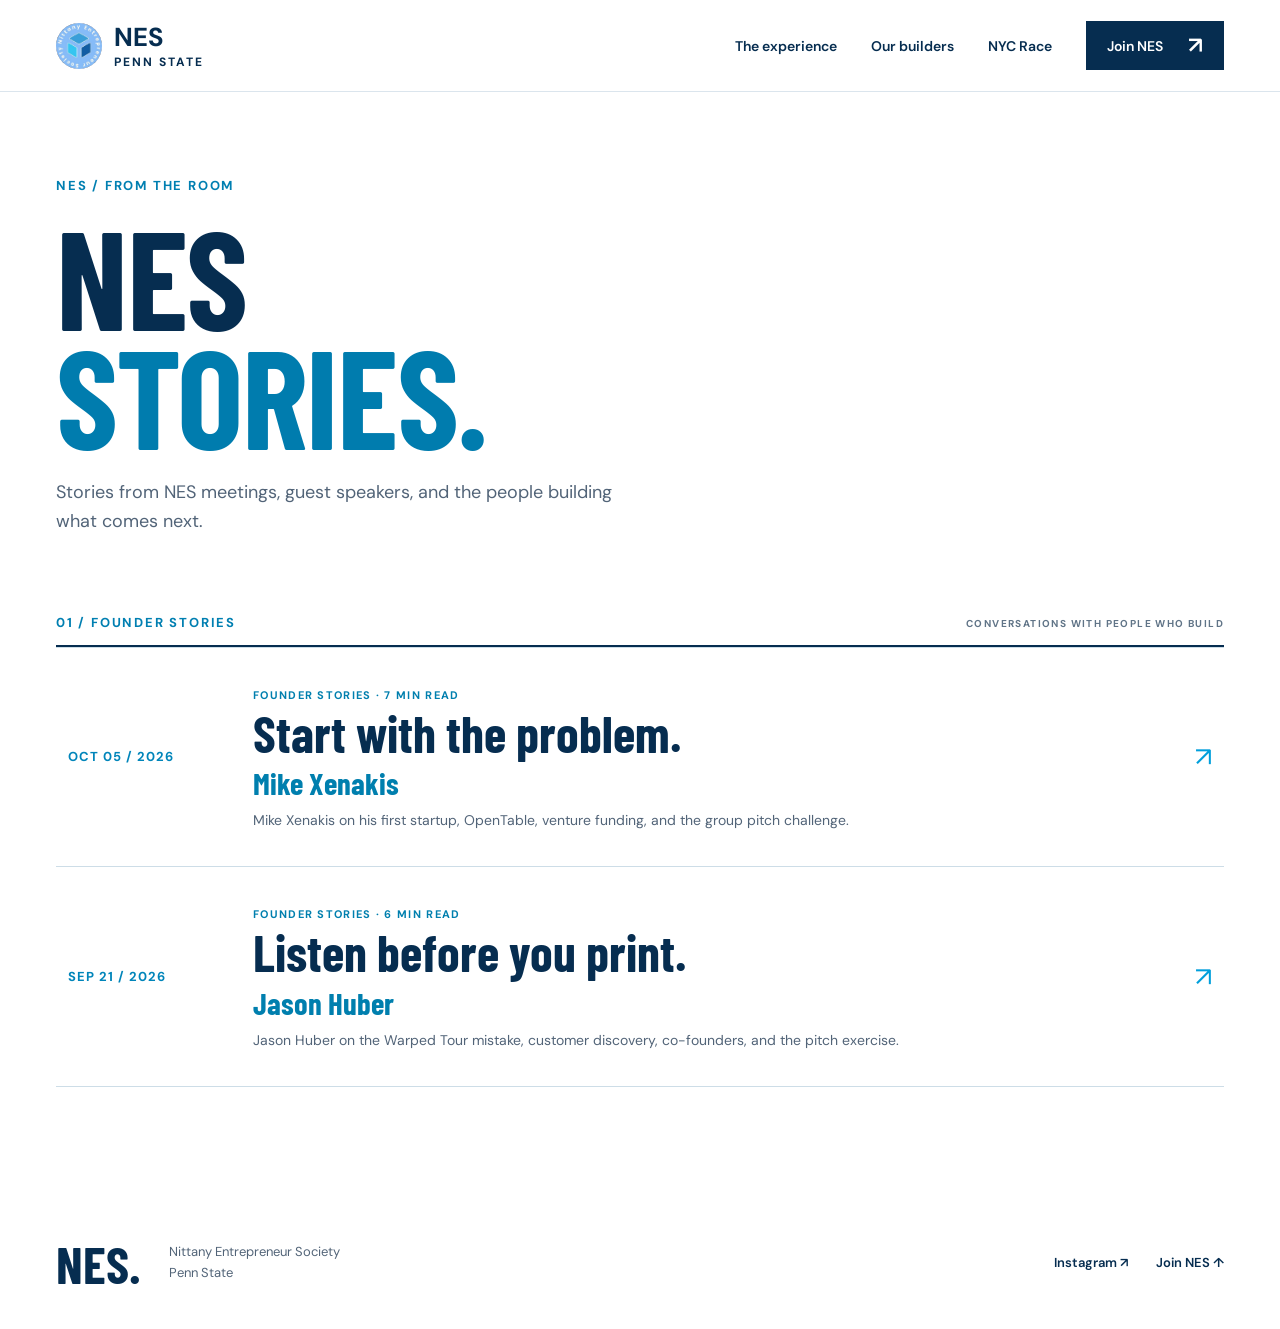
==== notes/index.html @ ced46a70 "Add NES landing site and Vercel routing" ====
<!doctype html>
<html lang="en"><head><meta charset="utf-8"><meta name="viewport" content="width=device-width,initial-scale=1"><meta name="theme-color" content="#062d50"><title>NES Stories — NES at Penn State</title><meta name="description" content="NES meeting recaps: guest-speaker stories, founder lessons, and ideas from the room."><link rel="icon" href="../assets/logo.png"><link rel="preconnect" href="https://fonts.googleapis.com"><link rel="preconnect" href="https://fonts.gstatic.com" crossorigin><link href="https://fonts.googleapis.com/css2?family=Barlow+Condensed:wght@600;700;800&family=DM+Sans:wght@400;500;600;700&display=swap" rel="stylesheet"><link rel="stylesheet" href="../style.css?v=8"><link rel="stylesheet" href="../notes.css?v=6"></head>
<body><a class="skip" href="#main">Skip to content</a><header class="nav"><a class="brand" href="../" aria-label="NES home"><img src="../assets/logo.png" alt="" width="447" height="447"><span>NES<span class="brand-sub">PENN STATE</span></span></a><nav aria-label="Main navigation"><a href="../#experience">The experience</a><a href="../#builders">Our builders</a><a href="../#nyc">NYC Race</a><a class="join small" href="https://groupme.com/join_group/85302502/joHVKt0b" target="_blank" rel="noopener noreferrer">Join NES <span aria-hidden="true">↗</span></a></nav></header>
<main id="main" class="notes-index wrap"><div class="notes-label">NES / FROM THE ROOM</div><h1>NES<br><span class="blue">STORIES.</span></h1><p>Stories from NES meetings, guest speakers, and the people building what comes next.</p><div class="notes-series"><span class="notes-label">01 / FOUNDER STORIES</span><span>CONVERSATIONS WITH PEOPLE WHO BUILD</span></div><a class="notes-card" href="mike-xenakis-2026-10-05/"><time datetime="2026-10-05">OCT 05 / 2026</time><div><span class="notes-card-kicker">FOUNDER STORIES · 7 MIN READ</span><h2>Start with the problem. <span class="story-speaker">Mike Xenakis</span></h2><p>Mike Xenakis on his first startup, OpenTable, venture funding, and the group pitch challenge.</p></div><span aria-hidden="true">↗</span></a><a class="notes-card" href="jason-huber-2026-09-21/"><time datetime="2026-09-21">SEP 21 / 2026</time><div><span class="notes-card-kicker">FOUNDER STORIES · 6 MIN READ</span><h2>Listen before you print. <span class="story-speaker">Jason Huber</span></h2><p>Jason Huber on the Warped Tour mistake, customer discovery, co-founders, and the pitch exercise.</p></div><span aria-hidden="true">↗</span></a></main>
<footer class="wrap"><a class="footer-brand" href="../">NES.</a><p>Nittany Entrepreneur Society<br>Penn State</p><a href="https://www.instagram.com/nes_pennstate/" target="_blank" rel="noopener noreferrer">Instagram ↗</a><a href="../#join">Join NES ↑</a></footer></body></html>
---- style.css ----
:root{--navy:#062d50;--blue:#00aeef;--ice:#eaf7ff;--muted:#526478;--line:#dbe5ed;font-family:'DM Sans',sans-serif;color:var(--navy);background:#fff;font-synthesis:none;scroll-behavior:smooth}
*{box-sizing:border-box}
body{margin:0}
a{color:inherit;text-decoration:none}
button{font:inherit}
img{display:block;max-width:100%;height:auto}
figure,p{margin:0}
button,a{-webkit-tap-highlight-color:transparent}
a:focus-visible,button:focus-visible{outline:3px solid #ff7a36;outline-offset:5px}
section{scroll-margin-top:100px}
.wrap{width:min(1320px,calc(100% - 112px));margin-inline:auto}
.nav{height:92px;display:flex;align-items:center;justify-content:space-between;padding:0 56px;border-bottom:1px solid var(--line);background:white;position:relative;z-index:5}
.brand{display:flex;align-items:center;gap:12px;font-size:26px;font-weight:700;line-height:1}
.brand img{border-radius:50%;width:46px;height:46px;object-fit:cover}
.brand-sub{display:block;font-size:10px;letter-spacing:2px;margin-top:6px}
.nav nav{display:flex;align-items:center;gap:34px;font-size:14px;font-weight:600}
.mobile-menu{display:none}
.join{display:inline-flex;align-items:center;justify-content:space-between;gap:25px;padding:20px 25px;min-height:52px;background:var(--navy);color:#fff;font-size:15px;font-weight:600;border:1px solid var(--navy);transition:background .2s,transform .2s}
.join span{font-size:23px;line-height:1;transition:transform .2s}
.join:hover{background:#0a477d;transform:translateY(-2px)}
.join:hover span{transform:translate(3px,-3px)}
.join.small{padding:12px 20px;min-height:44px;font-size:14px}
.hero{display:grid;grid-template-columns:1.07fr 1fr;align-items:center;gap:45px;padding-top:75px;padding-bottom:100px;min-height:720px}
.eyebrow{font-size:12px;font-weight:700;letter-spacing:1.8px;line-height:1.6;display:flex;align-items:center;gap:12px}
.line{width:25px;height:2px;background:var(--blue)}
h1,h2,h3{margin:0}
h1,h2,.footer-brand,.opportunities>p{font-family:'Barlow Condensed','Arial Narrow',Impact,sans-serif;font-weight:700}
h1{font-size:clamp(62px,6.5vw,100px);line-height:.92;letter-spacing:-1.4px;margin:26px 0 27px}
.start{color:var(--blue);position:relative;display:inline-block}
.start:after{content:'';position:absolute;left:0;bottom:-9px;width:100%;height:4px;background:var(--blue);transform:rotate(-3deg);transform-origin:left;animation:underline .65s .45s both}
.hero-intro{font-size:18px;line-height:1.6;color:#42576b}
.hero-actions{display:flex;flex-wrap:wrap;align-items:center;gap:20px;margin:25px 0 17px}
.text-link{font-size:13px;font-weight:600;border-bottom:1px solid #a7b8c7;padding:8px 0}
.micro{font-size:12px;color:var(--muted)}
.hero-visual{position:relative;padding:0 20px 66px 0;margin-top:15px}
.hero-photo{transform:rotate(3deg);background:var(--navy);box-shadow:0 20px 45px #082d5014}
.hero-photo>img{width:100%;height:410px;object-fit:cover;object-position:50% 50%}
.hero-photo figcaption{color:white;font-size:9px;letter-spacing:1px;padding:14px 13px;display:flex;justify-content:space-between;gap:12px}
.hero-inset{position:absolute;right:-8px;bottom:-12px;width:42%;background:white;padding:8px;transform:rotate(-7deg);box-shadow:0 10px 35px #062d5030}
.hero-inset img{width:100%;aspect-ratio:1.06;object-fit:cover;object-position:50% 58%}
.hero-inset figcaption{font-size:10px;letter-spacing:1px;font-weight:700;padding:10px 4px 3px}
.photo-note{font-size:17px;line-height:1.3;transform:rotate(-5deg);margin:24px 0 0 6px;width:53%}
.vertical-label{position:absolute;right:-31px;top:45px;writing-mode:vertical-rl;font-size:10px;letter-spacing:2px}
.hero-copy{animation:arrive .65s both}
.hero-visual{animation:arrive .8s .12s both}
.experience{padding-block:95px 75px}
.section-head{display:flex;align-items:flex-end;justify-content:space-between;gap:30px;margin-bottom:35px}
.section-head h2{font-size:clamp(45px,4.7vw,69px);line-height:.98;margin-top:17px}
.blue{color:#008ec5}
.section-head>p{font-size:16px;line-height:1.7;color:var(--muted);padding-bottom:4px}
.story-grid{display:grid;grid-template-columns:1fr 1fr;gap:24px}
.story{position:relative;overflow:hidden;background:var(--navy);min-width:0}
.story:after{content:'';position:absolute;inset:30% 0 0;background:linear-gradient(transparent,#031a30e8);pointer-events:none}
.story>img{width:100%;height:290px;object-fit:cover;transition:transform .65s}
.story.large>img{height:604px;object-position:50% 72%}
.story:hover>img{transform:scale(1.035)}
.story figcaption{position:absolute;bottom:26px;left:28px;right:20px;color:white;z-index:1}
.story figcaption>span{font-size:11px;letter-spacing:1.6px}
.story h3{font-size:28px;letter-spacing:-.8px;line-height:1.2;margin:9px 0}
.story figcaption p{font-size:13px;color:#dceafa}
.story-stack{display:grid;gap:24px}
.opportunities{display:grid;grid-template-columns:1fr 1fr 1fr 1.2fr;gap:25px;border-top:1px solid var(--line);margin-top:38px;padding-top:32px;align-items:start}
.opportunities>p{font-size:30px;line-height:1}
.opportunities strong{display:block;font-size:19px;margin-bottom:7px}
.opportunities span{font-size:13px;line-height:1.6;color:var(--muted);display:block;max-width:210px}
.nyc{background:var(--navy);color:#fff;padding-block:85px}
.nyc-grid{display:grid;grid-template-columns:1fr 1fr;gap:85px;align-items:start}
.nyc-copy>.eyebrow{color:#8bddff}
.nyc h2{font-size:clamp(65px,6.6vw,100px);line-height:.91;margin:22px 0 26px}
.nyc h2 span{color:#30c7ff}
.nyc-copy>p{font-size:16px;line-height:1.7;color:#c2d7e7}
.trip-photo{margin-top:30px;position:relative}
.trip-photo img{aspect-ratio:1.7;object-fit:cover;width:100%}
.trip-photo figcaption{position:absolute;bottom:0;left:0;background:var(--blue);color:var(--navy);padding:11px 14px;font-size:11px;letter-spacing:1px;font-weight:700}
.nyc-copy>.trip-note{margin-top:16px;font-size:13px;color:#9cbacf}
.race{background:#fff;color:var(--navy);padding:32px;border-top:5px solid var(--blue);margin-top:6px}
.race-top{display:flex;justify-content:space-between;gap:15px;align-items:center}
.race-top .eyebrow{font-size:10px;color:var(--muted);letter-spacing:1.5px}
.race h3{font-family:'Barlow Condensed',sans-serif;font-size:46px;line-height:1.1;margin:6px 0 0}
.race h3>span{color:#009bd6;margin-left:10px}
.season{border:1px solid var(--line);font-size:11px;padding:7px 9px;white-space:nowrap}
.race-rules{font-size:13px;line-height:1.8;color:var(--muted);margin:17px 0 25px}
.standings{list-style:none;padding:0;margin:0}
.standing{display:grid;grid-template-columns:36px 1fr auto;gap:12px;align-items:center;min-height:61px;border-bottom:1px solid var(--line);font-size:15px}
.standing-number{font-family:'Barlow Condensed',sans-serif;font-weight:600;font-size:23px;color:#6f8598}
.standing.is-top{background:#eff9ff;margin-inline:-10px;padding-inline:10px}
.standing.is-top .standing-number{color:#007eaf}
.standing-name{font-weight:600;overflow-wrap:anywhere}
.standing-points{font-size:13px;font-weight:500;white-space:nowrap}
.standing.is-top .standing-points{color:#007da9}
.race-status{font-size:13px;color:var(--muted);line-height:1.6}
.race-status:not(:empty){padding:15px 0}
.race-foot{margin-top:20px;border-top:1px solid var(--line);padding-top:17px;font-size:11px;line-height:1.7;color:var(--muted)}
.race-foot p{margin-top:7px}
.expand{border:0;border-bottom:1px solid var(--line);background:transparent;color:var(--navy);width:100%;display:flex;justify-content:space-between;align-items:center;padding:17px 0;font-size:13px;font-weight:700;cursor:pointer}
.expand:hover{color:#007ead}
.expand[hidden]{display:none}
.skeleton span{display:block;height:45px;background:linear-gradient(90deg,#eff4f7,#e2ecf2,#eff4f7);background-size:200% 100%;animation:shimmer 1.5s linear infinite;margin:9px 0}
.team{padding-block:90px}
.team-photo img{width:100%;height:auto}
.team-photo figcaption{font-size:11px;letter-spacing:1.8px;padding-top:14px;color:var(--muted)}
.closing{background:var(--ice);text-align:center;padding:70px 0 80px;position:relative;overflow:hidden}
.closing .eyebrow{justify-content:center}
.closing h2{font-size:clamp(75px,10vw,150px);line-height:.87;letter-spacing:-1px;margin:22px 0 33px}
.closing h2 span{color:#009fdc}
.closing .join{min-width:255px}
.closing-note{font-size:12px;margin-top:16px;color:var(--muted)}
footer{display:flex;align-items:center;gap:28px;padding-block:35px;font-size:13px}
footer p{line-height:1.6;color:var(--muted);margin-right:auto}
.footer-brand{font-size:52px}
footer>a:not(.footer-brand){font-weight:600}
.skip{position:absolute;top:-100px;left:15px;background:white;padding:15px;z-index:100}
.skip:focus{top:10px}
.reveal{opacity:1}
.motion-ready .reveal{opacity:0;transform:translateY(20px);transition:opacity .65s,transform .65s}
.motion-ready .reveal.visible{opacity:1;transform:none}
@keyframes arrive{from{opacity:0;transform:translateY(18px)}
to{opacity:1;transform:translateY(0)}
}
@keyframes underline{from{transform:rotate(-3deg) scaleX(0)}
to{transform:rotate(-3deg) scaleX(1)}
}
@keyframes shimmer{to{background-position:-200% 0}
}

@media(min-width:1500px){.hero{padding-block:90px 120px}
.hero-photo>img{height:470px}
}

@media(max-width:1000px){.wrap{width:calc(100% - 64px)}
.nav{padding-inline:32px}
.hero{gap:25px;min-height:650px;padding-block:55px 80px}
h1{font-size:clamp(57px,7vw,76px)}
.hero-photo>img{height:350px}
.hero-intro{font-size:16px}
.hero-actions{gap:12px}
.hero-visual{padding-right:10px}
.vertical-label{right:-18px}
.nyc-grid{gap:40px}
.race{padding:24px}
.section-head>p{font-size:14px}
.photo-note{font-size:15px}
}

@media(max-width:700px){.wrap{width:calc(100% - 40px)}
.nav{height:76px;padding-inline:20px}
.nav nav{gap:18px}
.nav nav>a:not(.join){display:none}
.mobile-menu{position:sticky;top:0;z-index:4;display:block;border-bottom:1px solid var(--line);background:#fff}
.mobile-menu>summary{display:flex;align-items:center;justify-content:space-between;padding:13px 20px;font-size:13px;font-weight:700;cursor:pointer;list-style:none}
.mobile-menu>summary::-webkit-details-marker{display:none}
.mobile-menu-icon{font-size:23px;line-height:1;color:#008ec5;transition:transform .2s}
.mobile-menu[open] .mobile-menu-icon{transform:rotate(45deg)}
.mobile-menu nav{display:grid;grid-template-columns:repeat(2,minmax(0,1fr));gap:0 22px;padding:0 20px 12px}
.mobile-menu nav a{padding:12px 0;border-top:1px solid var(--line);font-size:12px;font-weight:700}
.brand{font-size:23px}
.brand img{width:40px;height:40px}
.hero{grid-template-columns:1fr;padding-top:38px;padding-bottom:60px;gap:35px}
.hero .eyebrow{font-size:10px;letter-spacing:1.3px}
h1{font-size:clamp(60px,13.8vw,94px);line-height:.93;margin-block:20px 24px}
.hero-intro{font-size:16px}
.hero-actions{margin-top:22px;gap:17px}
.hero-actions .join{padding:16px 20px;font-size:14px}
.hero-actions .text-link{font-size:12px}
.hero-visual{width:calc(100% - 16px);margin:8px auto 5px;padding-bottom:50px}
.hero-photo>img{height:auto;aspect-ratio:1.23;object-fit:cover}
.hero-photo figcaption{font-size:8px;padding:12px 10px}
.hero-inset{width:40%;right:0;bottom:-5px}
.hero-inset figcaption{font-size:8px}
.photo-note{font-size:15px}
.vertical-label{font-size:8px;right:-13px}
.experience{padding-block:58px}
.section-head{display:block;margin-bottom:25px}
.section-head h2{font-size:49px}
.section-head>p{margin-top:18px;font-size:15px}
.eyebrow{font-size:11px}
.story-grid{gap:16px;grid-template-columns:1fr}
.story.large>img{height:410px;object-position:50% 73%}
.story-stack{grid-template-columns:1fr 1fr;gap:12px}
.story-stack .story>img{height:280px}
.story-stack .story figcaption{left:15px;bottom:18px;right:12px}
.story-stack .story h3{font-size:20px;letter-spacing:-.4px}
.story-stack .story figcaption>span{font-size:9px;letter-spacing:.8px}
.story-stack .story figcaption p{font-size:11px}
.opportunities{grid-template-columns:1fr 1fr;gap:25px;margin-top:28px;padding-top:28px}
.opportunities>p{font-size:29px}
.opportunities strong{font-size:18px}
.nyc{padding-block:55px}
.nyc-grid{grid-template-columns:1fr;gap:35px}
.nyc h2{font-size:76px}
.trip-photo img{aspect-ratio:1.6}
.race{padding:25px 22px}
.race h3{font-size:45px}
.race-rules{font-size:14px}
.standing{min-height:62px}
.standing-points{font-size:14px}
.race-foot{font-size:12px}
.team{padding-block:55px}
.closing{padding-block:55px}
.closing h2{font-size:83px}
.closing .join{font-size:13px;max-width:100%}
footer{flex-wrap:wrap;gap:18px;font-size:12px}
footer p{width:calc(100% - 90px);margin-right:0}
footer>a:not(.footer-brand){min-height:35px}
.micro{font-size:12px}
}

.events{padding-top:85px}
.event-list article{display:grid;grid-template-columns:60px 1fr auto;gap:25px;align-items:center;border-top:1px solid var(--line);padding:24px 0}
.event-list article:last-child{border-bottom:1px solid var(--line)}
.event-date{display:flex;flex-direction:column;text-align:center}
.event-date>span{font-size:12px;font-weight:600;letter-spacing:1px}
.event-date strong{font-family:'Barlow Condensed',sans-serif;font-size:40px;line-height:1.1;color:#008bbf}
.event-list h3{font-size:18px;line-height:1.4}
.event-list p{font-size:13px;line-height:1.6;color:var(--muted);margin-top:5px}
.event-type{font-size:11px;letter-spacing:1px;background:var(--ice);padding:9px 12px}
.brand-sub,.eyebrow,.hero-photo figcaption,.hero-inset figcaption,.vertical-label,.race-top .eyebrow,.season,.story figcaption>span,.trip-photo figcaption,.team-photo figcaption,.event-type{font-size:12px}
.hero-photo figcaption{letter-spacing:.5px;flex-wrap:wrap}
.hero-inset figcaption{letter-spacing:.2px}
.hero-inset{width:44%}
.race-foot{font-size:12px}
.story figcaption p{font-size:14px}
.race-rules,.expand{font-size:14px}
.text-link{font-size:14px}

@media(max-width:700px){.events{padding-top:55px}
.events .section-head>.text-link{display:inline-block;margin-top:15px}
.event-list article{grid-template-columns:45px 1fr;gap:18px;padding:22px 0}
.event-type{display:none}
.event-list h3{font-size:16px}
.event-list p{font-size:13px}
.story-stack{grid-template-columns:1fr}
.story-stack .story>img{height:300px}
.story-stack .story h3{font-size:27px}
.story-stack .story figcaption>span,.story-stack .story figcaption p{font-size:12px}
.hero-photo figcaption{font-size:10px}
.hero-inset figcaption{font-size:10px}
.hero .eyebrow{font-size:12px;letter-spacing:.6px}
.vertical-label{display:none}
.hero-inset{width:43%}
.nav .brand-sub{font-size:10px}
.hero-actions .text-link{font-size:14px}
.section-head h2{font-size:clamp(40px,10vw,55px)}
.closing h2{font-size:clamp(67px,17.5vw,110px)}
}

.builders{padding-bottom:85px}
.founder-pair{display:grid;grid-template-columns:1fr 1fr;gap:1px;background:var(--line);border:1px solid var(--line)}
.founder-feature{background:#f2faff;padding:34px;min-width:0}
.founder-feature:nth-child(2){background:#fff}
.result-label{color:#007eae;font-size:12px;letter-spacing:1px;font-weight:700}
.founder-feature h3{display:flex;align-items:center;justify-content:space-between;gap:10px;font-size:clamp(28px,3.2vw,43px);letter-spacing:-1.5px;margin-top:18px;line-height:1.15}
.founder-feature h3>span{font-size:30px;color:#008cc2}
.founder-byline{font-size:13px!important;line-height:1.6!important;color:var(--muted);margin:10px 0 18px!important}
.founder-feature>p:not(.founder-byline){font-size:16px;line-height:1.7;max-width:440px}
.founder-detail{margin-top:23px;border-top:1px solid #ccdeea}
.founder-detail summary{font-size:14px;font-weight:700;display:flex;justify-content:space-between;align-items:center;min-height:50px;cursor:pointer;list-style:none}
.founder-detail summary>span{font-size:23px;font-weight:400}
.founder-detail[open] summary>span{transform:rotate(45deg)}
.founder-detail>p{font-size:14px;line-height:1.8;color:var(--muted);margin-bottom:10px}
.founder-detail .text-link{display:inline-block;font-size:13px}
.disclosure{border-bottom:1px solid var(--line)}
.disclosure>summary{display:flex;gap:20px;align-items:center;justify-content:space-between;cursor:pointer;list-style:none;min-height:65px;font-size:15px;font-weight:600}
.disclosure summary::-webkit-details-marker,.founder-detail summary::-webkit-details-marker{display:none}
.disclosure summary:focus-visible,.founder-detail summary:focus-visible{outline:3px solid #ff7a36;outline-offset:4px}
.disclosure-aside{font-size:11px;font-weight:500;letter-spacing:.8px;color:var(--muted);margin-left:auto}
.plus{font-size:25px;font-weight:400;line-height:1;transition:transform .2s}
.disclosure[open]>summary>.plus{transform:rotate(45deg)}
.startup-trio{display:grid;grid-template-columns:repeat(3,1fr);gap:32px;padding-block:15px 20px}
.startup-trio h3{font-size:22px}
.startup-trio p:not(.founder-byline){font-size:14px;line-height:1.7;color:var(--muted)}
.startup-trio .founder-byline{margin-bottom:10px!important}
.source-link{display:inline-block;font-size:12px;text-decoration:underline;text-underline-offset:4px;margin:0 0 24px}
.pitch-feature{display:grid;grid-template-columns:1fr 1fr;gap:50px;margin-top:60px;align-items:start}
.pitch-feature>figure{position:relative}
.pitch-feature>figure img{width:100%;aspect-ratio:1;object-fit:cover;object-position:40% 52%}
.pitch-feature figcaption{font-size:12px;font-weight:600;letter-spacing:1px;padding-top:13px}
.pitch-copy>h3{font-family:'Barlow Condensed',sans-serif;font-size:48px;line-height:.99;margin:15px 0 17px}
.pitch-copy>p{font-size:15px;line-height:1.7;color:var(--muted)}
.pitch-winners{list-style:none;margin:20px 0 0;padding:0}
.pitch-winners li{display:grid;grid-template-columns:25px 1fr auto;gap:14px;border-top:1px solid var(--line);padding:16px 0;align-items:center}
.pitch-winners li>span{color:#008aba;font-size:19px;font-family:'Barlow Condensed',sans-serif}
.pitch-winners strong{font-size:15px}
.pitch-winners small{display:block;font-size:12px;color:var(--muted);margin-top:4px}
.pitch-winners b{font-size:17px;white-space:nowrap}
.pitch-gallery{border-top:1px solid var(--line)}
.pitch-gallery>summary{font-size:13px;min-height:55px}
.pitch-gallery>div{display:grid;grid-template-columns:1fr 1fr;gap:15px;padding-bottom:24px}
.pitch-gallery img{aspect-ratio:1;object-fit:cover}
.pitch-gallery figcaption{font-size:10px;line-height:1.5;letter-spacing:.4px}
.funding{margin-top:48px;background:var(--ice);border:0;padding:0 28px}
.funding>summary{padding-block:22px}
.funding>summary>span:first-child{font-family:'Barlow Condensed',sans-serif;font-size:33px;line-height:1.1}
.funding summary small{display:block;font-family:'DM Sans',sans-serif;font-size:11px;font-weight:700;letter-spacing:1px;margin-bottom:7px}
.funding-body{padding-bottom:22px}
.funding-body>p{font-size:14px;color:var(--muted);line-height:1.7}
.resource-list{margin-block:20px}
.resource-list>a{display:grid;grid-template-columns:80px 1fr 20px;gap:22px;align-items:start;border-top:1px solid #ccdeea;padding:20px 0}
.resource-list strong{font-size:17px}
.resource-list p{font-size:14px;line-height:1.65;color:var(--muted);margin-top:5px}
.resource-stage{font-size:11px;letter-spacing:.8px;font-weight:700;color:#007da9;padding-top:4px}
.resource-list>a>span:last-child{font-size:23px}
.resource-list a:hover strong{text-decoration:underline;text-underline-offset:3px}
.funding-body>.resource-note{font-size:12px}
.vayner-story{margin-top:24px;padding-top:23px;border-top:1px solid #ffffff33}
.vayner-story>.eyebrow{font-size:11px;color:#8bddff}
.vayner-story>h3{font-family:'Barlow Condensed',sans-serif;font-size:42px;line-height:1;margin:12px 0 15px}
.vayner-story>p{font-size:14px;line-height:1.75;color:#c2d7e7;max-width:450px}
.visit-details{border-color:#ffffff33;margin-top:8px}
.visit-details>summary{font-size:13px}
.visit-details>figure{margin-bottom:18px}
.visit-details img{width:100%;height:auto}
.visit-details figcaption{font-size:11px;color:#c2d7e7;padding-top:10px;letter-spacing:1px}
.visit-small{width:52%;margin-left:auto}
.funding[open] .funding-body,.disclosure[open]>.startup-trio,.founder-detail[open]>p{animation:arrive .25s ease both}

@media(max-width:1000px){.pitch-feature{gap:30px}
.founder-feature{padding:26px}
.nav nav{gap:23px}
.disclosure-aside{font-size:10px}
.pitch-copy>h3{font-size:43px}
}

@media(max-width:700px){.builders{padding-bottom:55px}
.founder-pair{grid-template-columns:1fr}
.founder-feature{padding:26px 23px}
.founder-feature h3{font-size:35px}
.founder-feature>p:not(.founder-byline){font-size:15px}
.disclosure>summary{font-size:14px;gap:15px}
.disclosure-aside{display:none}
.startup-trio{grid-template-columns:1fr;gap:25px}
.pitch-feature{grid-template-columns:1fr;gap:25px;margin-top:40px}
.pitch-feature>figure img{aspect-ratio:1.2}
.pitch-copy>h3{font-size:48px}
.pitch-winners strong{font-size:14px}
.pitch-winners li{gap:10px;grid-template-columns:23px 1fr auto}
.pitch-winners b{font-size:16px}
.pitch-gallery figcaption{font-size:11px}
.funding{margin-top:32px;padding-inline:20px}
.funding>summary>span:first-child{font-size:30px}
.resource-list>a{grid-template-columns:1fr 20px;gap:6px 15px}
.resource-stage{grid-column:1/-1}
.resource-list a>div{grid-column:1}
.vayner-story>h3{font-size:41px}
.visit-small{width:65%}
}

.semester>summary{font-size:14px}
.semester-note{font-size:12px;line-height:1.6;color:var(--muted);padding:20px 0}
.semester .event-list article{grid-template-columns:60px 1fr}
.semester .event-list h3{font-size:17px}
@media(max-width:700px){.semester .event-list article{grid-template-columns:45px 1fr}
.semester .event-list h3{font-size:16px}
}

/* Readability and responsive finishing pass. */
:root{--blue-text:#007cae}
.blue{color:var(--blue-text)}
.hero,.nyc-grid{grid-template-columns:minmax(0,1.07fr) minmax(0,1fr)}
.hero-copy,.hero-visual,.nyc-copy,.race{min-width:0}
.hero-photo>img{height:auto;aspect-ratio:4/3;object-position:center}
.hero-photo figcaption{font-size:12px;line-height:1.5;gap:5px 14px}
.hero-inset figcaption{font-size:11px;line-height:1.4}
.hero .micro,.closing-note{font-size:14px;line-height:1.6}
.text-link{min-height:44px;display:inline-flex;align-items:center;gap:6px}
.founder-feature h3{align-items:flex-start}
.founder-byline{font-size:14px!important}
.disclosure-aside,.funding summary small,.resource-stage{font-size:12px}
.pitch-feature>figure img{aspect-ratio:3/2;object-position:center}
.pitch-gallery img{aspect-ratio:3/2;object-position:center}
.pitch-gallery figcaption,.visit-details figcaption{font-size:12px;line-height:1.5}
.race{box-shadow:0 18px 60px #00162926}
.race-top{flex-wrap:wrap}
.race-rules{font-size:14px}
.race-status:not(:empty){border:1px solid var(--line);background:#f5faff;padding:22px;margin-top:18px}
#leaderboard:has(.standings:empty){display:none}
.event-list p,.semester-note{font-size:14px}
.nav nav>a:not(.join){position:relative;padding-block:12px}
.nav nav>a:not(.join):after{content:'';position:absolute;left:0;right:0;bottom:5px;height:2px;background:var(--blue);transform:scaleX(0);transform-origin:left;transition:transform .2s}
.nav nav>a:not(.join):hover:after,.nav nav>a:not(.join):focus-visible:after{transform:scaleX(1)}
@media(min-width:701px) and (max-width:960px){
.hero{grid-template-columns:1fr;padding-top:55px;gap:40px}
.hero-copy{max-width:650px}
h1{font-size:clamp(72px,10vw,94px)}
.hero-visual{width:80%;max-width:600px;justify-self:center}
.hero-photo>img{height:auto}
.nyc-grid{gap:28px}
.race{padding:24px 20px}
}
@media(max-width:700px){
.hero,.nyc-grid{grid-template-columns:minmax(0,1fr)}
h1{font-size:clamp(40px,13.2vw,90px);letter-spacing:-.8px}
.hero-photo>img{height:auto;aspect-ratio:4/3}
.hero-photo figcaption{font-size:11px;letter-spacing:.3px}
.hero-inset figcaption{font-size:11px}
.hero-visual{padding-bottom:65px}
.photo-note{font-size:14px;line-height:1.5;width:49%}
.hero .eyebrow{font-size:11px;letter-spacing:.3px}
.hero-actions{gap:8px 20px}
.story-stack .story figcaption>span{font-size:12px}
.story-stack .story figcaption p{font-size:14px}
.pitch-feature>figure img{aspect-ratio:3/2}
.nyc h2{font-size:clamp(58px,15vw,90px)}
.funding>summary>span:first-child{font-size:28px}
.closing h2{font-size:clamp(54px,16.3vw,110px)}
}
/* Prominent primary GroupMe calls to action. */
.hero-actions{flex-direction:column;align-items:flex-start;gap:12px;margin-top:30px}
.hero-actions .join,.closing .join{width:min(100%,440px);min-width:0;min-height:88px;padding:24px 30px;font-size:1.5rem;font-weight:700;line-height:1.25;gap:24px;box-shadow:0 8px 0 #00aeef}
.hero-actions .join span,.closing .join span{font-size:36px;flex-shrink:0}
.hero-actions .text-link{margin-top:8px}
.closing .join{width:min(100%,520px);min-height:100px;padding:28px 36px;font-size:1.75rem}
.closing-note{margin-top:26px}
@media(max-width:700px){
.hero-actions .join,.closing .join{width:100%;min-height:76px;padding:22px 18px;font-size:clamp(1.125rem,5vw,1.375rem);gap:14px;box-shadow:0 6px 0 #00aeef}
.hero-actions .join span,.closing .join span{font-size:30px}
.closing .join{max-width:440px;min-height:84px}
}
.groupme-context{max-width:420px;margin-top:10px;font-size:1rem;line-height:1.6;color:var(--muted);text-wrap:pretty}
.hero-actions .text-link{margin-top:0}
.groupme-intro{max-width:490px;margin:0 auto 28px;font-size:1.0625rem;line-height:1.65;color:#42576b;text-wrap:pretty}
.groupme-intro strong{display:block;font-size:1.25rem;line-height:1.4;font-weight:700;color:var(--navy);margin-bottom:8px}
@media(max-width:700px){.groupme-context{margin-top:8px}.groupme-intro{font-size:1rem;max-width:390px;margin-bottom:25px}.groupme-intro strong{font-size:1.125rem}}
/* Network exchange — original logos, editorial codes and continuous motion. */
.network-tape{position:relative;background:#041d34;color:#fff;padding-top:21px;border-top:3px solid #00aeef;border-bottom:1px solid #1c536f;overflow:hidden;box-shadow:inset 0 1px 16px #00aeef17}
.network-tape-head{display:flex;justify-content:space-between;align-items:center;gap:22px;padding-bottom:18px}
.network-tape-head>div{display:flex;align-items:center;gap:24px}
.network-tape h2{font-family:'DM Sans',sans-serif;font-size:12px;letter-spacing:1.8px;display:flex;align-items:center;gap:10px;line-height:1.5}
.network-dot{width:6px;height:6px;flex:none;border-radius:50%;background:#39caff;box-shadow:0 0 12px #39caff99}
.network-tape-head p{font-size:14px;color:#a9c3d6}
.network-index{font:10px/1.5 ui-monospace,SFMono-Regular,Consolas,monospace;letter-spacing:.8px;color:#86b0ca}
.network-pause{font:12px 'DM Sans',sans-serif;min-height:44px;border:1px solid #365a71;border-radius:3px;padding:8px 14px;color:#d5ecf9;background:#08273e;cursor:pointer;white-space:nowrap;transition:background .2s,border-color .2s}
.network-pause[hidden]{display:none}
.network-pause:hover{border-color:#38c7ff;background:#10364e}
.network-window{position:relative;overflow:hidden;border-top:1px solid #ffffff1a;background-image:radial-gradient(#75cafa15 .7px,transparent .7px);background-size:4px 4px;box-shadow:inset 0 5px 14px #001426}
.network-track{width:100%}
.network-group{list-style:none;margin:0;padding:0;display:grid;grid-template-columns:repeat(auto-fit,minmax(min(100%,340px),1fr));width:100%}
.network-quote{display:flex;align-items:center;gap:22px;padding:27px 30px;min-width:0;border-right:1px solid #ffffff1c;position:relative}
.network-quote:after{content:'';position:absolute;left:0;top:30%;height:40%;width:1px;background:#3bdbff33}
.ticker-logo{width:106px;height:68px;flex:none;padding:9px;background:#fff;border-radius:3px;display:flex;align-items:center;justify-content:center;box-shadow:0 0 22px #3cbef00a}
.ticker-logo img{display:block;max-width:100%;max-height:100%;width:auto;height:auto;object-fit:contain}
.ticker-logo.dark{background:#08283f;box-shadow:none}
.ticker-logo.clear{background:transparent;box-shadow:none}
.ticker-logo svg{display:block;max-width:100%;max-height:100%;width:auto;height:auto;overflow:hidden}
.quote-data{min-width:0}
.quote-symbol{font:600 29px/1 ui-monospace,SFMono-Regular,Consolas,monospace;letter-spacing:1.8px;color:#e5f7ff;text-shadow:0 0 14px #67d6ff40;display:flex;align-items:center;gap:14px}
.quote-symbol>span{font-size:20px;color:#38caff;opacity:.9}
.network-quote strong{display:block;font-size:13px;font-weight:500;color:#b7cee0;margin-top:7px;line-height:1.4}
.quote-type{display:block;font:10px/1.5 ui-monospace,SFMono-Regular,Consolas,monospace;letter-spacing:.6px;color:#55d2ff;margin-top:9px;white-space:nowrap}
.quote-type>span{font-size:9px;margin-right:3px}
.network-copy{display:none}
.network-tape.is-animated .network-track{display:flex;width:max-content;animation:network-scroll 72s linear infinite;will-change:transform}
.network-tape.is-animated .network-group{display:flex;width:auto;flex-shrink:0}
.network-tape.is-animated .network-quote{flex:0 0 385px;width:385px}
.network-tape.is-animated .network-copy{display:flex}
.network-tape.is-animated .network-window{mask-image:linear-gradient(to right,transparent,#000 24px,#000 calc(100% - 24px),transparent)}
.network-tape.is-paused .network-track{animation-play-state:paused}
@media(hover:hover){.network-window:hover .network-track{animation-play-state:paused}}
@keyframes network-scroll{from{transform:translateX(0)}to{transform:translateX(-50%)}}
@media(max-width:1000px){.network-index{display:none}}
@media(max-width:700px){
.network-tape{padding-top:16px}
.network-tape-head{gap:15px;padding-bottom:14px}
.network-tape-head>div:first-child{display:block}
.network-tape h2{font-size:11px;letter-spacing:1px}
.network-tape-head p{margin-top:5px;font-size:12px}
.network-tape-head>div.network-controls{gap:0}
.network-pause{font-size:12px;padding-inline:11px}
.network-quote{gap:16px;padding:25px 23px}
.network-tape.is-animated .network-quote{flex-basis:335px;width:335px}
.ticker-logo{width:85px;height:61px;padding:7px}
.quote-symbol{font-size:27px}
.network-quote strong{font-size:13px}
.quote-type{font-size:10px;letter-spacing:.2px}
}
@media(prefers-reduced-motion:reduce){
:root{scroll-behavior:auto}
*,*:before,*:after{animation:none!important;transition:none!important}
.motion-ready .reveal{opacity:1;transform:none}
.network-tape.is-animated .network-track{display:block;width:100%;transform:none;will-change:auto}
.network-tape.is-animated .network-group{display:grid;width:100%}
.network-tape.is-animated .network-quote{width:auto;white-space:normal}
.network-tape.is-animated .network-copy,.network-pause{display:none}
.network-tape.is-animated .network-window{mask-image:none}
}

/* One editorial doorway into the NES meeting recaps. */
.field-note{display:grid;grid-template-columns:1.15fr 1fr;gap:40px;align-items:end;background:#eaf7ff;border-top:4px solid #00aeef;padding:40px 48px 44px;margin-bottom:90px;position:relative;overflow:hidden}
.field-note:after{content:"05";position:absolute;right:-18px;top:-92px;font:800 300px/.9 'Barlow Condensed',Impact,sans-serif;color:#c7eaf9;pointer-events:none}
.field-note>*{position:relative;z-index:1}
.field-note .eyebrow{color:#0087ba}
.field-note h2{font-size:clamp(43px,5vw,72px);line-height:.9;margin:18px 0 15px}
.field-note p{font-size:15px;line-height:1.65;color:#3c5669;max-width:420px}
.field-note-right{display:flex;flex-direction:column;align-items:flex-start;gap:19px}
.field-note-right>span{font-size:11px;font-weight:700;letter-spacing:1.4px;color:#007fb0;text-transform:uppercase}
.field-note-right strong{font-size:21px;line-height:1.35;max-width:440px}
.field-note-link{display:inline-flex;align-items:center;gap:34px;padding:13px 0;border-bottom:2px solid #008fc7;font-size:14px;font-weight:700}
.field-note-link span{font-size:22px;transition:transform .2s}
.field-note-link:hover span{transform:translate(4px,-4px)}
@media(max-width:700px){.field-note{grid-template-columns:1fr;gap:25px;padding:29px 25px 34px;margin-bottom:55px}.field-note:after{font-size:210px;top:-50px;right:-10px}.field-note h2{font-size:clamp(48px,14vw,70px)}.field-note-right strong{font-size:18px}}

.field-note h2 .story-speaker{display:block;font-size:.48em;line-height:1.05;letter-spacing:.02em;margin-top:.35em;color:inherit}
---- notes.css ----
.notes-hero{padding:84px 0 76px;background:#062d50;color:#fff;overflow:hidden;position:relative}
.notes-hero:before{content:"";position:absolute;width:420px;height:420px;border:1px solid #70d9ff40;border-radius:50%;right:-90px;top:-155px;box-shadow:0 0 0 80px #70d9ff0b,0 0 0 160px #70d9ff08}
.notes-hero .wrap{position:relative;z-index:1}
.notes-kicker{font-size:12px;letter-spacing:2px;font-weight:700;color:#64d5ff;text-transform:uppercase}
.notes-hero h1{font-size:clamp(68px,9vw,138px);line-height:.86;max-width:1050px;margin:22px 0 27px;letter-spacing:-2px}
.notes-hero h1 span{color:#29c2f5}
.notes-deck{font-size:clamp(18px,2.2vw,25px);line-height:1.5;max-width:760px;color:#d5e9f5}
.notes-meta{display:flex;align-items:center;gap:14px;flex-wrap:wrap;margin-top:38px;color:#b9d1e2;font-size:12px;letter-spacing:1px;text-transform:uppercase;font-weight:700}
.notes-meta span+span:before{content:"/";color:#48caff;margin-right:14px}
.notes-back{display:inline-flex;align-items:center;gap:10px;margin-bottom:48px;border-bottom:1px solid #65cfff;padding-bottom:8px;font-size:13px;font-weight:700;color:#e1f6ff}
.notes-main{padding:70px 0 100px}
.notes-intro{display:grid;grid-template-columns:1fr 1.5fr;gap:60px;padding-bottom:68px;border-bottom:1px solid #dbe5ed}
.notes-label{font:700 13px 'DM Sans',sans-serif;letter-spacing:1.8px;text-transform:uppercase;color:#007fb1}
.notes-intro h2,.notes-section h2,.notes-activity h2{font-size:clamp(42px,5vw,70px);line-height:.95;margin:16px 0 0}
.notes-intro p{font-size:clamp(18px,2vw,24px);line-height:1.6;color:#2d4861;max-width:690px}
.notes-section{padding:70px 0}
.notes-section-head{display:flex;align-items:end;justify-content:space-between;gap:28px;margin-bottom:32px}
.notes-section-head p{max-width:280px;color:#526478;font-size:13px;line-height:1.6}
.lesson-grid{display:grid;grid-template-columns:repeat(3,1fr);gap:18px}
.lesson{border-top:4px solid #00aeef;background:#f1f8fc;padding:27px 28px 32px;min-height:270px}
.lesson-num{font:700 14px 'DM Sans',sans-serif;color:#0088bd;letter-spacing:1px}
.lesson h3{font:700 clamp(29px,2.5vw,38px)/.95 'Barlow Condensed',Impact,sans-serif;margin:26px 0 15px;text-transform:uppercase}
.lesson p{font-size:14px;line-height:1.7;color:#3f5669}
.notes-activity{display:grid;grid-template-columns:1fr 1.25fr;gap:50px;background:#eaf7ff;padding:48px 54px;align-items:start}
.notes-activity p{font-size:16px;line-height:1.7;color:#365269}
.activity-list{list-style:none;margin:26px 0 0;padding:0;border-top:1px solid #b5d8e8}
.activity-list li{display:flex;gap:18px;padding:15px 0;border-bottom:1px solid #b5d8e8;font-size:14px;line-height:1.5}
.activity-list b{color:#008dc4;font-size:12px;min-width:25px}
.notes-end{display:flex;align-items:center;justify-content:space-between;gap:25px;padding-top:56px}
.notes-end p{font-size:13px;line-height:1.6;color:#607487;max-width:400px}
.notes-index{padding:85px 0 110px}
.notes-index h1{font-size:clamp(74px,11vw,140px);line-height:.85;margin:22px 0 24px}
.notes-index>p{max-width:600px;font-size:18px;line-height:1.6;color:#526478}
.notes-series{display:flex;align-items:baseline;justify-content:space-between;gap:20px;border-bottom:2px solid #062d50;padding:35px 0 14px;margin-top:43px}.notes-series>span:last-child{font:700 10px "DM Sans",sans-serif;letter-spacing:1.4px;color:#607487}.notes-card{display:grid;grid-template-columns:160px 1fr auto;gap:25px;align-items:center;border-top:1px solid #cddde7;border-bottom:1px solid #cddde7;padding:35px 12px;margin-top:0;transition:background .2s,padding .2s}
.notes-card:hover{background:#eaf7ff;padding-inline:24px}
.notes-card time{font-size:13px;font-weight:700;letter-spacing:1px;color:#0085ba}
.notes-card h2{font-size:clamp(35px,4vw,58px);line-height:.95;margin:5px 0 10px}
.notes-card p{font-size:14px;color:#526478;line-height:1.5}
.notes-card>span{font-size:27px;color:#009fdc}
.notes-card+.notes-card{margin-top:0;border-top:0}
.notes-card-kicker{font:700 11px 'DM Sans',sans-serif;letter-spacing:1.3px;color:#007fae}
@media(max-width:800px){.notes-intro,.notes-activity{grid-template-columns:1fr;gap:27px}.lesson-grid{grid-template-columns:1fr}.lesson{min-height:0}.notes-section-head{display:block}.notes-section-head p{margin-top:16px}.notes-card{grid-template-columns:1fr auto}.notes-card time{grid-column:1/-1}.notes-main{padding-block:45px 70px}}
@media(max-width:700px){.notes-hero{padding:42px 0 55px}.notes-back{margin-bottom:38px}.notes-hero h1{font-size:clamp(62px,15vw,95px)}.notes-meta{gap:6px 10px}.notes-meta span+span:before{margin-right:10px}.notes-intro{padding-bottom:45px}.notes-section{padding:50px 0}.notes-activity{padding:32px 25px}.notes-end{display:block}.notes-end p{margin-bottom:20px}.notes-index{padding:60px 0 80px}.notes-series{display:block;margin-top:33px}.notes-series>span:last-child{display:block;margin-top:8px}.notes-card{margin-top:0}}

/* Reading-first layout for sendable meeting recaps. */
.article-shell{width:min(760px,calc(100% - 80px));margin:0 auto;padding:42px 0 105px}
.article-toolbar{display:flex;align-items:center;gap:20px;flex-wrap:wrap;border-bottom:1px solid #dbe5ed;padding-bottom:23px;margin-bottom:45px;font:700 11px 'DM Sans',sans-serif;letter-spacing:1.3px;color:#5c7184}
.article-toolbar>span:first-child{margin-right:auto}
.article-toolbar button{appearance:none;border:0;border-bottom:1px solid #008fc7;background:none;padding:7px 0;color:#006f9b;font:700 13px 'DM Sans',sans-serif;letter-spacing:0;cursor:pointer}
.article-toolbar button:hover{color:#062d50}
.share-status{font-size:12px;letter-spacing:0;color:#087c42}
.article-shell>p{font:400 19px/1.83 'Literata',Georgia,serif;color:#273b4d;margin:0 0 25px}
.article-shell>p.article-lead{font-size:23px;line-height:1.72;color:#062d50;margin-bottom:34px}
.article-shell>p.article-close{font-weight:600;color:#062d50;margin-top:33px}
.article-shell>h2{font:700 clamp(39px,4.7vw,58px)/1 'Barlow Condensed',Impact,sans-serif;letter-spacing:-.3px;text-transform:uppercase;margin:69px 0 25px;max-width:710px}
.article-pull{border-left:5px solid #00aeef;background:#eaf7ff;padding:28px 35px;margin:52px 0 56px}
.article-pull span{font:700 11px 'DM Sans',sans-serif;letter-spacing:1.7px;color:#007dae}
.article-pull p{font:600 clamp(23px,2.7vw,34px)/1.28 'Literata',Georgia,serif;color:#062d50;margin:13px 0 0}
.article-divider{display:flex;align-items:center;gap:25px;color:#00aeef;font-size:27px;margin:65px 0 25px}
.article-divider:before,.article-divider:after{content:"";height:1px;background:#b7d8e8;flex:1}
.article-takeaway{background:#062d50;color:#fff;margin:66px 0 45px;padding:36px 42px 41px}
.article-takeaway .notes-label{color:#67d1fa}
.article-takeaway h2{font-size:clamp(38px,4vw,53px);line-height:.94;margin:15px 0 26px}
.article-takeaway ol{list-style:none;counter-reset:q;margin:0;padding:0;border-top:1px solid #ffffff36}
.article-takeaway li{counter-increment:q;display:flex;gap:19px;padding:14px 0;border-bottom:1px solid #ffffff36;font:400 17px/1.5 'DM Sans',sans-serif}
.article-takeaway li:before{content:"0" counter(q);font:700 12px 'DM Sans',sans-serif;color:#5bd2ff;padding-top:5px}
.article-end{border-top:1px solid #dbe5ed;padding-top:35px;display:flex;align-items:center;justify-content:space-between;gap:30px}
.article-end p{font:400 12px/1.6 'DM Sans',sans-serif;color:#647789;max-width:360px}
.article-end .join{white-space:nowrap}
@media(max-width:700px){.article-shell{width:calc(100% - 40px);padding:27px 0 75px}.article-toolbar{margin-bottom:32px}.article-shell>p{font-size:17px;line-height:1.8;margin-bottom:22px}.article-shell>p.article-lead{font-size:20px;line-height:1.65}.article-shell>h2{font-size:clamp(37px,10vw,51px);margin:52px 0 19px}.article-pull{padding:24px 25px;margin:42px 0}.article-takeaway{padding:29px 25px}.article-end{display:block}.article-end p{margin-bottom:24px}.article-end .join{white-space:normal;width:100%}}

/* Compact visual explanations and reader-controlled questions. */
.funding-map{margin:42px 0 47px;padding:30px 32px 34px;background:#f0f8fc;border:1px solid #cce6f3}
.funding-map-head h3{font:700 42px/.98 'Barlow Condensed',Impact,sans-serif;text-transform:uppercase;margin:10px 0 8px;color:#062d50}
.funding-map-head p{font:400 14px/1.55 'DM Sans',sans-serif;color:#526478;max-width:520px;margin:0 0 26px}
.funding-map ol{counter-reset:none;list-style:none;display:grid;grid-template-columns:repeat(4,1fr);gap:4px;margin:0;padding:0}
.funding-map li{background:#fff;border-top:4px solid #20b7e8;padding:17px 13px 16px;min-width:0;position:relative}
.funding-map li:not(:last-child):after{content:'›';position:absolute;right:-11px;top:40px;color:#007fae;font-size:27px;z-index:1}
.funding-map li>span{display:block;font:700 11px 'DM Sans',sans-serif;letter-spacing:1px;color:#007fae}
.funding-map li strong{display:block;font:700 25px/.95 'Barlow Condensed',Impact,sans-serif;text-transform:uppercase;color:#062d50;margin:11px 0 8px}
.funding-map li small{display:block;font:500 12px/1.35 'DM Sans',sans-serif;color:#547087;min-height:34px}
.funding-map li b{display:block;font:700 11px/1.35 'DM Sans',sans-serif;text-transform:uppercase;letter-spacing:.4px;color:#0083b4;margin-top:13px}
.article-qa{margin:64px 0 53px;border-top:3px solid #00aeef;padding-top:29px}
.article-qa h2{font:700 clamp(38px,4vw,54px)/.98 'Barlow Condensed',Impact,sans-serif;text-transform:uppercase;margin:10px 0 12px;color:#062d50}
.article-qa .qa-note{font:400 13px/1.6 'DM Sans',sans-serif;color:#607487;margin:0 0 23px}
.article-qa details{border-top:1px solid #cfdee8}
.article-qa details:last-child{border-bottom:1px solid #cfdee8}
.article-qa summary{list-style:none;display:flex;align-items:center;justify-content:space-between;gap:20px;padding:19px 2px;cursor:pointer;font:700 18px/1.4 'DM Sans',sans-serif;color:#062d50}
.article-qa summary::-webkit-details-marker{display:none}
.article-qa summary span{flex:none;color:#0098c9;font-size:27px;line-height:1;transition:transform .2s}
.article-qa details[open] summary span{transform:rotate(45deg)}
.article-qa details p{font:400 16px/1.75 'Literata',Georgia,serif;color:#354b5d;margin:0 0 23px;max-width:670px}
.article-next{display:block;border-top:1px solid #dbe5ed;border-bottom:1px solid #dbe5ed;padding:23px 0 26px;margin:55px 0 36px}
.article-next>span{display:block;font:700 11px 'DM Sans',sans-serif;letter-spacing:1.3px;color:#007fae;margin-bottom:7px}
.article-next strong{font:700 27px/1.1 'Barlow Condensed',Impact,sans-serif;text-transform:uppercase;color:#062d50}
.article-next:hover strong{color:#007fae}
.customer-signal{background:#f0f8fc;border-left:5px solid #00aeef;padding:27px 30px;margin:42px 0 50px}
.customer-signal h3{font:700 32px/1 'Barlow Condensed',Impact,sans-serif;text-transform:uppercase;margin:10px 0 20px;color:#062d50}
.customer-signal ol{display:grid;grid-template-columns:repeat(3,1fr);gap:8px;list-style:none;padding:0;margin:0}
.customer-signal li{background:#fff;padding:14px;font:700 13px/1.4 'DM Sans',sans-serif;color:#062d50}
.customer-signal li span{display:block;font-size:11px;color:#0084b5;margin-bottom:7px}
@media(max-width:700px){.funding-map{padding:24px 20px}.funding-map ol{grid-template-columns:repeat(2,1fr);gap:8px}.funding-map li:not(:last-child):after{display:none}.funding-map li small{min-height:0}.article-qa summary{font-size:16px}.customer-signal ol{grid-template-columns:1fr}.customer-signal{padding:23px 20px}.article-next strong{font-size:24px}}

.notes-hero h1 .story-speaker{display:block;font-size:.5em;line-height:1.05;letter-spacing:.02em;margin-top:.35em;color:inherit}

.notes-card h2 .story-speaker{display:block;font-size:.6em;line-height:1.1;margin-top:.3em;color:#007fae}
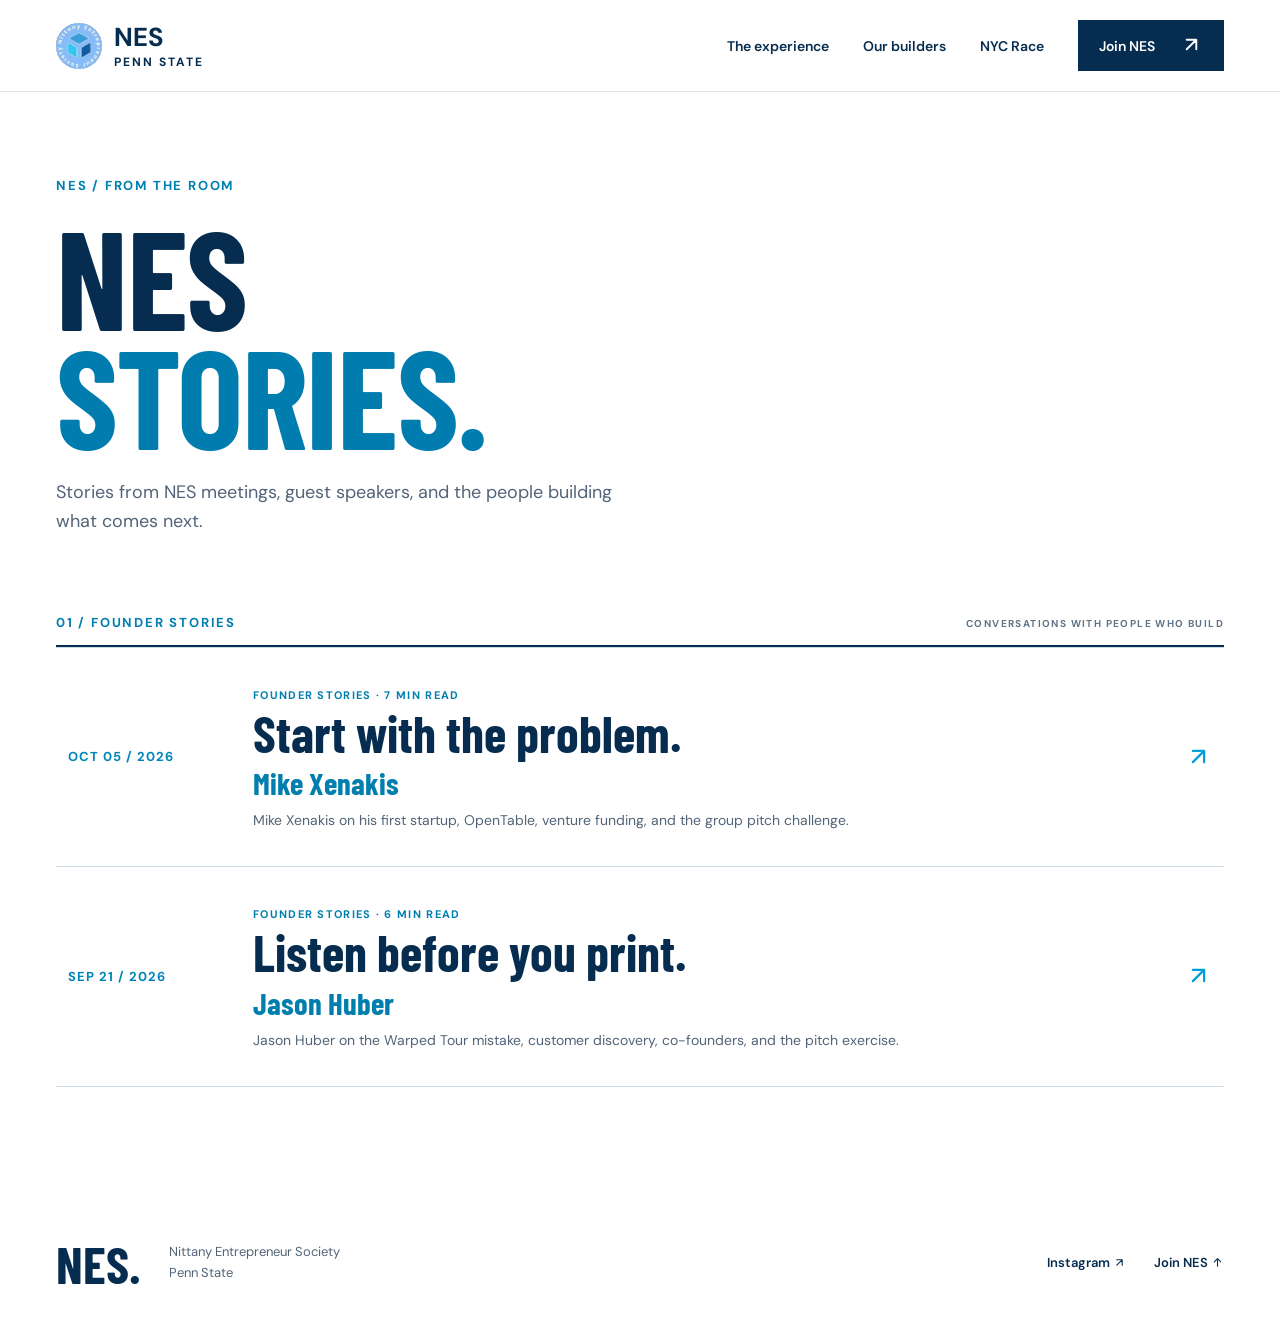
==== commit 7ea89293: "Fix mobile icons and navigation; prepare protected NES join form" ====
--- a/notes/index.html
+++ b/notes/index.html
@@ -1,5 +1,5 @@
 <!doctype html>
-<html lang="en"><head><meta charset="utf-8"><meta name="viewport" content="width=device-width,initial-scale=1"><meta name="theme-color" content="#062d50"><title>NES Stories — NES at Penn State</title><meta name="description" content="NES meeting recaps: guest-speaker stories, founder lessons, and ideas from the room."><link rel="icon" href="../assets/logo.png"><link rel="preconnect" href="https://fonts.googleapis.com"><link rel="preconnect" href="https://fonts.gstatic.com" crossorigin><link href="https://fonts.googleapis.com/css2?family=Barlow+Condensed:wght@600;700;800&family=DM+Sans:wght@400;500;600;700&display=swap" rel="stylesheet"><link rel="stylesheet" href="../style.css?v=8"><link rel="stylesheet" href="../notes.css?v=6"></head>
-<body><a class="skip" href="#main">Skip to content</a><header class="nav"><a class="brand" href="../" aria-label="NES home"><img src="../assets/logo.png" alt="" width="447" height="447"><span>NES<span class="brand-sub">PENN STATE</span></span></a><nav aria-label="Main navigation"><a href="../#experience">The experience</a><a href="../#builders">Our builders</a><a href="../#nyc">NYC Race</a><a class="join small" href="https://groupme.com/join_group/85302502/joHVKt0b" target="_blank" rel="noopener noreferrer">Join NES <span aria-hidden="true">↗</span></a></nav></header>
-<main id="main" class="notes-index wrap"><div class="notes-label">NES / FROM THE ROOM</div><h1>NES<br><span class="blue">STORIES.</span></h1><p>Stories from NES meetings, guest speakers, and the people building what comes next.</p><div class="notes-series"><span class="notes-label">01 / FOUNDER STORIES</span><span>CONVERSATIONS WITH PEOPLE WHO BUILD</span></div><a class="notes-card" href="mike-xenakis-2026-10-05/"><time datetime="2026-10-05">OCT 05 / 2026</time><div><span class="notes-card-kicker">FOUNDER STORIES · 7 MIN READ</span><h2>Start with the problem. <span class="story-speaker">Mike Xenakis</span></h2><p>Mike Xenakis on his first startup, OpenTable, venture funding, and the group pitch challenge.</p></div><span aria-hidden="true">↗</span></a><a class="notes-card" href="jason-huber-2026-09-21/"><time datetime="2026-09-21">SEP 21 / 2026</time><div><span class="notes-card-kicker">FOUNDER STORIES · 6 MIN READ</span><h2>Listen before you print. <span class="story-speaker">Jason Huber</span></h2><p>Jason Huber on the Warped Tour mistake, customer discovery, co-founders, and the pitch exercise.</p></div><span aria-hidden="true">↗</span></a></main>
-<footer class="wrap"><a class="footer-brand" href="../">NES.</a><p>Nittany Entrepreneur Society<br>Penn State</p><a href="https://www.instagram.com/nes_pennstate/" target="_blank" rel="noopener noreferrer">Instagram ↗</a><a href="../#join">Join NES ↑</a></footer></body></html>
+<html lang="en"><head><meta charset="utf-8"><meta name="viewport" content="width=device-width,initial-scale=1"><meta name="theme-color" content="#062d50"><title>NES Stories — NES at Penn State</title><meta name="description" content="NES meeting recaps: guest-speaker stories, founder lessons, and ideas from the room."><link rel="icon" href="../assets/logo.png"><link rel="preconnect" href="https://fonts.googleapis.com"><link rel="preconnect" href="https://fonts.gstatic.com" crossorigin><link href="https://fonts.googleapis.com/css2?family=Barlow+Condensed:wght@600;700;800&family=DM+Sans:wght@400;500;600;700&display=swap" rel="stylesheet"><link rel="stylesheet" href="../style.css?v=14"><link rel="stylesheet" href="../notes.css?v=6"></head>
+<body><a class="skip" href="#main">Skip to content</a><header class="nav"><a class="brand" href="../" aria-label="NES home"><img src="../assets/logo.png" alt="" width="447" height="447"><span>NES<span class="brand-sub">PENN STATE</span></span></a><nav aria-label="Main navigation"><a href="../#experience">The experience</a><a href="../#builders">Our builders</a><a href="../#nyc">NYC Race</a><a class="join small" href="https://groupme.com/join_group/85302502/joHVKt0b" target="_blank" rel="noopener noreferrer">Join NES <span aria-hidden="true"><svg class="ui-icon" viewBox="0 0 24 24" fill="none" stroke="currentColor" stroke-width="2" stroke-linecap="round" stroke-linejoin="round" aria-hidden="true" focusable="false"><path d="M7 17 17 7M7 7h10v10"/></svg></span></a></nav></header>
+<main id="main" class="notes-index wrap"><div class="notes-label">NES / FROM THE ROOM</div><h1>NES<br><span class="blue">STORIES.</span></h1><p>Stories from NES meetings, guest speakers, and the people building what comes next.</p><div class="notes-series"><span class="notes-label">01 / FOUNDER STORIES</span><span>CONVERSATIONS WITH PEOPLE WHO BUILD</span></div><a class="notes-card" href="mike-xenakis-2026-10-05/"><time datetime="2026-10-05">OCT 05 / 2026</time><div><span class="notes-card-kicker">FOUNDER STORIES · 7 MIN READ</span><h2>Start with the problem. <span class="story-speaker">Mike Xenakis</span></h2><p>Mike Xenakis on his first startup, OpenTable, venture funding, and the group pitch challenge.</p></div><span aria-hidden="true"><svg class="ui-icon" viewBox="0 0 24 24" fill="none" stroke="currentColor" stroke-width="2" stroke-linecap="round" stroke-linejoin="round" aria-hidden="true" focusable="false"><path d="M7 17 17 7M7 7h10v10"/></svg></span></a><a class="notes-card" href="jason-huber-2026-09-21/"><time datetime="2026-09-21">SEP 21 / 2026</time><div><span class="notes-card-kicker">FOUNDER STORIES · 6 MIN READ</span><h2>Listen before you print. <span class="story-speaker">Jason Huber</span></h2><p>Jason Huber on the Warped Tour mistake, customer discovery, co-founders, and the pitch exercise.</p></div><span aria-hidden="true"><svg class="ui-icon" viewBox="0 0 24 24" fill="none" stroke="currentColor" stroke-width="2" stroke-linecap="round" stroke-linejoin="round" aria-hidden="true" focusable="false"><path d="M7 17 17 7M7 7h10v10"/></svg></span></a></main>
+<footer class="wrap"><a class="footer-brand" href="../">NES.</a><p>Nittany Entrepreneur Society<br>Penn State</p><a href="https://www.instagram.com/nes_pennstate/" target="_blank" rel="noopener noreferrer">Instagram <svg class="ui-icon" viewBox="0 0 24 24" fill="none" stroke="currentColor" stroke-width="2" stroke-linecap="round" stroke-linejoin="round" aria-hidden="true" focusable="false"><path d="M7 17 17 7M7 7h10v10"/></svg></a><a href="../#join">Join NES <svg class="ui-icon" viewBox="0 0 24 24" fill="none" stroke="currentColor" stroke-width="2" stroke-linecap="round" stroke-linejoin="round" aria-hidden="true" focusable="false"><path d="M12 19V5m-6 6 6-6 6 6"/></svg></a></footer></body></html>
--- a/style.css
+++ b/style.css
@@ -500,3 +500,5 @@
 @media(max-width:700px){.field-note{grid-template-columns:1fr;gap:25px;padding:29px 25px 34px;margin-bottom:55px}.field-note:after{font-size:210px;top:-50px;right:-10px}.field-note h2{font-size:clamp(48px,14vw,70px)}.field-note-right strong{font-size:18px}}
 
 .field-note h2 .story-speaker{display:block;font-size:.48em;line-height:1.05;letter-spacing:.02em;margin-top:.35em;color:inherit}
+
+.ui-icon{display:inline-block;width:1em;height:1em;vertical-align:-.12em;flex-shrink:0;overflow:visible}
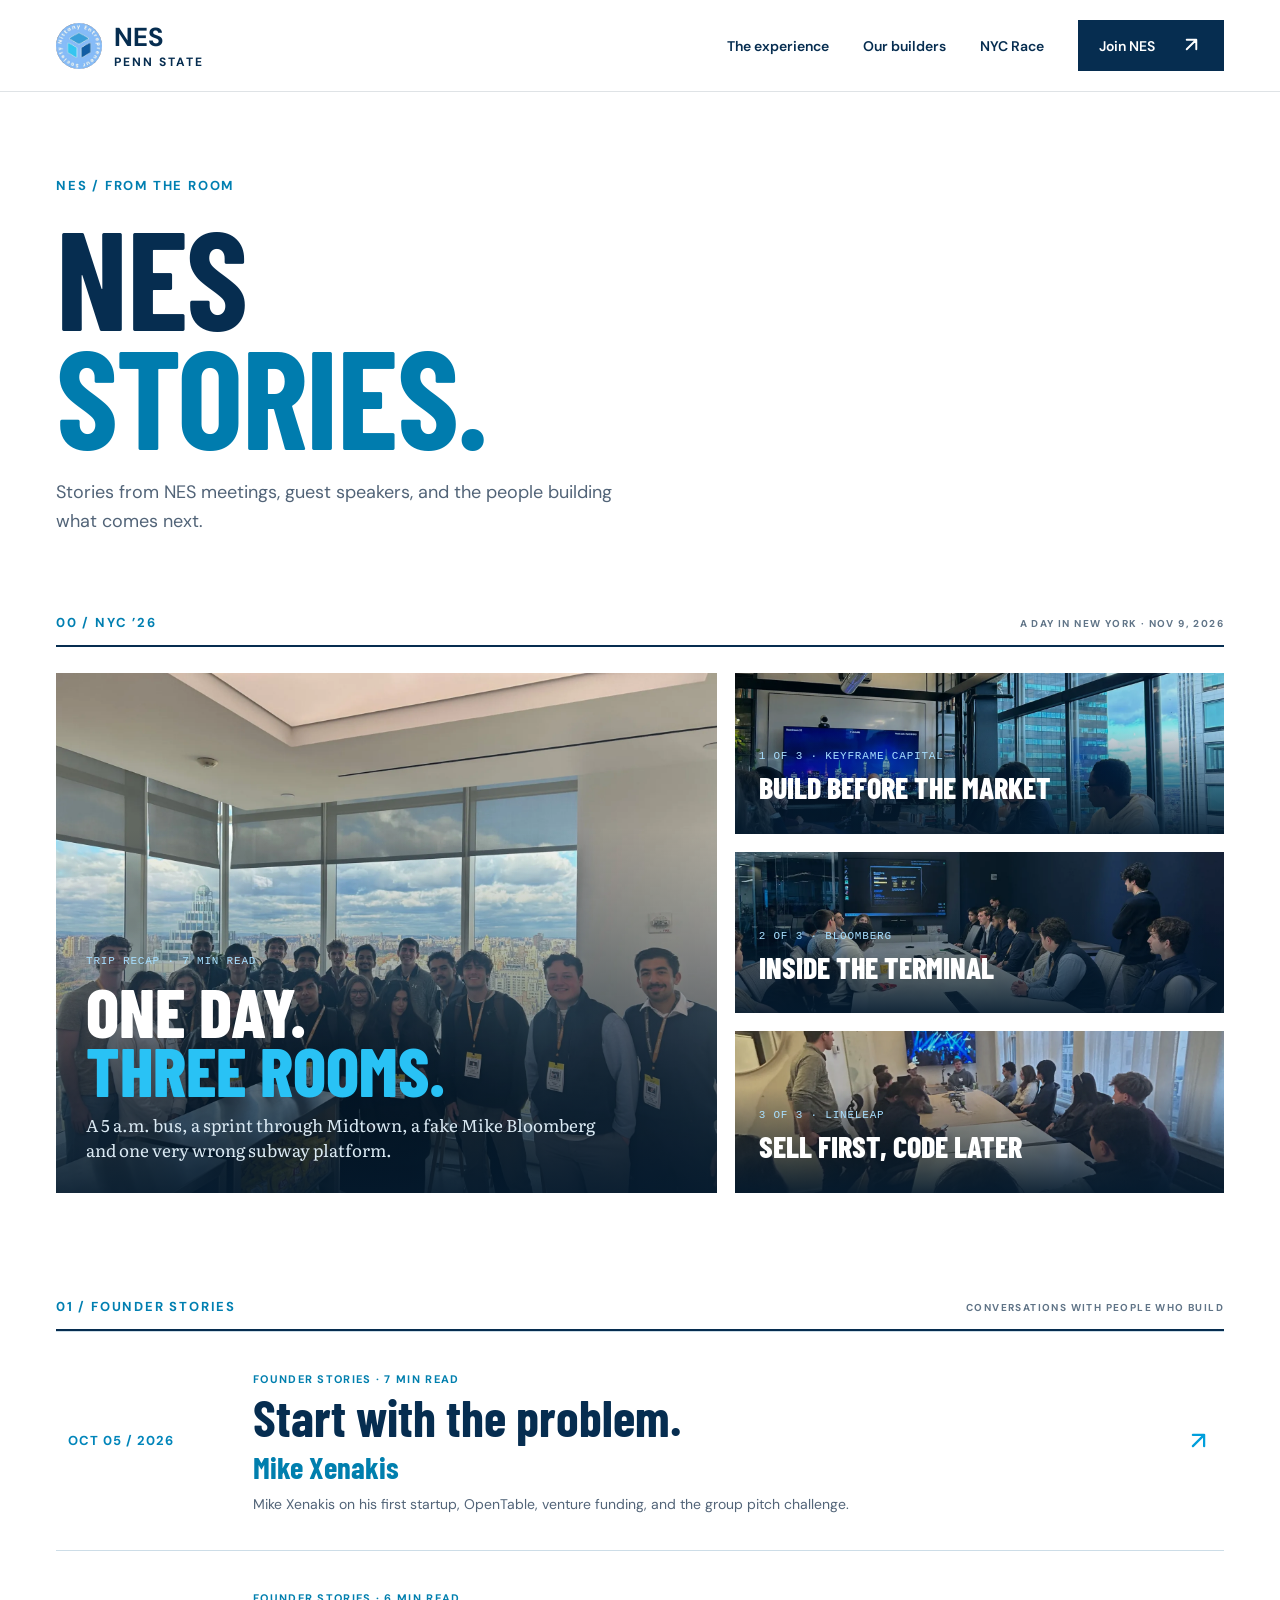
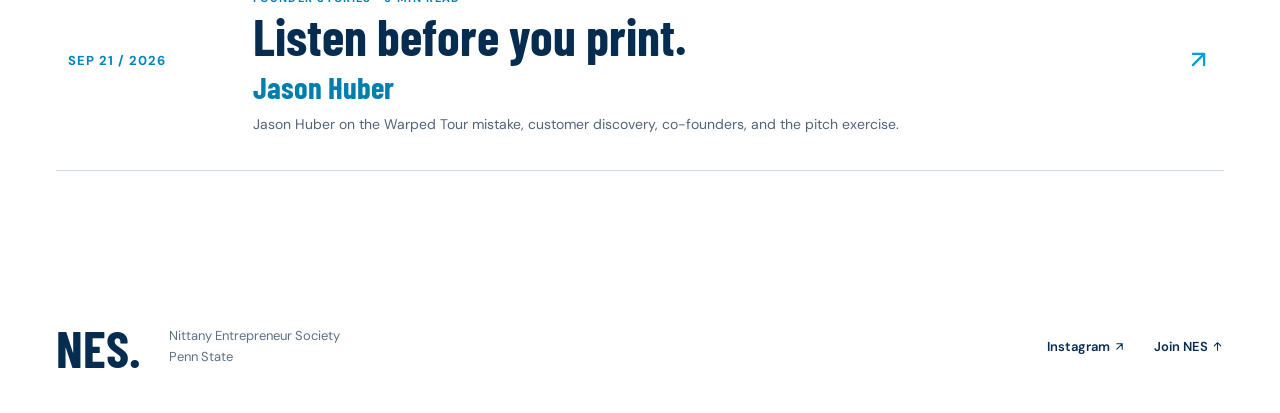
==== commit 012e5f76: "Add NYC '26 deep dives (Keyframe, Bloomberg, LineLeap) and series on Stories index - Three full stor" ====
--- a/notes/index.html
+++ b/notes/index.html
@@ -1,5 +1,5 @@
 <!doctype html>
-<html lang="en"><head><meta charset="utf-8"><meta name="viewport" content="width=device-width,initial-scale=1"><meta name="theme-color" content="#062d50"><title>NES Stories — NES at Penn State</title><meta name="description" content="NES meeting recaps: guest-speaker stories, founder lessons, and ideas from the room."><link rel="icon" href="../assets/logo.png"><link rel="preconnect" href="https://fonts.googleapis.com"><link rel="preconnect" href="https://fonts.gstatic.com" crossorigin><link href="https://fonts.googleapis.com/css2?family=Barlow+Condensed:wght@600;700;800&family=DM+Sans:wght@400;500;600;700&display=swap" rel="stylesheet"><link rel="stylesheet" href="../style.css?v=14"><link rel="stylesheet" href="../notes.css?v=6"></head>
+<html lang="en"><head><meta charset="utf-8"><meta name="viewport" content="width=device-width,initial-scale=1"><meta name="theme-color" content="#062d50"><title>NES Stories — NES at Penn State</title><meta name="description" content="NES meeting recaps: guest-speaker stories, founder lessons, and ideas from the room."><link rel="icon" href="../assets/logo.png"><link rel="preconnect" href="https://fonts.googleapis.com"><link rel="preconnect" href="https://fonts.gstatic.com" crossorigin><link href="https://fonts.googleapis.com/css2?family=Barlow+Condensed:wght@600;700;800&family=DM+Sans:wght@400;500;600;700&family=Literata:opsz,wght@7..72,400;7..72,500&display=swap" rel="stylesheet"><link rel="stylesheet" href="../style.css?v=14"><link rel="stylesheet" href="../notes.css?v=6"><link rel="stylesheet" href="../story.css?v=2"></head>
 <body><a class="skip" href="#main">Skip to content</a><header class="nav"><a class="brand" href="../" aria-label="NES home"><img src="../assets/logo.png" alt="" width="447" height="447"><span>NES<span class="brand-sub">PENN STATE</span></span></a><nav aria-label="Main navigation"><a href="../#experience">The experience</a><a href="../#builders">Our builders</a><a href="../#nyc">NYC Race</a><a class="join small" href="https://groupme.com/join_group/85302502/joHVKt0b" target="_blank" rel="noopener noreferrer">Join NES <span aria-hidden="true"><svg class="ui-icon" viewBox="0 0 24 24" fill="none" stroke="currentColor" stroke-width="2" stroke-linecap="round" stroke-linejoin="round" aria-hidden="true" focusable="false"><path d="M7 17 17 7M7 7h10v10"/></svg></span></a></nav></header>
-<main id="main" class="notes-index wrap"><div class="notes-label">NES / FROM THE ROOM</div><h1>NES<br><span class="blue">STORIES.</span></h1><p>Stories from NES meetings, guest speakers, and the people building what comes next.</p><div class="notes-series"><span class="notes-label">01 / FOUNDER STORIES</span><span>CONVERSATIONS WITH PEOPLE WHO BUILD</span></div><a class="notes-card" href="mike-xenakis-2026-10-05/"><time datetime="2026-10-05">OCT 05 / 2026</time><div><span class="notes-card-kicker">FOUNDER STORIES · 7 MIN READ</span><h2>Start with the problem. <span class="story-speaker">Mike Xenakis</span></h2><p>Mike Xenakis on his first startup, OpenTable, venture funding, and the group pitch challenge.</p></div><span aria-hidden="true"><svg class="ui-icon" viewBox="0 0 24 24" fill="none" stroke="currentColor" stroke-width="2" stroke-linecap="round" stroke-linejoin="round" aria-hidden="true" focusable="false"><path d="M7 17 17 7M7 7h10v10"/></svg></span></a><a class="notes-card" href="jason-huber-2026-09-21/"><time datetime="2026-09-21">SEP 21 / 2026</time><div><span class="notes-card-kicker">FOUNDER STORIES · 6 MIN READ</span><h2>Listen before you print. <span class="story-speaker">Jason Huber</span></h2><p>Jason Huber on the Warped Tour mistake, customer discovery, co-founders, and the pitch exercise.</p></div><span aria-hidden="true"><svg class="ui-icon" viewBox="0 0 24 24" fill="none" stroke="currentColor" stroke-width="2" stroke-linecap="round" stroke-linejoin="round" aria-hidden="true" focusable="false"><path d="M7 17 17 7M7 7h10v10"/></svg></span></a></main>
+<main id="main" class="notes-index wrap"><div class="notes-label">NES / FROM THE ROOM</div><h1>NES<br><span class="blue">STORIES.</span></h1><p>Stories from NES meetings, guest speakers, and the people building what comes next.</p><div class="notes-series"><span class="notes-label">00 / NYC ’26</span><span>A DAY IN NEW YORK · NOV 9, 2026</span></div><div class="index-feature"><a class="index-lead" href="nyc-trip-2026-11-09/"><img src="../assets/nyc26/bloomberg-central-park.webp" alt="NES members overlooking Central Park from Bloomberg's headquarters"><div><small>Trip recap · 7 min read</small><h2>One day.<br><em>Three rooms.</em></h2><p>A 5 a.m. bus, a sprint through Midtown, a fake Mike Bloomberg and one very wrong subway platform.</p></div></a><div class="index-side"><a class="series-card" href="ben-birnbaum-2026-11-09/"><img src="../assets/nyc26/keyframe-talk.webp" alt=""><div><small>1 of 3 · Keyframe Capital</small><h3>Build before the market</h3></div></a><a class="series-card" href="bloomberg-2026-11-09/"><img src="../assets/nyc26/bloomberg-terminal.webp" alt=""><div><small>2 of 3 · Bloomberg</small><h3>Inside the Terminal</h3></div></a><a class="series-card" href="lineleap-2026-11-09/"><img src="../assets/nyc26/lineleap-room.webp" alt=""><div><small>3 of 3 · LineLeap</small><h3>Sell first, code later</h3></div></a></div></div><div class="notes-series"><span class="notes-label">01 / FOUNDER STORIES</span><span>CONVERSATIONS WITH PEOPLE WHO BUILD</span></div><a class="notes-card" href="mike-xenakis-2026-10-05/"><time datetime="2026-10-05">OCT 05 / 2026</time><div><span class="notes-card-kicker">FOUNDER STORIES · 7 MIN READ</span><h2>Start with the problem. <span class="story-speaker">Mike Xenakis</span></h2><p>Mike Xenakis on his first startup, OpenTable, venture funding, and the group pitch challenge.</p></div><span aria-hidden="true"><svg class="ui-icon" viewBox="0 0 24 24" fill="none" stroke="currentColor" stroke-width="2" stroke-linecap="round" stroke-linejoin="round" aria-hidden="true" focusable="false"><path d="M7 17 17 7M7 7h10v10"/></svg></span></a><a class="notes-card" href="jason-huber-2026-09-21/"><time datetime="2026-09-21">SEP 21 / 2026</time><div><span class="notes-card-kicker">FOUNDER STORIES · 6 MIN READ</span><h2>Listen before you print. <span class="story-speaker">Jason Huber</span></h2><p>Jason Huber on the Warped Tour mistake, customer discovery, co-founders, and the pitch exercise.</p></div><span aria-hidden="true"><svg class="ui-icon" viewBox="0 0 24 24" fill="none" stroke="currentColor" stroke-width="2" stroke-linecap="round" stroke-linejoin="round" aria-hidden="true" focusable="false"><path d="M7 17 17 7M7 7h10v10"/></svg></span></a></main>
 <footer class="wrap"><a class="footer-brand" href="../">NES.</a><p>Nittany Entrepreneur Society<br>Penn State</p><a href="https://www.instagram.com/nes_pennstate/" target="_blank" rel="noopener noreferrer">Instagram <svg class="ui-icon" viewBox="0 0 24 24" fill="none" stroke="currentColor" stroke-width="2" stroke-linecap="round" stroke-linejoin="round" aria-hidden="true" focusable="false"><path d="M7 17 17 7M7 7h10v10"/></svg></a><a href="../#join">Join NES <svg class="ui-icon" viewBox="0 0 24 24" fill="none" stroke="currentColor" stroke-width="2" stroke-linecap="round" stroke-linejoin="round" aria-hidden="true" focusable="false"><path d="M12 19V5m-6 6 6-6 6 6"/></svg></a></footer></body></html>
--- a/style.css
+++ b/style.css
@@ -502,3 +502,5 @@
 .field-note h2 .story-speaker{display:block;font-size:.48em;line-height:1.05;letter-spacing:.02em;margin-top:.35em;color:inherit}
 
 .ui-icon{display:inline-block;width:1em;height:1em;vertical-align:-.12em;flex-shrink:0;overflow:visible}
+
+.nyc-survey-link{margin-top:20px;border-top:1px solid #b9d5e5;padding-top:20px}.nyc-survey-link strong{display:block;font-size:18px;color:#073b68}.nyc-survey-link p{font-size:14px;line-height:1.6;margin:8px 0 14px}.nyc-survey-link a{display:inline-flex;align-items:center;gap:12px;min-height:44px;padding:10px 16px;background:#073b68;color:white;text-decoration:none;font-weight:700}.nyc-survey-link a:focus-visible{outline:3px solid #00b5ee;outline-offset:4px}
--- a/story.css
+++ b/story.css
@@ -0,0 +1,190 @@
+/* NES Stories: editorial layer (photo-led stories). Loaded after style.css + notes.css */
+:root{--ink:#062d50;--ink-2:#2b4359;--muted:#5d7083;--blue:#00a3e0;--sky:#29c2f5;--paper:#f6f4ef;--line:#dfe3e6;--serif:'Literata',Georgia,serif;--mono:ui-monospace,SFMono-Regular,Menlo,Consolas,monospace}
+.story-page{background:#fff;color:var(--ink)}
+.story-progress{position:fixed;top:0;left:0;height:3px;width:0;background:var(--sky);z-index:60;transition:width .1s linear}
+
+/* Cover */
+.cover{position:relative;min-height:min(92vh,880px);display:flex;align-items:flex-end;color:#fff;overflow:hidden;background:var(--ink)}
+.cover img{position:absolute;inset:0;width:100%;height:100%;object-fit:cover;object-position:center 40%}
+.cover:after{content:"";position:absolute;inset:0;background:linear-gradient(180deg,rgba(4,26,46,.15) 0%,rgba(4,26,46,.1) 35%,rgba(4,26,46,.82) 78%,rgba(4,26,46,.95) 100%)}
+.cover>.wrap{position:relative;z-index:1;padding-bottom:64px}
+.cover-top{position:absolute;top:0;left:0;right:0;z-index:1;padding-top:34px}
+.cover-top .notes-back{margin-bottom:0}
+.cover-kicker{display:flex;gap:12px;align-items:center;font:700 12px/1 'DM Sans',sans-serif;letter-spacing:2.4px;text-transform:uppercase;color:#bfe9ff}
+.cover-kicker b{background:var(--sky);color:var(--ink);padding:6px 9px;letter-spacing:1.6px}
+.cover h1{font-family:'Barlow Condensed','Arial Narrow',Impact,sans-serif;font-weight:800;font-size:clamp(64px,10.5vw,168px);line-height:.84;letter-spacing:-1.5px;text-transform:uppercase;margin:22px 0 22px;max-width:1100px}
+.cover h1 em{font-style:normal;color:var(--sky)}
+.cover-deck{font-family:var(--serif);font-size:clamp(19px,2.1vw,25px);line-height:1.45;max-width:700px;color:#e4f2fa;margin:0}
+.cover-meta{display:flex;flex-wrap:wrap;gap:8px 22px;margin-top:30px;font:500 12px/1.4 var(--mono);letter-spacing:.6px;text-transform:uppercase;color:#a9c9dc}
+.cover-meta span:before{content:"";display:inline-block;width:6px;height:6px;background:var(--sky);border-radius:50%;margin-right:9px;vertical-align:1px}
+.cover-credit{position:absolute;right:24px;bottom:18px;z-index:1;font:500 10px var(--mono);letter-spacing:1px;color:#ffffff99;text-transform:uppercase}
+
+/* Article column */
+.col{max-width:700px;margin:0 auto;padding:0 24px}
+.story-body{padding:72px 0 40px}
+.story-body p{font-family:var(--serif);font-size:19px;line-height:1.75;color:var(--ink-2);margin:0 0 1.15em}
+.story-body .lede{font-size:clamp(21px,2.3vw,25px);line-height:1.6;color:var(--ink)}
+.story-body .lede:first-letter{float:left;font-family:'Barlow Condensed',Impact,sans-serif;font-weight:800;font-size:5.4em;line-height:.78;margin:.06em .1em 0 -.03em;color:var(--ink)}
+.story-body h2{font-family:var(--serif);font-weight:600;font-size:clamp(30px,3.6vw,42px);line-height:1.12;letter-spacing:-.6px;text-transform:none;color:var(--ink);margin:1.9em 0 .6em}
+.chapter-tag{display:flex;align-items:center;gap:12px;margin:84px 0 0;font:700 12px/1 'DM Sans',sans-serif;letter-spacing:2px;text-transform:uppercase;color:var(--blue)}
+.chapter-tag:after{content:"";flex:1;height:1px;background:var(--line)}
+.chapter-tag time{font:500 12px var(--mono);color:var(--muted);letter-spacing:.5px}
+.chapter-tag+h2{margin-top:.45em}
+.host{font:500 13px/1.5 'DM Sans',sans-serif!important;color:var(--muted)!important;margin:-6px 0 22px!important}
+.host b{color:var(--ink);font-weight:700}
+
+/* Pull quote */
+.pull{margin:56px -60px;padding:0;border:0;position:relative}
+.pull p{font-family:var(--serif)!important;font-style:italic;font-weight:500;font-size:clamp(27px,3.2vw,38px)!important;line-height:1.28!important;color:var(--ink)!important;letter-spacing:-.4px;margin:0!important;padding-left:34px;border-left:3px solid var(--sky)}
+.pull cite{display:block;margin:16px 0 0 37px;font:700 11px 'DM Sans',sans-serif;font-style:normal;letter-spacing:1.8px;text-transform:uppercase;color:var(--muted)}
+
+/* Timeline */
+.day{background:var(--paper);padding:64px 0 70px;margin:20px 0 0}
+.day-head{display:flex;justify-content:space-between;align-items:end;gap:20px;margin-bottom:34px}
+.day-head h2{font:800 clamp(40px,5vw,64px)/.9 'Barlow Condensed',Impact,sans-serif;text-transform:uppercase;margin:12px 0 0;color:var(--ink)}
+.day-head p{max-width:300px;font-size:14px;line-height:1.6;color:var(--muted);margin:0}
+.eyebrow-s{font:700 12px 'DM Sans',sans-serif;letter-spacing:2px;text-transform:uppercase;color:var(--blue)}
+.stops{display:grid;grid-template-columns:repeat(3,1fr);gap:18px;list-style:none;margin:0;padding:0;counter-reset:s}
+.stop{background:#fff;display:flex;flex-direction:column;border:1px solid #e7e3da;transition:transform .25s ease,box-shadow .25s ease}
+.stop:hover{transform:translateY(-3px);box-shadow:0 18px 40px -24px rgba(6,45,80,.35)}
+.stop-img{aspect-ratio:4/3;overflow:hidden;background:#dde}
+.stop-img img{width:100%;height:100%;object-fit:cover;transition:transform .6s ease}
+.stop:hover .stop-img img{transform:scale(1.04)}
+.stop-body{padding:22px 22px 24px;display:flex;flex-direction:column;flex:1}
+.stop time{font:500 12px var(--mono);color:var(--blue);letter-spacing:.5px}
+.stop h3{font:800 34px/.95 'Barlow Condensed',Impact,sans-serif;text-transform:uppercase;margin:10px 0 4px;color:var(--ink)}
+.stop .who{font-size:13px;color:var(--muted);margin:0 0 14px}
+.stop-line{font-family:var(--serif);font-size:16px;line-height:1.5;color:var(--ink-2);margin:0 0 20px;flex:1}
+.stop .go{font:700 12px 'DM Sans',sans-serif;letter-spacing:1.4px;text-transform:uppercase;color:var(--ink);display:flex;justify-content:space-between;border-top:1px solid var(--line);padding-top:14px}
+.stop .go span{color:var(--muted);font-weight:600;letter-spacing:1px}
+.stop a.cover-link{position:absolute;inset:0}
+
+/* Figures */
+.fig{margin:48px 0}
+.fig img{width:100%;height:auto;display:block}
+.fig.wide img{aspect-ratio:16/10;object-fit:cover;object-position:center 60%}
+.fig figcaption,.duo figcaption,.bleed figcaption{font:500 11.5px/1.5 var(--mono);letter-spacing:.4px;color:var(--muted);margin-top:12px;text-transform:uppercase}
+.fig figcaption b,.bleed figcaption b{color:var(--ink);font-weight:600}
+.fig.wide{margin-left:-110px;margin-right:-110px}
+.duo{display:grid;grid-template-columns:1.15fr .85fr;gap:14px;margin:48px -110px;align-items:end}
+.duo figure{margin:0}
+.duo img{width:100%;display:block;object-fit:cover}
+.duo .tall img{aspect-ratio:3/4}
+.duo .short img{aspect-ratio:4/5}
+.bleed{margin:70px 0;position:relative}
+.bleed img{width:100%;height:min(78vh,760px);object-fit:cover;object-position:center 55%;display:block}
+.bleed figcaption{max-width:1180px;margin:12px auto 0;padding:0 24px}
+
+/* Numbers */
+.numbers{display:grid;grid-template-columns:repeat(4,1fr);border-top:2px solid var(--ink);border-bottom:1px solid var(--line);margin:64px -110px}
+.numbers div{padding:26px 22px 24px;border-right:1px solid var(--line)}
+.numbers div:last-child{border-right:0}
+.numbers strong{display:block;font:800 clamp(44px,5vw,64px)/.9 'Barlow Condensed',Impact,sans-serif;color:var(--ink)}
+.numbers span{display:block;margin-top:10px;font-size:13px;line-height:1.45;color:var(--muted)}
+.numbers em{font-style:normal;font:500 10.5px var(--mono);color:var(--blue);letter-spacing:.6px;text-transform:uppercase;display:block;margin-top:10px}
+
+/* Steal this */
+.steal{background:var(--ink);color:#fff;padding:70px 0 78px}
+.steal h2{font:800 clamp(44px,5.5vw,72px)/.9 'Barlow Condensed',Impact,sans-serif;text-transform:uppercase;margin:12px 0 38px}
+.steal h2 em{font-style:normal;color:var(--sky)}
+.steal .eyebrow-s{color:#7fd8ff}
+.steal ol{list-style:none;margin:0;padding:0;display:grid;grid-template-columns:repeat(3,1fr);gap:0;border-top:1px solid #ffffff26}
+.steal li{padding:28px 28px 8px 0;margin-right:28px;border-right:1px solid #ffffff1f}
+.steal li:last-child{border-right:0}
+.steal li small{font:500 12px var(--mono);color:#7fd8ff;letter-spacing:.5px;text-transform:uppercase}
+.steal li h3{font-family:var(--serif);font-weight:600;font-size:23px;line-height:1.25;margin:12px 0 10px}
+.steal li p{font-size:15px;line-height:1.6;color:#c4d7e6;margin:0}
+
+/* Series strip */
+.series{padding:70px 0 30px}
+.series-grid{display:grid;grid-template-columns:repeat(3,1fr);gap:18px;margin-top:26px}
+.series-card{position:relative;aspect-ratio:4/5;overflow:hidden;color:#fff;display:flex;align-items:flex-end;background:var(--ink)}
+.series-card img{position:absolute;inset:0;width:100%;height:100%;object-fit:cover;opacity:.85;transition:transform .6s ease,opacity .3s}
+.series-card:hover img{transform:scale(1.04);opacity:.7}
+.series-card:after{content:"";position:absolute;inset:0;background:linear-gradient(180deg,transparent 35%,rgba(4,26,46,.92))}
+.series-card div{position:relative;z-index:1;padding:24px}
+.series-card small{font:500 11px var(--mono);letter-spacing:.8px;text-transform:uppercase;color:#a8dfff}
+.series-card h3{font:800 38px/.92 'Barlow Condensed',Impact,sans-serif;text-transform:uppercase;margin:10px 0 8px}
+.series-card p{font-family:var(--serif);font-size:15px;line-height:1.45;color:#dbeaf4;margin:0 0 14px}
+.series-card .soon{display:inline-block;font:700 11px 'DM Sans',sans-serif;letter-spacing:1.4px;text-transform:uppercase;border:1px solid #ffffff55;padding:7px 10px}
+
+/* Gallery */
+.gallery{display:grid;grid-template-columns:repeat(4,1fr);grid-auto-rows:220px;gap:10px;margin:28px 0 0}
+.gallery figure{margin:0;overflow:hidden;background:#e9eef2}
+.gallery img{width:100%;height:100%;object-fit:cover;transition:transform .5s ease}
+.gallery figure:hover img{transform:scale(1.05)}
+.gallery .g-tall{grid-row:span 2}
+.gallery .g-wide{grid-column:span 2}
+
+.story-end{border-top:1px solid var(--line);margin-top:70px;padding:34px 0 90px;display:flex;justify-content:space-between;gap:30px;align-items:center}
+.story-end p{font-size:13px;line-height:1.6;color:var(--muted);max-width:460px;margin:0}
+
+@media (max-width:1000px){.fig.wide,.duo,.numbers{margin-left:0;margin-right:0}.pull{margin:44px 0}}
+@media (max-width:820px){
+  .stops,.series-grid,.steal ol{grid-template-columns:1fr}
+  .steal li{border-right:0;border-bottom:1px solid #ffffff1f;margin-right:0;padding:24px 0}
+  .numbers{grid-template-columns:1fr 1fr}.numbers div:nth-child(2){border-right:0}.numbers div:nth-child(-n+2){border-bottom:1px solid var(--line)}
+  .day-head{flex-direction:column;align-items:start}
+  .gallery{grid-template-columns:1fr 1fr;grid-auto-rows:170px}
+  .series-card{aspect-ratio:16/11}
+}
+@media (max-width:560px){
+  .cover h1{font-size:clamp(64px,19vw,96px)}
+  .cover{min-height:86vh}.cover .wrap{padding-bottom:44px}
+  .story-body p{font-size:18px}
+  .duo{grid-template-columns:1fr}
+  .pull p{padding-left:22px}.pull cite{margin-left:25px}
+  .bleed img{height:62vh}
+  .story-end{flex-direction:column;align-items:start}
+}
+@media (prefers-reduced-motion:reduce){.stop,.stop-img img,.series-card img,.gallery img{transition:none}}
+
+/* Playbook (numbered steps on paper) */
+.playbook{background:var(--paper);margin:56px -60px;padding:36px 40px 30px;border-top:3px solid var(--ink)}
+.playbook>small{font:700 11px 'DM Sans',sans-serif;letter-spacing:2px;text-transform:uppercase;color:var(--blue)}
+.playbook h3{font:800 clamp(34px,4vw,46px)/.92 'Barlow Condensed',Impact,sans-serif;text-transform:uppercase;margin:10px 0 6px;color:var(--ink)}
+.playbook>p{font:400 14px/1.6 'DM Sans',sans-serif!important;color:var(--muted)!important;margin:0 0 18px!important}
+.playbook ol{list-style:none;margin:0;padding:0;counter-reset:pb}
+.playbook li{counter-increment:pb;display:grid;grid-template-columns:44px 1fr;gap:4px 14px;padding:16px 0;border-top:1px solid #e2ddd2}
+.playbook li:before{content:counter(pb,decimal-leading-zero);font:800 26px/1 'Barlow Condensed',Impact,sans-serif;color:var(--sky);grid-row:span 2}
+.playbook li b{font:700 16px/1.35 'DM Sans',sans-serif;color:var(--ink)}
+.playbook li span{font-family:var(--serif);font-size:16px;line-height:1.55;color:var(--ink-2)}
+/* Q&A */
+.qa{margin:70px 0 0;border-top:2px solid var(--ink);padding-top:22px}
+.qa>small{font:700 11px 'DM Sans',sans-serif;letter-spacing:2px;text-transform:uppercase;color:var(--blue)}
+.qa h2{margin-top:.25em!important}
+.qa>p{font:400 13px/1.6 'DM Sans',sans-serif!important;color:var(--muted)!important}
+.qa details{border-top:1px solid var(--line)}
+.qa details:last-of-type{border-bottom:1px solid var(--line)}
+.qa summary{list-style:none;cursor:pointer;display:flex;justify-content:space-between;gap:20px;padding:20px 0;font:600 18px/1.35 'DM Sans',sans-serif;color:var(--ink)}
+.qa summary::-webkit-details-marker{display:none}
+.qa summary:after{content:"+";font:400 26px/1 'DM Sans',sans-serif;color:var(--blue);transition:transform .2s}
+.qa details[open] summary:after{transform:rotate(45deg)}
+.qa details p{font-size:17px!important;margin:0 0 20px!important;max-width:620px}
+/* Reflection */
+.reflect{margin:64px 0 0;padding:34px 0 0;border-top:1px solid var(--line)}
+.reflect h2{font:800 clamp(40px,5vw,58px)/.9 'Barlow Condensed',Impact,sans-serif!important;text-transform:uppercase!important;letter-spacing:0!important;margin:10px 0 22px!important}
+.reflect ol{margin:0;padding-left:0;list-style:none;counter-reset:r}
+.reflect li{counter-increment:r;font-family:var(--serif);font-size:20px;line-height:1.5;color:var(--ink);padding:14px 0 14px 46px;position:relative;border-top:1px solid var(--line)}
+.reflect li:before{content:counter(r);position:absolute;left:0;top:12px;font:800 28px/1 'Barlow Condensed',Impact,sans-serif;color:var(--sky)}
+.series-card.current{outline:3px solid var(--sky);outline-offset:-3px}
+a.series-card{text-decoration:none}
+@media (max-width:1000px){.playbook{margin-left:0;margin-right:0}}
+@media (max-width:560px){.playbook{padding:28px 22px 22px}}
+
+/* Stories index: featured series */
+.index-feature{display:grid;grid-template-columns:1.35fr 1fr;gap:18px;margin:26px 0 70px}
+.index-lead{position:relative;min-height:520px;display:flex;align-items:flex-end;color:#fff;overflow:hidden;background:var(--ink)}
+.index-lead img{position:absolute;inset:0;width:100%;height:100%;object-fit:cover;transition:transform .6s ease}
+.index-lead:hover img{transform:scale(1.03)}
+.index-lead:after{content:"";position:absolute;inset:0;background:linear-gradient(180deg,transparent 30%,rgba(4,26,46,.92))}
+.index-lead div{position:relative;z-index:1;padding:30px}
+.index-lead small{font:500 11px var(--mono);letter-spacing:.8px;text-transform:uppercase;color:#a8dfff}
+.index-lead h2{font:800 clamp(48px,5.4vw,78px)/.86 'Barlow Condensed',Impact,sans-serif;text-transform:uppercase;margin:12px 0 12px;color:#fff}
+.index-lead h2 em{font-style:normal;color:var(--sky)}
+.index-lead p{font-family:var(--serif);font-size:17px;line-height:1.5;color:#dbeaf4;max-width:520px;margin:0}
+.index-side{display:grid;grid-template-rows:repeat(3,1fr);gap:18px}
+.index-side .series-card{aspect-ratio:auto;min-height:160px}
+.index-side .series-card h3{font-size:30px}
+.index-side .series-card p{display:none}
+@media (max-width:820px){.index-feature{grid-template-columns:1fr}.index-lead{min-height:420px}}
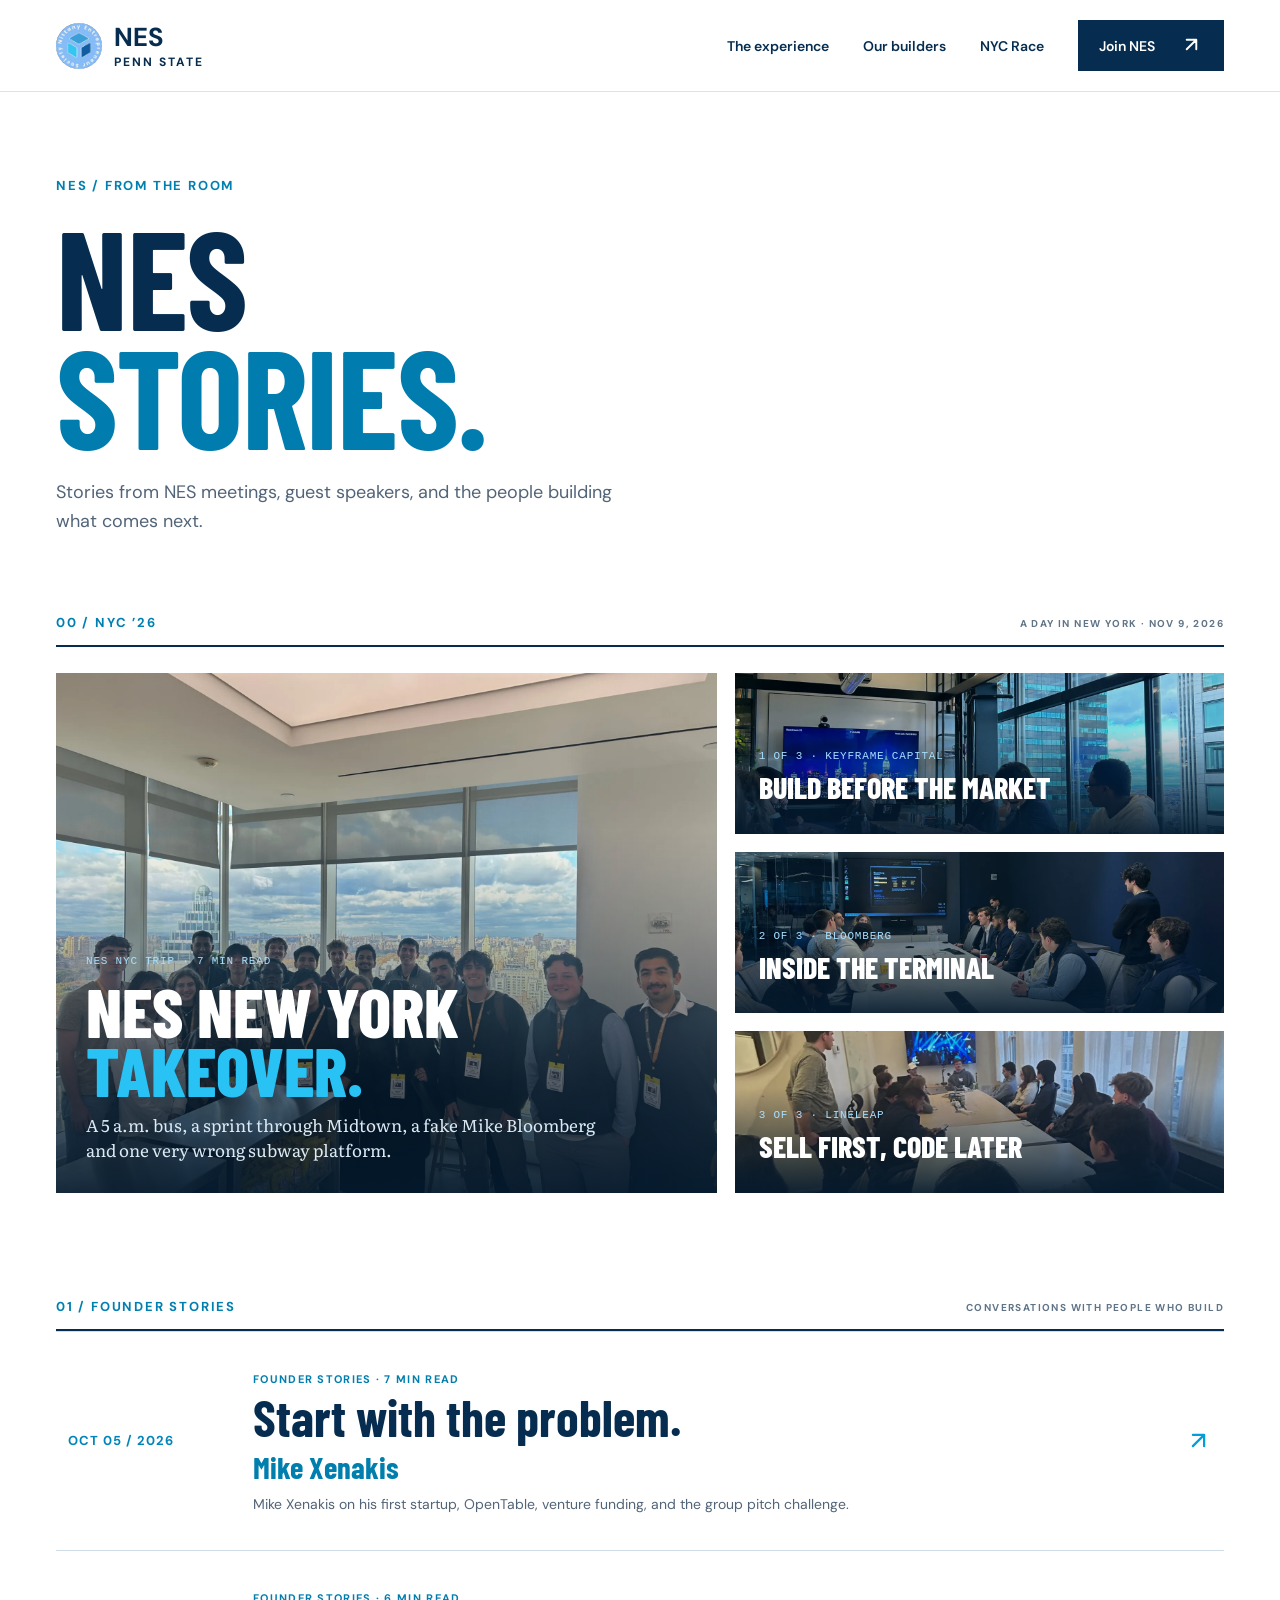
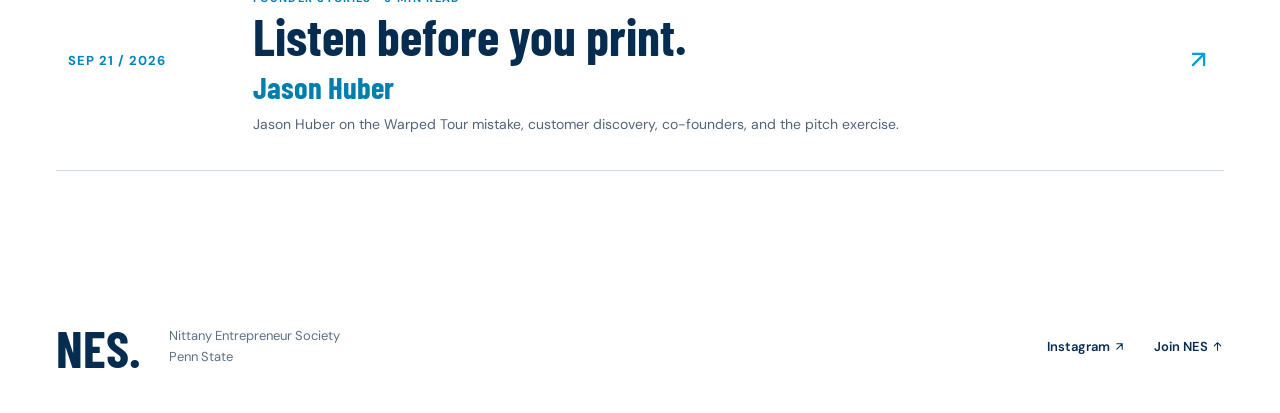
==== commit f2491ec0: "Homepage refresh for the NYC trip - Hero uses the new Bloomberg/Central Park group photo - Featured " ====
--- a/notes/index.html
+++ b/notes/index.html
@@ -1,5 +1,5 @@
 <!doctype html>
 <html lang="en"><head><meta charset="utf-8"><meta name="viewport" content="width=device-width,initial-scale=1"><meta name="theme-color" content="#062d50"><title>NES Stories — NES at Penn State</title><meta name="description" content="NES meeting recaps: guest-speaker stories, founder lessons, and ideas from the room."><link rel="icon" href="../assets/logo.png"><link rel="preconnect" href="https://fonts.googleapis.com"><link rel="preconnect" href="https://fonts.gstatic.com" crossorigin><link href="https://fonts.googleapis.com/css2?family=Barlow+Condensed:wght@600;700;800&family=DM+Sans:wght@400;500;600;700&family=Literata:opsz,wght@7..72,400;7..72,500&display=swap" rel="stylesheet"><link rel="stylesheet" href="../style.css?v=14"><link rel="stylesheet" href="../notes.css?v=6"><link rel="stylesheet" href="../story.css?v=2"></head>
 <body><a class="skip" href="#main">Skip to content</a><header class="nav"><a class="brand" href="../" aria-label="NES home"><img src="../assets/logo.png" alt="" width="447" height="447"><span>NES<span class="brand-sub">PENN STATE</span></span></a><nav aria-label="Main navigation"><a href="../#experience">The experience</a><a href="../#builders">Our builders</a><a href="../#nyc">NYC Race</a><a class="join small" href="https://groupme.com/join_group/85302502/joHVKt0b" target="_blank" rel="noopener noreferrer">Join NES <span aria-hidden="true"><svg class="ui-icon" viewBox="0 0 24 24" fill="none" stroke="currentColor" stroke-width="2" stroke-linecap="round" stroke-linejoin="round" aria-hidden="true" focusable="false"><path d="M7 17 17 7M7 7h10v10"/></svg></span></a></nav></header>
-<main id="main" class="notes-index wrap"><div class="notes-label">NES / FROM THE ROOM</div><h1>NES<br><span class="blue">STORIES.</span></h1><p>Stories from NES meetings, guest speakers, and the people building what comes next.</p><div class="notes-series"><span class="notes-label">00 / NYC ’26</span><span>A DAY IN NEW YORK · NOV 9, 2026</span></div><div class="index-feature"><a class="index-lead" href="nyc-trip-2026-11-09/"><img src="../assets/nyc26/bloomberg-central-park.webp" alt="NES members overlooking Central Park from Bloomberg's headquarters"><div><small>Trip recap · 7 min read</small><h2>One day.<br><em>Three rooms.</em></h2><p>A 5 a.m. bus, a sprint through Midtown, a fake Mike Bloomberg and one very wrong subway platform.</p></div></a><div class="index-side"><a class="series-card" href="ben-birnbaum-2026-11-09/"><img src="../assets/nyc26/keyframe-talk.webp" alt=""><div><small>1 of 3 · Keyframe Capital</small><h3>Build before the market</h3></div></a><a class="series-card" href="bloomberg-2026-11-09/"><img src="../assets/nyc26/bloomberg-terminal.webp" alt=""><div><small>2 of 3 · Bloomberg</small><h3>Inside the Terminal</h3></div></a><a class="series-card" href="lineleap-2026-11-09/"><img src="../assets/nyc26/lineleap-room.webp" alt=""><div><small>3 of 3 · LineLeap</small><h3>Sell first, code later</h3></div></a></div></div><div class="notes-series"><span class="notes-label">01 / FOUNDER STORIES</span><span>CONVERSATIONS WITH PEOPLE WHO BUILD</span></div><a class="notes-card" href="mike-xenakis-2026-10-05/"><time datetime="2026-10-05">OCT 05 / 2026</time><div><span class="notes-card-kicker">FOUNDER STORIES · 7 MIN READ</span><h2>Start with the problem. <span class="story-speaker">Mike Xenakis</span></h2><p>Mike Xenakis on his first startup, OpenTable, venture funding, and the group pitch challenge.</p></div><span aria-hidden="true"><svg class="ui-icon" viewBox="0 0 24 24" fill="none" stroke="currentColor" stroke-width="2" stroke-linecap="round" stroke-linejoin="round" aria-hidden="true" focusable="false"><path d="M7 17 17 7M7 7h10v10"/></svg></span></a><a class="notes-card" href="jason-huber-2026-09-21/"><time datetime="2026-09-21">SEP 21 / 2026</time><div><span class="notes-card-kicker">FOUNDER STORIES · 6 MIN READ</span><h2>Listen before you print. <span class="story-speaker">Jason Huber</span></h2><p>Jason Huber on the Warped Tour mistake, customer discovery, co-founders, and the pitch exercise.</p></div><span aria-hidden="true"><svg class="ui-icon" viewBox="0 0 24 24" fill="none" stroke="currentColor" stroke-width="2" stroke-linecap="round" stroke-linejoin="round" aria-hidden="true" focusable="false"><path d="M7 17 17 7M7 7h10v10"/></svg></span></a></main>
+<main id="main" class="notes-index wrap"><div class="notes-label">NES / FROM THE ROOM</div><h1>NES<br><span class="blue">STORIES.</span></h1><p>Stories from NES meetings, guest speakers, and the people building what comes next.</p><div class="notes-series"><span class="notes-label">00 / NYC ’26</span><span>A DAY IN NEW YORK · NOV 9, 2026</span></div><div class="index-feature"><a class="index-lead" href="nyc-trip-2026-11-09/"><img src="../assets/nyc26/bloomberg-central-park.webp" alt="NES members overlooking Central Park from Bloomberg's headquarters"><div><small>NES NYC trip · 7 min read</small><h2>NES New York<br><em>Takeover.</em></h2><p>A 5 a.m. bus, a sprint through Midtown, a fake Mike Bloomberg and one very wrong subway platform.</p></div></a><div class="index-side"><a class="series-card" href="ben-birnbaum-2026-11-09/"><img src="../assets/nyc26/keyframe-talk.webp" alt=""><div><small>1 of 3 · Keyframe Capital</small><h3>Build before the market</h3></div></a><a class="series-card" href="bloomberg-2026-11-09/"><img src="../assets/nyc26/bloomberg-terminal.webp" alt=""><div><small>2 of 3 · Bloomberg</small><h3>Inside the Terminal</h3></div></a><a class="series-card" href="lineleap-2026-11-09/"><img src="../assets/nyc26/lineleap-room.webp" alt=""><div><small>3 of 3 · LineLeap</small><h3>Sell first, code later</h3></div></a></div></div><div class="notes-series"><span class="notes-label">01 / FOUNDER STORIES</span><span>CONVERSATIONS WITH PEOPLE WHO BUILD</span></div><a class="notes-card" href="mike-xenakis-2026-10-05/"><time datetime="2026-10-05">OCT 05 / 2026</time><div><span class="notes-card-kicker">FOUNDER STORIES · 7 MIN READ</span><h2>Start with the problem. <span class="story-speaker">Mike Xenakis</span></h2><p>Mike Xenakis on his first startup, OpenTable, venture funding, and the group pitch challenge.</p></div><span aria-hidden="true"><svg class="ui-icon" viewBox="0 0 24 24" fill="none" stroke="currentColor" stroke-width="2" stroke-linecap="round" stroke-linejoin="round" aria-hidden="true" focusable="false"><path d="M7 17 17 7M7 7h10v10"/></svg></span></a><a class="notes-card" href="jason-huber-2026-09-21/"><time datetime="2026-09-21">SEP 21 / 2026</time><div><span class="notes-card-kicker">FOUNDER STORIES · 6 MIN READ</span><h2>Listen before you print. <span class="story-speaker">Jason Huber</span></h2><p>Jason Huber on the Warped Tour mistake, customer discovery, co-founders, and the pitch exercise.</p></div><span aria-hidden="true"><svg class="ui-icon" viewBox="0 0 24 24" fill="none" stroke="currentColor" stroke-width="2" stroke-linecap="round" stroke-linejoin="round" aria-hidden="true" focusable="false"><path d="M7 17 17 7M7 7h10v10"/></svg></span></a></main>
 <footer class="wrap"><a class="footer-brand" href="../">NES.</a><p>Nittany Entrepreneur Society<br>Penn State</p><a href="https://www.instagram.com/nes_pennstate/" target="_blank" rel="noopener noreferrer">Instagram <svg class="ui-icon" viewBox="0 0 24 24" fill="none" stroke="currentColor" stroke-width="2" stroke-linecap="round" stroke-linejoin="round" aria-hidden="true" focusable="false"><path d="M7 17 17 7M7 7h10v10"/></svg></a><a href="../#join">Join NES <svg class="ui-icon" viewBox="0 0 24 24" fill="none" stroke="currentColor" stroke-width="2" stroke-linecap="round" stroke-linejoin="round" aria-hidden="true" focusable="false"><path d="M12 19V5m-6 6 6-6 6 6"/></svg></a></footer></body></html>
--- a/style.css
+++ b/style.css
@@ -504,3 +504,19 @@
 .ui-icon{display:inline-block;width:1em;height:1em;vertical-align:-.12em;flex-shrink:0;overflow:visible}
 
 .nyc-survey-link{margin-top:20px;border-top:1px solid #b9d5e5;padding-top:20px}.nyc-survey-link strong{display:block;font-size:18px;color:#073b68}.nyc-survey-link p{font-size:14px;line-height:1.6;margin:8px 0 14px}.nyc-survey-link a{display:inline-flex;align-items:center;gap:12px;min-height:44px;padding:10px 16px;background:#073b68;color:white;text-decoration:none;font-weight:700}.nyc-survey-link a:focus-visible{outline:3px solid #00b5ee;outline-offset:4px}
+.field-note:after{content:"NYC"}
+.field-note-stops{list-style:none;margin:2px 0 0;padding:0;display:grid;gap:0;width:100%;max-width:440px;border-top:1px solid #b9dcee}
+.field-note-stops a{display:flex;gap:14px;align-items:baseline;padding:11px 0;border-bottom:1px solid #b9dcee;font-size:14px;color:#2d4861}
+.field-note-stops b{font:800 18px/1 'Barlow Condensed',Impact,sans-serif;text-transform:uppercase;color:#062d50;min-width:96px;letter-spacing:.3px}
+.field-note-stops a:hover b{color:#0087ba}
+.trip-recap{margin-top:46px;padding-top:30px;border-top:1px solid #ffffff2b}
+.trip-recap h3{font-size:clamp(34px,3.6vw,48px);line-height:.95;margin:14px 0 24px;color:#fff}
+.trip-stops{list-style:none;margin:0 0 22px;padding:0;border-top:1px solid #ffffff26}
+.trip-stops a{display:grid;grid-template-columns:56px 1fr 18px;gap:14px;align-items:center;padding:15px 0;border-bottom:1px solid #ffffff26;color:#cfe3f1;font-size:14px}
+.trip-stops time{font:600 13px ui-monospace,SFMono-Regular,Menlo,monospace;color:#64d5ff}
+.trip-stops b{display:block;font:800 22px/1.05 'Barlow Condensed',Impact,sans-serif;text-transform:uppercase;color:#fff;margin-bottom:3px}
+.trip-stops a:hover b{color:#64d5ff}
+.trip-recap .field-note-link{color:#fff;border-color:#29c2f5}
+.ticker-logo .wordmark{font:800 16px/1 'Barlow Condensed',Impact,sans-serif;text-transform:uppercase;color:#062d50;letter-spacing:.2px;padding:0 6px;text-align:center;overflow-wrap:normal;word-break:keep-all}
+.event-list h3 a{border-bottom:1px solid #29c2f5}
+.hero-photo figcaption a{display:inline-flex;align-items:center;gap:6px}
--- a/story.css
+++ b/story.css
@@ -6,11 +6,13 @@
 /* Cover */
 .cover{position:relative;min-height:min(92vh,880px);display:flex;align-items:flex-end;color:#fff;overflow:hidden;background:var(--ink)}
 .cover img{position:absolute;inset:0;width:100%;height:100%;object-fit:cover;object-position:center 40%}
-.cover:after{content:"";position:absolute;inset:0;background:linear-gradient(180deg,rgba(4,26,46,.15) 0%,rgba(4,26,46,.1) 35%,rgba(4,26,46,.82) 78%,rgba(4,26,46,.95) 100%)}
+.cover:after{content:"";position:absolute;inset:0;background:linear-gradient(180deg,rgba(4,26,46,.2) 0%,rgba(4,26,46,.35) 38%,rgba(4,26,46,.85) 76%,rgba(4,26,46,.95) 100%)}
 .cover>.wrap{position:relative;z-index:1;padding-bottom:64px}
 .cover-top{position:absolute;top:0;left:0;right:0;z-index:1;padding-top:34px}
 .cover-top .notes-back{margin-bottom:0}
 .cover-kicker{display:flex;gap:12px;align-items:center;font:700 12px/1 'DM Sans',sans-serif;letter-spacing:2.4px;text-transform:uppercase;color:#bfe9ff}
+.cover-kicker,.cover h1,.cover-deck,.cover-meta{text-shadow:0 1px 18px rgba(2,18,34,.55),0 1px 3px rgba(2,18,34,.5)}
+.cover-kicker b{text-shadow:none}
 .cover-kicker b{background:var(--sky);color:var(--ink);padding:6px 9px;letter-spacing:1.6px}
 .cover h1{font-family:'Barlow Condensed','Arial Narrow',Impact,sans-serif;font-weight:800;font-size:clamp(64px,10.5vw,168px);line-height:.84;letter-spacing:-1.5px;text-transform:uppercase;margin:22px 0 22px;max-width:1100px}
 .cover h1 em{font-style:normal;color:var(--sky)}
@@ -130,7 +132,8 @@
 }
 @media (max-width:560px){
   .cover h1{font-size:clamp(64px,19vw,96px)}
-  .cover{min-height:86vh}.cover .wrap{padding-bottom:44px}
+  .cover{min-height:86vh;padding-top:92px}.cover>.wrap{padding-bottom:44px}
+  .cover-top{padding-top:24px}
   .story-body p{font-size:18px}
   .duo{grid-template-columns:1fr}
   .pull p{padding-left:22px}.pull cite{margin-left:25px}
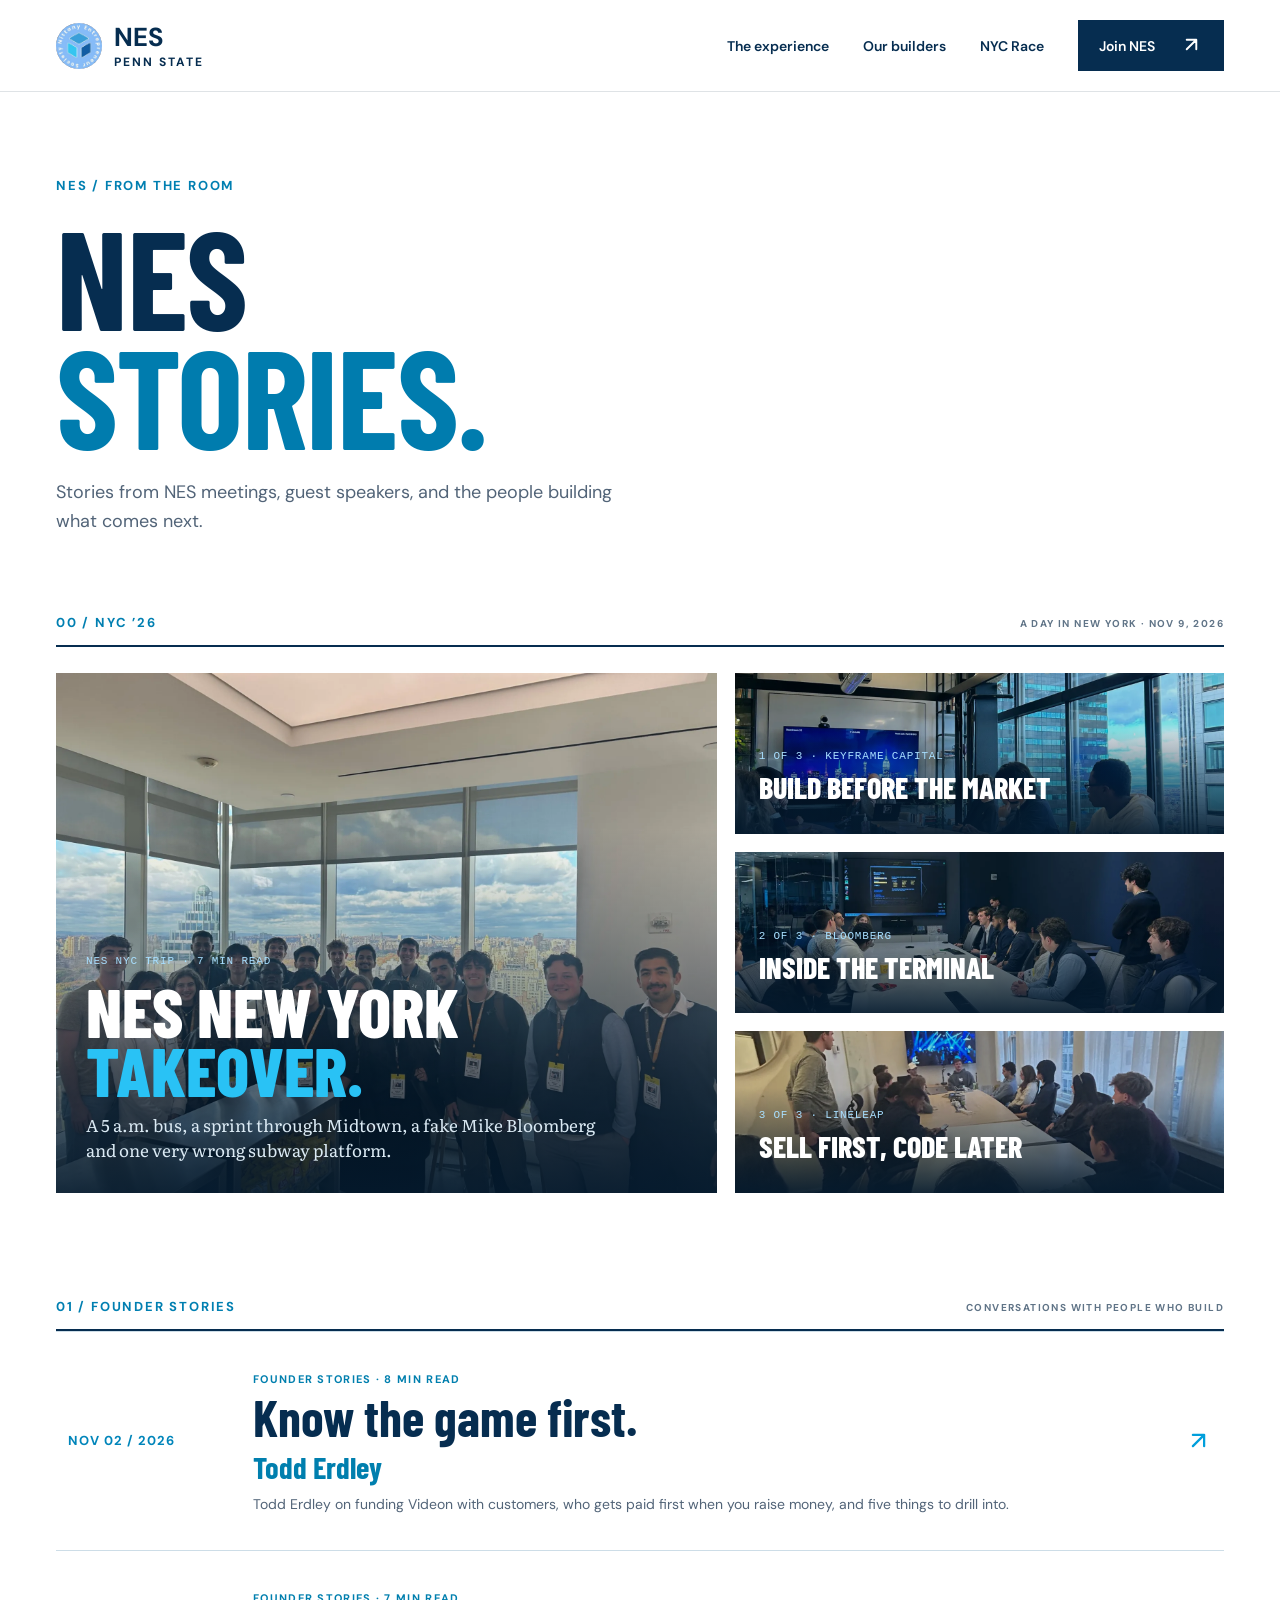
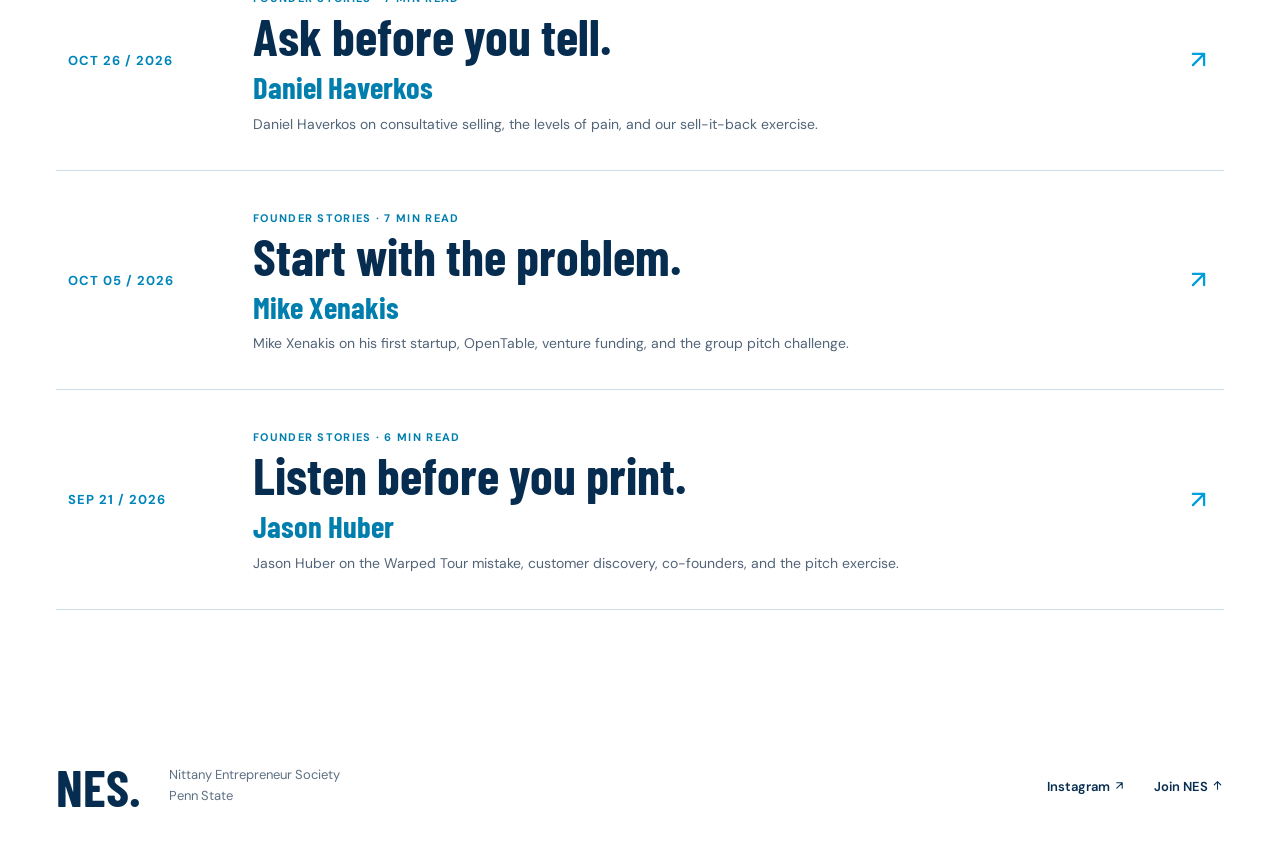
==== commit 1ebf26d6: "Add Daniel Haverkos and Todd Erdley guest speaker stories Two new NES Stories recaps with photos fro" ====
--- a/notes/index.html
+++ b/notes/index.html
@@ -1,5 +1,5 @@
 <!doctype html>
 <html lang="en"><head><meta charset="utf-8"><meta name="viewport" content="width=device-width,initial-scale=1"><meta name="theme-color" content="#062d50"><title>NES Stories — NES at Penn State</title><meta name="description" content="NES meeting recaps: guest-speaker stories, founder lessons, and ideas from the room."><link rel="icon" href="../assets/logo.png"><link rel="preconnect" href="https://fonts.googleapis.com"><link rel="preconnect" href="https://fonts.gstatic.com" crossorigin><link href="https://fonts.googleapis.com/css2?family=Barlow+Condensed:wght@600;700;800&family=DM+Sans:wght@400;500;600;700&family=Literata:opsz,wght@7..72,400;7..72,500&display=swap" rel="stylesheet"><link rel="stylesheet" href="../style.css?v=14"><link rel="stylesheet" href="../notes.css?v=6"><link rel="stylesheet" href="../story.css?v=2"></head>
 <body><a class="skip" href="#main">Skip to content</a><header class="nav"><a class="brand" href="../" aria-label="NES home"><img src="../assets/logo.png" alt="" width="447" height="447"><span>NES<span class="brand-sub">PENN STATE</span></span></a><nav aria-label="Main navigation"><a href="../#experience">The experience</a><a href="../#builders">Our builders</a><a href="../#nyc">NYC Race</a><a class="join small" href="https://groupme.com/join_group/85302502/joHVKt0b" target="_blank" rel="noopener noreferrer">Join NES <span aria-hidden="true"><svg class="ui-icon" viewBox="0 0 24 24" fill="none" stroke="currentColor" stroke-width="2" stroke-linecap="round" stroke-linejoin="round" aria-hidden="true" focusable="false"><path d="M7 17 17 7M7 7h10v10"/></svg></span></a></nav></header>
-<main id="main" class="notes-index wrap"><div class="notes-label">NES / FROM THE ROOM</div><h1>NES<br><span class="blue">STORIES.</span></h1><p>Stories from NES meetings, guest speakers, and the people building what comes next.</p><div class="notes-series"><span class="notes-label">00 / NYC ’26</span><span>A DAY IN NEW YORK · NOV 9, 2026</span></div><div class="index-feature"><a class="index-lead" href="nyc-trip-2026-11-09/"><img src="../assets/nyc26/bloomberg-central-park.webp" alt="NES members overlooking Central Park from Bloomberg's headquarters"><div><small>NES NYC trip · 7 min read</small><h2>NES New York<br><em>Takeover.</em></h2><p>A 5 a.m. bus, a sprint through Midtown, a fake Mike Bloomberg and one very wrong subway platform.</p></div></a><div class="index-side"><a class="series-card" href="ben-birnbaum-2026-11-09/"><img src="../assets/nyc26/keyframe-talk.webp" alt=""><div><small>1 of 3 · Keyframe Capital</small><h3>Build before the market</h3></div></a><a class="series-card" href="bloomberg-2026-11-09/"><img src="../assets/nyc26/bloomberg-terminal.webp" alt=""><div><small>2 of 3 · Bloomberg</small><h3>Inside the Terminal</h3></div></a><a class="series-card" href="lineleap-2026-11-09/"><img src="../assets/nyc26/lineleap-room.webp" alt=""><div><small>3 of 3 · LineLeap</small><h3>Sell first, code later</h3></div></a></div></div><div class="notes-series"><span class="notes-label">01 / FOUNDER STORIES</span><span>CONVERSATIONS WITH PEOPLE WHO BUILD</span></div><a class="notes-card" href="mike-xenakis-2026-10-05/"><time datetime="2026-10-05">OCT 05 / 2026</time><div><span class="notes-card-kicker">FOUNDER STORIES · 7 MIN READ</span><h2>Start with the problem. <span class="story-speaker">Mike Xenakis</span></h2><p>Mike Xenakis on his first startup, OpenTable, venture funding, and the group pitch challenge.</p></div><span aria-hidden="true"><svg class="ui-icon" viewBox="0 0 24 24" fill="none" stroke="currentColor" stroke-width="2" stroke-linecap="round" stroke-linejoin="round" aria-hidden="true" focusable="false"><path d="M7 17 17 7M7 7h10v10"/></svg></span></a><a class="notes-card" href="jason-huber-2026-09-21/"><time datetime="2026-09-21">SEP 21 / 2026</time><div><span class="notes-card-kicker">FOUNDER STORIES · 6 MIN READ</span><h2>Listen before you print. <span class="story-speaker">Jason Huber</span></h2><p>Jason Huber on the Warped Tour mistake, customer discovery, co-founders, and the pitch exercise.</p></div><span aria-hidden="true"><svg class="ui-icon" viewBox="0 0 24 24" fill="none" stroke="currentColor" stroke-width="2" stroke-linecap="round" stroke-linejoin="round" aria-hidden="true" focusable="false"><path d="M7 17 17 7M7 7h10v10"/></svg></span></a></main>
+<main id="main" class="notes-index wrap"><div class="notes-label">NES / FROM THE ROOM</div><h1>NES<br><span class="blue">STORIES.</span></h1><p>Stories from NES meetings, guest speakers, and the people building what comes next.</p><div class="notes-series"><span class="notes-label">00 / NYC ’26</span><span>A DAY IN NEW YORK · NOV 9, 2026</span></div><div class="index-feature"><a class="index-lead" href="nyc-trip-2026-11-09/"><img src="../assets/nyc26/bloomberg-central-park.webp" alt="NES members overlooking Central Park from Bloomberg's headquarters"><div><small>NES NYC trip · 7 min read</small><h2>NES New York<br><em>Takeover.</em></h2><p>A 5 a.m. bus, a sprint through Midtown, a fake Mike Bloomberg and one very wrong subway platform.</p></div></a><div class="index-side"><a class="series-card" href="ben-birnbaum-2026-11-09/"><img src="../assets/nyc26/keyframe-talk.webp" alt=""><div><small>1 of 3 · Keyframe Capital</small><h3>Build before the market</h3></div></a><a class="series-card" href="bloomberg-2026-11-09/"><img src="../assets/nyc26/bloomberg-terminal.webp" alt=""><div><small>2 of 3 · Bloomberg</small><h3>Inside the Terminal</h3></div></a><a class="series-card" href="lineleap-2026-11-09/"><img src="../assets/nyc26/lineleap-room.webp" alt=""><div><small>3 of 3 · LineLeap</small><h3>Sell first, code later</h3></div></a></div></div><div class="notes-series"><span class="notes-label">01 / FOUNDER STORIES</span><span>CONVERSATIONS WITH PEOPLE WHO BUILD</span></div><a class="notes-card" href="todd-erdley-2026-11-02/"><time datetime="2026-11-02">NOV 02 / 2026</time><div><span class="notes-card-kicker">FOUNDER STORIES · 8 MIN READ</span><h2>Know the game first. <span class="story-speaker">Todd Erdley</span></h2><p>Todd Erdley on funding Videon with customers, who gets paid first when you raise money, and five things to drill into.</p></div><span aria-hidden="true"><svg class="ui-icon" viewBox="0 0 24 24" fill="none" stroke="currentColor" stroke-width="2" stroke-linecap="round" stroke-linejoin="round" aria-hidden="true" focusable="false"><path d="M7 17 17 7M7 7h10v10"/></svg></span></a><a class="notes-card" href="daniel-haverkos-2026-10-26/"><time datetime="2026-10-26">OCT 26 / 2026</time><div><span class="notes-card-kicker">FOUNDER STORIES · 7 MIN READ</span><h2>Ask before you tell. <span class="story-speaker">Daniel Haverkos</span></h2><p>Daniel Haverkos on consultative selling, the levels of pain, and our sell-it-back exercise.</p></div><span aria-hidden="true"><svg class="ui-icon" viewBox="0 0 24 24" fill="none" stroke="currentColor" stroke-width="2" stroke-linecap="round" stroke-linejoin="round" aria-hidden="true" focusable="false"><path d="M7 17 17 7M7 7h10v10"/></svg></span></a><a class="notes-card" href="mike-xenakis-2026-10-05/"><time datetime="2026-10-05">OCT 05 / 2026</time><div><span class="notes-card-kicker">FOUNDER STORIES · 7 MIN READ</span><h2>Start with the problem. <span class="story-speaker">Mike Xenakis</span></h2><p>Mike Xenakis on his first startup, OpenTable, venture funding, and the group pitch challenge.</p></div><span aria-hidden="true"><svg class="ui-icon" viewBox="0 0 24 24" fill="none" stroke="currentColor" stroke-width="2" stroke-linecap="round" stroke-linejoin="round" aria-hidden="true" focusable="false"><path d="M7 17 17 7M7 7h10v10"/></svg></span></a><a class="notes-card" href="jason-huber-2026-09-21/"><time datetime="2026-09-21">SEP 21 / 2026</time><div><span class="notes-card-kicker">FOUNDER STORIES · 6 MIN READ</span><h2>Listen before you print. <span class="story-speaker">Jason Huber</span></h2><p>Jason Huber on the Warped Tour mistake, customer discovery, co-founders, and the pitch exercise.</p></div><span aria-hidden="true"><svg class="ui-icon" viewBox="0 0 24 24" fill="none" stroke="currentColor" stroke-width="2" stroke-linecap="round" stroke-linejoin="round" aria-hidden="true" focusable="false"><path d="M7 17 17 7M7 7h10v10"/></svg></span></a></main>
 <footer class="wrap"><a class="footer-brand" href="../">NES.</a><p>Nittany Entrepreneur Society<br>Penn State</p><a href="https://www.instagram.com/nes_pennstate/" target="_blank" rel="noopener noreferrer">Instagram <svg class="ui-icon" viewBox="0 0 24 24" fill="none" stroke="currentColor" stroke-width="2" stroke-linecap="round" stroke-linejoin="round" aria-hidden="true" focusable="false"><path d="M7 17 17 7M7 7h10v10"/></svg></a><a href="../#join">Join NES <svg class="ui-icon" viewBox="0 0 24 24" fill="none" stroke="currentColor" stroke-width="2" stroke-linecap="round" stroke-linejoin="round" aria-hidden="true" focusable="false"><path d="M12 19V5m-6 6 6-6 6 6"/></svg></a></footer></body></html>
--- a/story.css
+++ b/story.css
@@ -191,3 +191,13 @@
 .index-side .series-card h3{font-size:30px}
 .index-side .series-card p{display:none}
 @media (max-width:820px){.index-feature{grid-template-columns:1fr}.index-lead{min-height:420px}}
+
+/* 60-second recap */
+.recap{background:var(--ink);color:#fff;padding:clamp(56px,8vw,104px) 0}
+.recap-grid{display:grid;grid-template-columns:minmax(0,380px) minmax(0,1fr);gap:clamp(32px,6vw,88px);align-items:center;max-width:1040px}
+.recap-video video{display:block;width:100%;aspect-ratio:9/16;object-fit:cover;background:#000;border-radius:16px;box-shadow:0 30px 70px rgba(0,0,0,.35)}
+.recap .eyebrow-s{color:var(--sky)}
+.recap h2{font:800 clamp(44px,6vw,76px)/.9 'Barlow Condensed',Impact,sans-serif;text-transform:uppercase;margin:12px 0 22px;color:#fff;letter-spacing:-.5px}
+.recap p{font-family:var(--serif);font-size:19px;line-height:1.7;color:#d5e4ef;margin:0 0 1em;max-width:460px}
+.recap .recap-cred{font:600 13px 'DM Sans',sans-serif;letter-spacing:.4px;color:#8fb3cc}
+@media (max-width:760px){.recap-grid{grid-template-columns:1fr}.recap-video{max-width:320px;margin:0 auto;order:2}.recap-copy{order:1}}
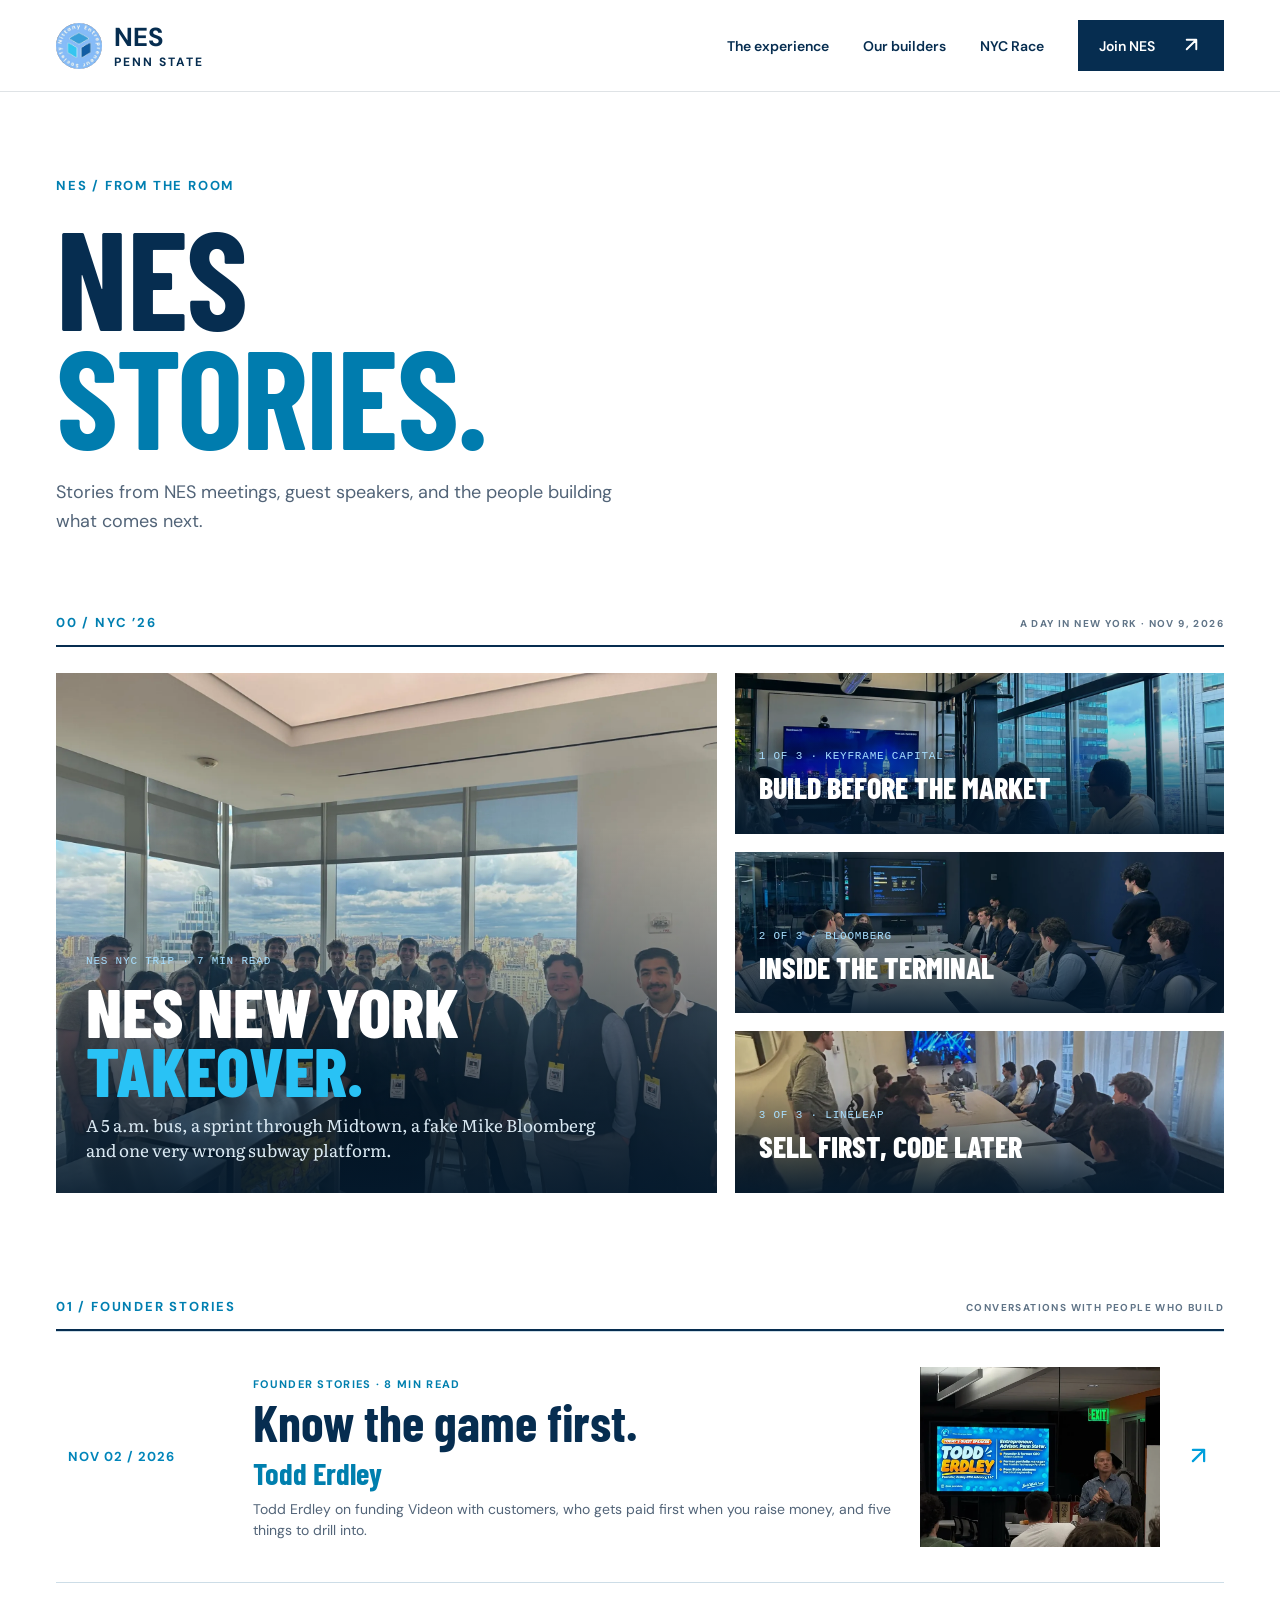
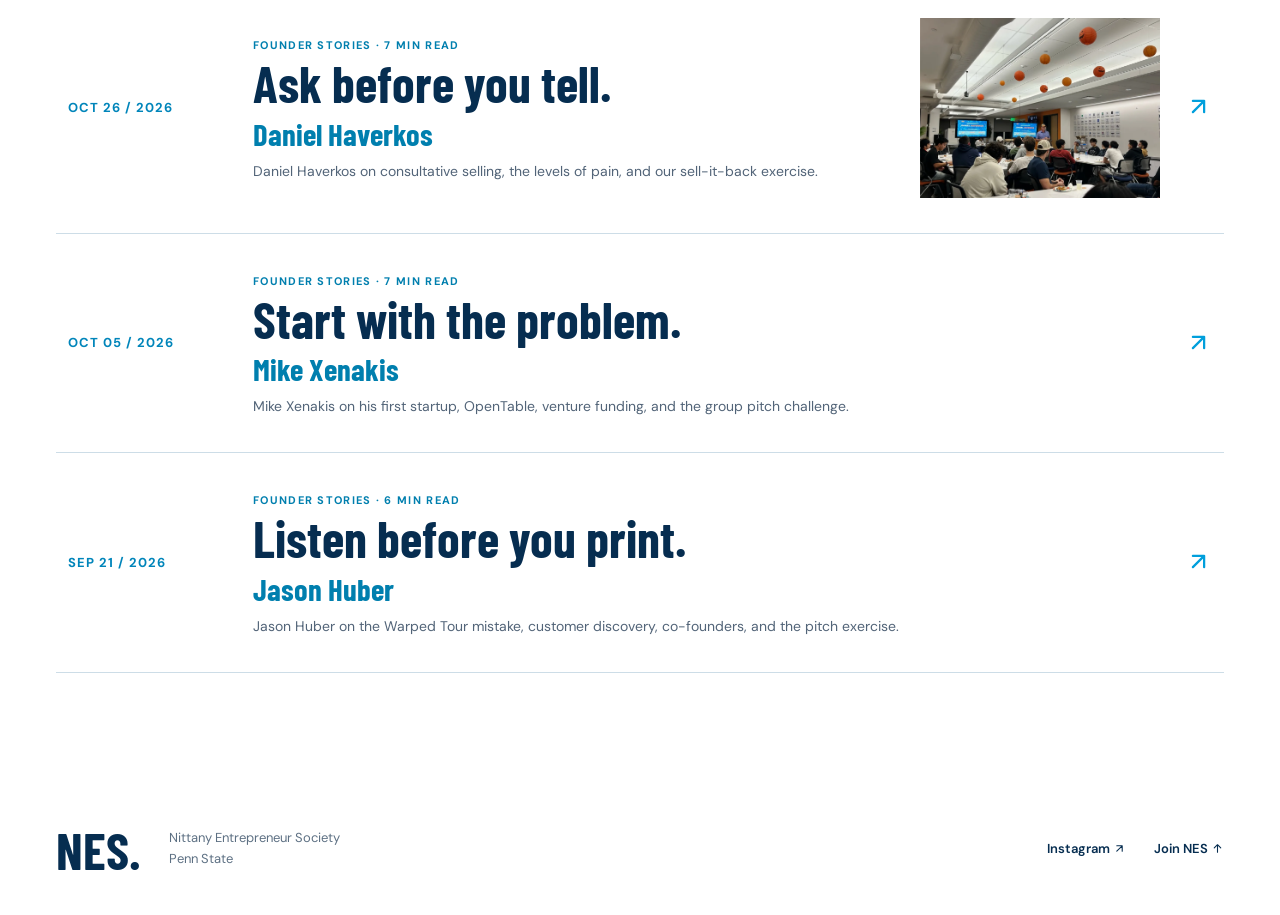
==== commit d6c055b3: "Add meeting photos to the Todd and Daniel story cards Co-Authored-By: Claude Opus 5.5 <noreply@anthr" ====
--- a/notes/index.html
+++ b/notes/index.html
@@ -1,5 +1,5 @@
 <!doctype html>
-<html lang="en"><head><meta charset="utf-8"><meta name="viewport" content="width=device-width,initial-scale=1"><meta name="theme-color" content="#062d50"><title>NES Stories — NES at Penn State</title><meta name="description" content="NES meeting recaps: guest-speaker stories, founder lessons, and ideas from the room."><link rel="icon" href="../assets/logo.png"><link rel="preconnect" href="https://fonts.googleapis.com"><link rel="preconnect" href="https://fonts.gstatic.com" crossorigin><link href="https://fonts.googleapis.com/css2?family=Barlow+Condensed:wght@600;700;800&family=DM+Sans:wght@400;500;600;700&family=Literata:opsz,wght@7..72,400;7..72,500&display=swap" rel="stylesheet"><link rel="stylesheet" href="../style.css?v=14"><link rel="stylesheet" href="../notes.css?v=6"><link rel="stylesheet" href="../story.css?v=2"></head>
+<html lang="en"><head><meta charset="utf-8"><meta name="viewport" content="width=device-width,initial-scale=1"><meta name="theme-color" content="#062d50"><title>NES Stories — NES at Penn State</title><meta name="description" content="NES meeting recaps: guest-speaker stories, founder lessons, and ideas from the room."><link rel="icon" href="../assets/logo.png"><link rel="preconnect" href="https://fonts.googleapis.com"><link rel="preconnect" href="https://fonts.gstatic.com" crossorigin><link href="https://fonts.googleapis.com/css2?family=Barlow+Condensed:wght@600;700;800&family=DM+Sans:wght@400;500;600;700&family=Literata:opsz,wght@7..72,400;7..72,500&display=swap" rel="stylesheet"><link rel="stylesheet" href="../style.css?v=14"><link rel="stylesheet" href="../notes.css?v=7"><link rel="stylesheet" href="../story.css?v=2"></head>
 <body><a class="skip" href="#main">Skip to content</a><header class="nav"><a class="brand" href="../" aria-label="NES home"><img src="../assets/logo.png" alt="" width="447" height="447"><span>NES<span class="brand-sub">PENN STATE</span></span></a><nav aria-label="Main navigation"><a href="../#experience">The experience</a><a href="../#builders">Our builders</a><a href="../#nyc">NYC Race</a><a class="join small" href="https://groupme.com/join_group/85302502/joHVKt0b" target="_blank" rel="noopener noreferrer">Join NES <span aria-hidden="true"><svg class="ui-icon" viewBox="0 0 24 24" fill="none" stroke="currentColor" stroke-width="2" stroke-linecap="round" stroke-linejoin="round" aria-hidden="true" focusable="false"><path d="M7 17 17 7M7 7h10v10"/></svg></span></a></nav></header>
-<main id="main" class="notes-index wrap"><div class="notes-label">NES / FROM THE ROOM</div><h1>NES<br><span class="blue">STORIES.</span></h1><p>Stories from NES meetings, guest speakers, and the people building what comes next.</p><div class="notes-series"><span class="notes-label">00 / NYC ’26</span><span>A DAY IN NEW YORK · NOV 9, 2026</span></div><div class="index-feature"><a class="index-lead" href="nyc-trip-2026-11-09/"><img src="../assets/nyc26/bloomberg-central-park.webp" alt="NES members overlooking Central Park from Bloomberg's headquarters"><div><small>NES NYC trip · 7 min read</small><h2>NES New York<br><em>Takeover.</em></h2><p>A 5 a.m. bus, a sprint through Midtown, a fake Mike Bloomberg and one very wrong subway platform.</p></div></a><div class="index-side"><a class="series-card" href="ben-birnbaum-2026-11-09/"><img src="../assets/nyc26/keyframe-talk.webp" alt=""><div><small>1 of 3 · Keyframe Capital</small><h3>Build before the market</h3></div></a><a class="series-card" href="bloomberg-2026-11-09/"><img src="../assets/nyc26/bloomberg-terminal.webp" alt=""><div><small>2 of 3 · Bloomberg</small><h3>Inside the Terminal</h3></div></a><a class="series-card" href="lineleap-2026-11-09/"><img src="../assets/nyc26/lineleap-room.webp" alt=""><div><small>3 of 3 · LineLeap</small><h3>Sell first, code later</h3></div></a></div></div><div class="notes-series"><span class="notes-label">01 / FOUNDER STORIES</span><span>CONVERSATIONS WITH PEOPLE WHO BUILD</span></div><a class="notes-card" href="todd-erdley-2026-11-02/"><time datetime="2026-11-02">NOV 02 / 2026</time><div><span class="notes-card-kicker">FOUNDER STORIES · 8 MIN READ</span><h2>Know the game first. <span class="story-speaker">Todd Erdley</span></h2><p>Todd Erdley on funding Videon with customers, who gets paid first when you raise money, and five things to drill into.</p></div><span aria-hidden="true"><svg class="ui-icon" viewBox="0 0 24 24" fill="none" stroke="currentColor" stroke-width="2" stroke-linecap="round" stroke-linejoin="round" aria-hidden="true" focusable="false"><path d="M7 17 17 7M7 7h10v10"/></svg></span></a><a class="notes-card" href="daniel-haverkos-2026-10-26/"><time datetime="2026-10-26">OCT 26 / 2026</time><div><span class="notes-card-kicker">FOUNDER STORIES · 7 MIN READ</span><h2>Ask before you tell. <span class="story-speaker">Daniel Haverkos</span></h2><p>Daniel Haverkos on consultative selling, the levels of pain, and our sell-it-back exercise.</p></div><span aria-hidden="true"><svg class="ui-icon" viewBox="0 0 24 24" fill="none" stroke="currentColor" stroke-width="2" stroke-linecap="round" stroke-linejoin="round" aria-hidden="true" focusable="false"><path d="M7 17 17 7M7 7h10v10"/></svg></span></a><a class="notes-card" href="mike-xenakis-2026-10-05/"><time datetime="2026-10-05">OCT 05 / 2026</time><div><span class="notes-card-kicker">FOUNDER STORIES · 7 MIN READ</span><h2>Start with the problem. <span class="story-speaker">Mike Xenakis</span></h2><p>Mike Xenakis on his first startup, OpenTable, venture funding, and the group pitch challenge.</p></div><span aria-hidden="true"><svg class="ui-icon" viewBox="0 0 24 24" fill="none" stroke="currentColor" stroke-width="2" stroke-linecap="round" stroke-linejoin="round" aria-hidden="true" focusable="false"><path d="M7 17 17 7M7 7h10v10"/></svg></span></a><a class="notes-card" href="jason-huber-2026-09-21/"><time datetime="2026-09-21">SEP 21 / 2026</time><div><span class="notes-card-kicker">FOUNDER STORIES · 6 MIN READ</span><h2>Listen before you print. <span class="story-speaker">Jason Huber</span></h2><p>Jason Huber on the Warped Tour mistake, customer discovery, co-founders, and the pitch exercise.</p></div><span aria-hidden="true"><svg class="ui-icon" viewBox="0 0 24 24" fill="none" stroke="currentColor" stroke-width="2" stroke-linecap="round" stroke-linejoin="round" aria-hidden="true" focusable="false"><path d="M7 17 17 7M7 7h10v10"/></svg></span></a></main>
+<main id="main" class="notes-index wrap"><div class="notes-label">NES / FROM THE ROOM</div><h1>NES<br><span class="blue">STORIES.</span></h1><p>Stories from NES meetings, guest speakers, and the people building what comes next.</p><div class="notes-series"><span class="notes-label">00 / NYC ’26</span><span>A DAY IN NEW YORK · NOV 9, 2026</span></div><div class="index-feature"><a class="index-lead" href="nyc-trip-2026-11-09/"><img src="../assets/nyc26/bloomberg-central-park.webp" alt="NES members overlooking Central Park from Bloomberg's headquarters"><div><small>NES NYC trip · 7 min read</small><h2>NES New York<br><em>Takeover.</em></h2><p>A 5 a.m. bus, a sprint through Midtown, a fake Mike Bloomberg and one very wrong subway platform.</p></div></a><div class="index-side"><a class="series-card" href="ben-birnbaum-2026-11-09/"><img src="../assets/nyc26/keyframe-talk.webp" alt=""><div><small>1 of 3 · Keyframe Capital</small><h3>Build before the market</h3></div></a><a class="series-card" href="bloomberg-2026-11-09/"><img src="../assets/nyc26/bloomberg-terminal.webp" alt=""><div><small>2 of 3 · Bloomberg</small><h3>Inside the Terminal</h3></div></a><a class="series-card" href="lineleap-2026-11-09/"><img src="../assets/nyc26/lineleap-room.webp" alt=""><div><small>3 of 3 · LineLeap</small><h3>Sell first, code later</h3></div></a></div></div><div class="notes-series"><span class="notes-label">01 / FOUNDER STORIES</span><span>CONVERSATIONS WITH PEOPLE WHO BUILD</span></div><a class="notes-card has-photo" href="todd-erdley-2026-11-02/"><time datetime="2026-11-02">NOV 02 / 2026</time><div><span class="notes-card-kicker">FOUNDER STORIES · 8 MIN READ</span><h2>Know the game first. <span class="story-speaker">Todd Erdley</span></h2><p>Todd Erdley on funding Videon with customers, who gets paid first when you raise money, and five things to drill into.</p></div><img class="notes-card-photo" src="../assets/talks/todd-erdley-talk.webp" alt="" loading="lazy" style="object-position:center 40%"><span aria-hidden="true"><svg class="ui-icon" viewBox="0 0 24 24" fill="none" stroke="currentColor" stroke-width="2" stroke-linecap="round" stroke-linejoin="round" aria-hidden="true" focusable="false"><path d="M7 17 17 7M7 7h10v10"/></svg></span></a><a class="notes-card has-photo" href="daniel-haverkos-2026-10-26/"><time datetime="2026-10-26">OCT 26 / 2026</time><div><span class="notes-card-kicker">FOUNDER STORIES · 7 MIN READ</span><h2>Ask before you tell. <span class="story-speaker">Daniel Haverkos</span></h2><p>Daniel Haverkos on consultative selling, the levels of pain, and our sell-it-back exercise.</p></div><img class="notes-card-photo" src="../assets/talks/daniel-haverkos-room.webp" alt="" loading="lazy" style="object-position:center 55%"><span aria-hidden="true"><svg class="ui-icon" viewBox="0 0 24 24" fill="none" stroke="currentColor" stroke-width="2" stroke-linecap="round" stroke-linejoin="round" aria-hidden="true" focusable="false"><path d="M7 17 17 7M7 7h10v10"/></svg></span></a><a class="notes-card" href="mike-xenakis-2026-10-05/"><time datetime="2026-10-05">OCT 05 / 2026</time><div><span class="notes-card-kicker">FOUNDER STORIES · 7 MIN READ</span><h2>Start with the problem. <span class="story-speaker">Mike Xenakis</span></h2><p>Mike Xenakis on his first startup, OpenTable, venture funding, and the group pitch challenge.</p></div><span aria-hidden="true"><svg class="ui-icon" viewBox="0 0 24 24" fill="none" stroke="currentColor" stroke-width="2" stroke-linecap="round" stroke-linejoin="round" aria-hidden="true" focusable="false"><path d="M7 17 17 7M7 7h10v10"/></svg></span></a><a class="notes-card" href="jason-huber-2026-09-21/"><time datetime="2026-09-21">SEP 21 / 2026</time><div><span class="notes-card-kicker">FOUNDER STORIES · 6 MIN READ</span><h2>Listen before you print. <span class="story-speaker">Jason Huber</span></h2><p>Jason Huber on the Warped Tour mistake, customer discovery, co-founders, and the pitch exercise.</p></div><span aria-hidden="true"><svg class="ui-icon" viewBox="0 0 24 24" fill="none" stroke="currentColor" stroke-width="2" stroke-linecap="round" stroke-linejoin="round" aria-hidden="true" focusable="false"><path d="M7 17 17 7M7 7h10v10"/></svg></span></a></main>
 <footer class="wrap"><a class="footer-brand" href="../">NES.</a><p>Nittany Entrepreneur Society<br>Penn State</p><a href="https://www.instagram.com/nes_pennstate/" target="_blank" rel="noopener noreferrer">Instagram <svg class="ui-icon" viewBox="0 0 24 24" fill="none" stroke="currentColor" stroke-width="2" stroke-linecap="round" stroke-linejoin="round" aria-hidden="true" focusable="false"><path d="M7 17 17 7M7 7h10v10"/></svg></a><a href="../#join">Join NES <svg class="ui-icon" viewBox="0 0 24 24" fill="none" stroke="currentColor" stroke-width="2" stroke-linecap="round" stroke-linejoin="round" aria-hidden="true" focusable="false"><path d="M12 19V5m-6 6 6-6 6 6"/></svg></a></footer></body></html>
--- a/notes.css
+++ b/notes.css
@@ -104,3 +104,6 @@
 .notes-hero h1 .story-speaker{display:block;font-size:.5em;line-height:1.05;letter-spacing:.02em;margin-top:.35em;color:inherit}
 
 .notes-card h2 .story-speaker{display:block;font-size:.6em;line-height:1.1;margin-top:.3em;color:#007fae}
+
+.notes-card.has-photo{grid-template-columns:160px 1fr 240px auto}.notes-card-photo{width:100%;aspect-ratio:4/3;object-fit:cover;display:block}
+@media(max-width:800px){.notes-card.has-photo{grid-template-columns:1fr auto}.notes-card-photo{grid-column:1/-1;grid-row:2;aspect-ratio:16/9}}
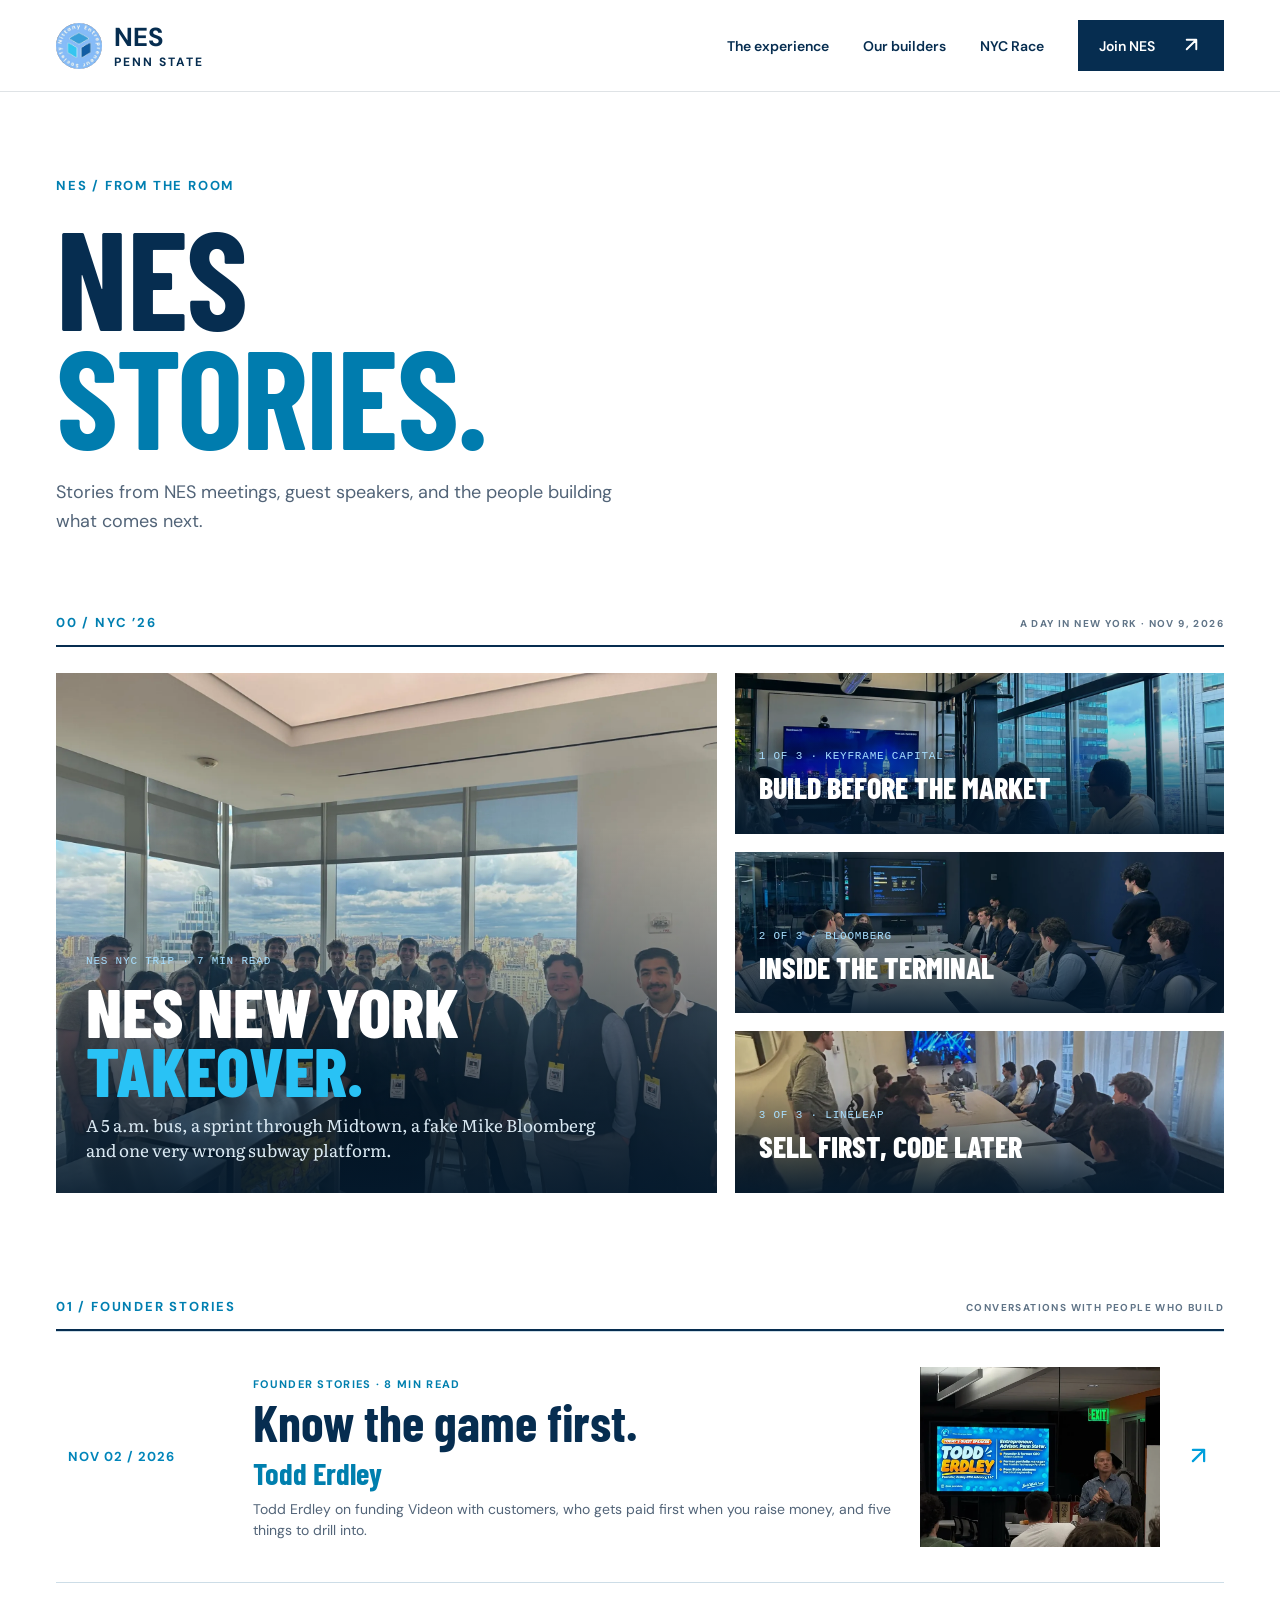
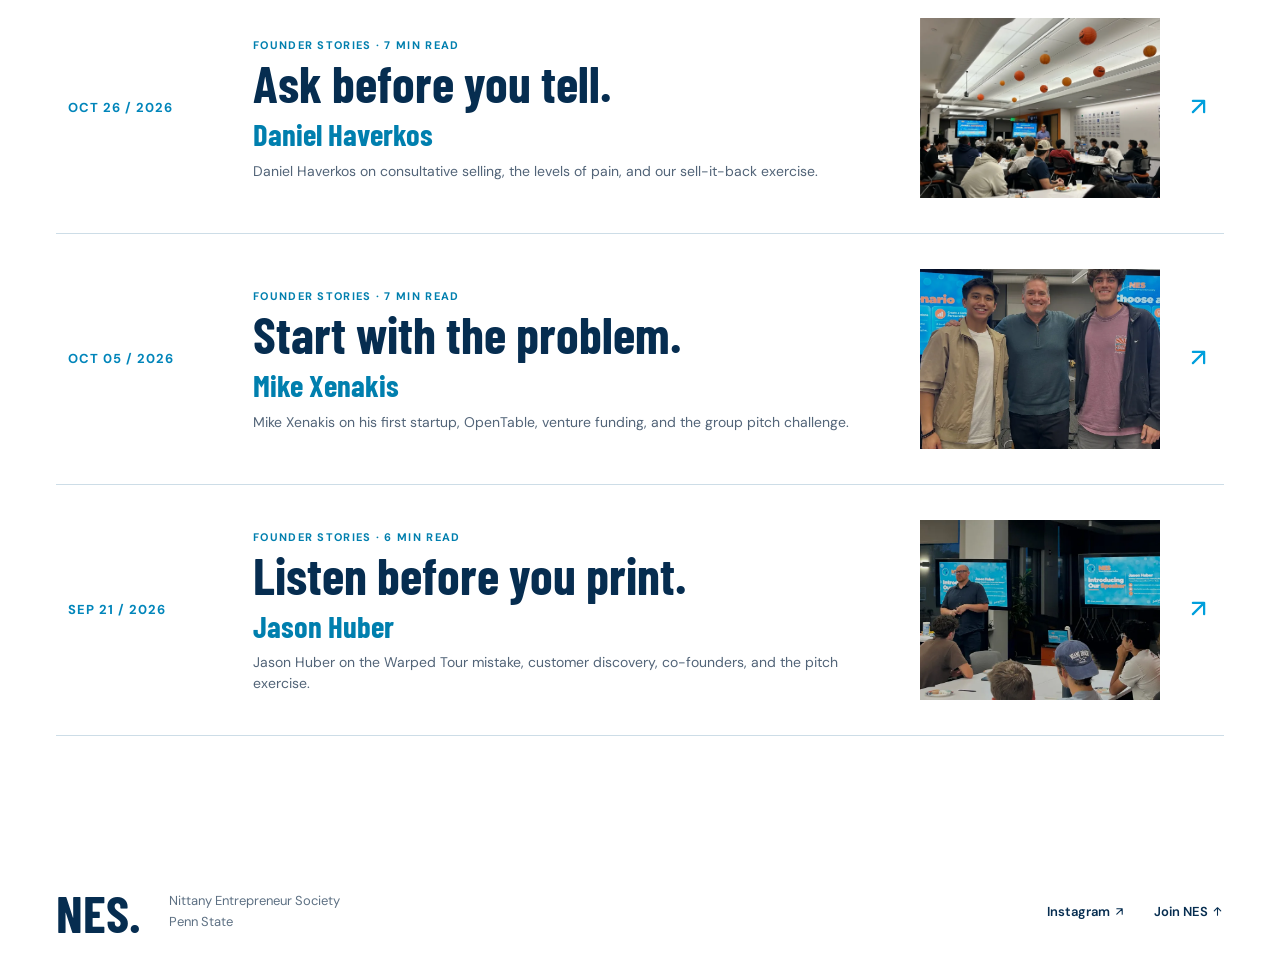
==== commit 5639467f: "Add meeting photos to the Mike Xenakis and Jason Huber stories and cards Co-Authored-By: Claude Opus" ====
--- a/notes/index.html
+++ b/notes/index.html
@@ -1,5 +1,5 @@
 <!doctype html>
 <html lang="en"><head><meta charset="utf-8"><meta name="viewport" content="width=device-width,initial-scale=1"><meta name="theme-color" content="#062d50"><title>NES Stories — NES at Penn State</title><meta name="description" content="NES meeting recaps: guest-speaker stories, founder lessons, and ideas from the room."><link rel="icon" href="../assets/logo.png"><link rel="preconnect" href="https://fonts.googleapis.com"><link rel="preconnect" href="https://fonts.gstatic.com" crossorigin><link href="https://fonts.googleapis.com/css2?family=Barlow+Condensed:wght@600;700;800&family=DM+Sans:wght@400;500;600;700&family=Literata:opsz,wght@7..72,400;7..72,500&display=swap" rel="stylesheet"><link rel="stylesheet" href="../style.css?v=14"><link rel="stylesheet" href="../notes.css?v=7"><link rel="stylesheet" href="../story.css?v=2"></head>
 <body><a class="skip" href="#main">Skip to content</a><header class="nav"><a class="brand" href="../" aria-label="NES home"><img src="../assets/logo.png" alt="" width="447" height="447"><span>NES<span class="brand-sub">PENN STATE</span></span></a><nav aria-label="Main navigation"><a href="../#experience">The experience</a><a href="../#builders">Our builders</a><a href="../#nyc">NYC Race</a><a class="join small" href="https://groupme.com/join_group/85302502/joHVKt0b" target="_blank" rel="noopener noreferrer">Join NES <span aria-hidden="true"><svg class="ui-icon" viewBox="0 0 24 24" fill="none" stroke="currentColor" stroke-width="2" stroke-linecap="round" stroke-linejoin="round" aria-hidden="true" focusable="false"><path d="M7 17 17 7M7 7h10v10"/></svg></span></a></nav></header>
-<main id="main" class="notes-index wrap"><div class="notes-label">NES / FROM THE ROOM</div><h1>NES<br><span class="blue">STORIES.</span></h1><p>Stories from NES meetings, guest speakers, and the people building what comes next.</p><div class="notes-series"><span class="notes-label">00 / NYC ’26</span><span>A DAY IN NEW YORK · NOV 9, 2026</span></div><div class="index-feature"><a class="index-lead" href="nyc-trip-2026-11-09/"><img src="../assets/nyc26/bloomberg-central-park.webp" alt="NES members overlooking Central Park from Bloomberg's headquarters"><div><small>NES NYC trip · 7 min read</small><h2>NES New York<br><em>Takeover.</em></h2><p>A 5 a.m. bus, a sprint through Midtown, a fake Mike Bloomberg and one very wrong subway platform.</p></div></a><div class="index-side"><a class="series-card" href="ben-birnbaum-2026-11-09/"><img src="../assets/nyc26/keyframe-talk.webp" alt=""><div><small>1 of 3 · Keyframe Capital</small><h3>Build before the market</h3></div></a><a class="series-card" href="bloomberg-2026-11-09/"><img src="../assets/nyc26/bloomberg-terminal.webp" alt=""><div><small>2 of 3 · Bloomberg</small><h3>Inside the Terminal</h3></div></a><a class="series-card" href="lineleap-2026-11-09/"><img src="../assets/nyc26/lineleap-room.webp" alt=""><div><small>3 of 3 · LineLeap</small><h3>Sell first, code later</h3></div></a></div></div><div class="notes-series"><span class="notes-label">01 / FOUNDER STORIES</span><span>CONVERSATIONS WITH PEOPLE WHO BUILD</span></div><a class="notes-card has-photo" href="todd-erdley-2026-11-02/"><time datetime="2026-11-02">NOV 02 / 2026</time><div><span class="notes-card-kicker">FOUNDER STORIES · 8 MIN READ</span><h2>Know the game first. <span class="story-speaker">Todd Erdley</span></h2><p>Todd Erdley on funding Videon with customers, who gets paid first when you raise money, and five things to drill into.</p></div><img class="notes-card-photo" src="../assets/talks/todd-erdley-talk.webp" alt="" loading="lazy" style="object-position:center 40%"><span aria-hidden="true"><svg class="ui-icon" viewBox="0 0 24 24" fill="none" stroke="currentColor" stroke-width="2" stroke-linecap="round" stroke-linejoin="round" aria-hidden="true" focusable="false"><path d="M7 17 17 7M7 7h10v10"/></svg></span></a><a class="notes-card has-photo" href="daniel-haverkos-2026-10-26/"><time datetime="2026-10-26">OCT 26 / 2026</time><div><span class="notes-card-kicker">FOUNDER STORIES · 7 MIN READ</span><h2>Ask before you tell. <span class="story-speaker">Daniel Haverkos</span></h2><p>Daniel Haverkos on consultative selling, the levels of pain, and our sell-it-back exercise.</p></div><img class="notes-card-photo" src="../assets/talks/daniel-haverkos-room.webp" alt="" loading="lazy" style="object-position:center 55%"><span aria-hidden="true"><svg class="ui-icon" viewBox="0 0 24 24" fill="none" stroke="currentColor" stroke-width="2" stroke-linecap="round" stroke-linejoin="round" aria-hidden="true" focusable="false"><path d="M7 17 17 7M7 7h10v10"/></svg></span></a><a class="notes-card" href="mike-xenakis-2026-10-05/"><time datetime="2026-10-05">OCT 05 / 2026</time><div><span class="notes-card-kicker">FOUNDER STORIES · 7 MIN READ</span><h2>Start with the problem. <span class="story-speaker">Mike Xenakis</span></h2><p>Mike Xenakis on his first startup, OpenTable, venture funding, and the group pitch challenge.</p></div><span aria-hidden="true"><svg class="ui-icon" viewBox="0 0 24 24" fill="none" stroke="currentColor" stroke-width="2" stroke-linecap="round" stroke-linejoin="round" aria-hidden="true" focusable="false"><path d="M7 17 17 7M7 7h10v10"/></svg></span></a><a class="notes-card" href="jason-huber-2026-09-21/"><time datetime="2026-09-21">SEP 21 / 2026</time><div><span class="notes-card-kicker">FOUNDER STORIES · 6 MIN READ</span><h2>Listen before you print. <span class="story-speaker">Jason Huber</span></h2><p>Jason Huber on the Warped Tour mistake, customer discovery, co-founders, and the pitch exercise.</p></div><span aria-hidden="true"><svg class="ui-icon" viewBox="0 0 24 24" fill="none" stroke="currentColor" stroke-width="2" stroke-linecap="round" stroke-linejoin="round" aria-hidden="true" focusable="false"><path d="M7 17 17 7M7 7h10v10"/></svg></span></a></main>
+<main id="main" class="notes-index wrap"><div class="notes-label">NES / FROM THE ROOM</div><h1>NES<br><span class="blue">STORIES.</span></h1><p>Stories from NES meetings, guest speakers, and the people building what comes next.</p><div class="notes-series"><span class="notes-label">00 / NYC ’26</span><span>A DAY IN NEW YORK · NOV 9, 2026</span></div><div class="index-feature"><a class="index-lead" href="nyc-trip-2026-11-09/"><img src="../assets/nyc26/bloomberg-central-park.webp" alt="NES members overlooking Central Park from Bloomberg's headquarters"><div><small>NES NYC trip · 7 min read</small><h2>NES New York<br><em>Takeover.</em></h2><p>A 5 a.m. bus, a sprint through Midtown, a fake Mike Bloomberg and one very wrong subway platform.</p></div></a><div class="index-side"><a class="series-card" href="ben-birnbaum-2026-11-09/"><img src="../assets/nyc26/keyframe-talk.webp" alt=""><div><small>1 of 3 · Keyframe Capital</small><h3>Build before the market</h3></div></a><a class="series-card" href="bloomberg-2026-11-09/"><img src="../assets/nyc26/bloomberg-terminal.webp" alt=""><div><small>2 of 3 · Bloomberg</small><h3>Inside the Terminal</h3></div></a><a class="series-card" href="lineleap-2026-11-09/"><img src="../assets/nyc26/lineleap-room.webp" alt=""><div><small>3 of 3 · LineLeap</small><h3>Sell first, code later</h3></div></a></div></div><div class="notes-series"><span class="notes-label">01 / FOUNDER STORIES</span><span>CONVERSATIONS WITH PEOPLE WHO BUILD</span></div><a class="notes-card has-photo" href="todd-erdley-2026-11-02/"><time datetime="2026-11-02">NOV 02 / 2026</time><div><span class="notes-card-kicker">FOUNDER STORIES · 8 MIN READ</span><h2>Know the game first. <span class="story-speaker">Todd Erdley</span></h2><p>Todd Erdley on funding Videon with customers, who gets paid first when you raise money, and five things to drill into.</p></div><img class="notes-card-photo" src="../assets/talks/todd-erdley-talk.webp" alt="" loading="lazy" style="object-position:center 40%"><span aria-hidden="true"><svg class="ui-icon" viewBox="0 0 24 24" fill="none" stroke="currentColor" stroke-width="2" stroke-linecap="round" stroke-linejoin="round" aria-hidden="true" focusable="false"><path d="M7 17 17 7M7 7h10v10"/></svg></span></a><a class="notes-card has-photo" href="daniel-haverkos-2026-10-26/"><time datetime="2026-10-26">OCT 26 / 2026</time><div><span class="notes-card-kicker">FOUNDER STORIES · 7 MIN READ</span><h2>Ask before you tell. <span class="story-speaker">Daniel Haverkos</span></h2><p>Daniel Haverkos on consultative selling, the levels of pain, and our sell-it-back exercise.</p></div><img class="notes-card-photo" src="../assets/talks/daniel-haverkos-room.webp" alt="" loading="lazy" style="object-position:center 55%"><span aria-hidden="true"><svg class="ui-icon" viewBox="0 0 24 24" fill="none" stroke="currentColor" stroke-width="2" stroke-linecap="round" stroke-linejoin="round" aria-hidden="true" focusable="false"><path d="M7 17 17 7M7 7h10v10"/></svg></span></a><a class="notes-card has-photo" href="mike-xenakis-2026-10-05/"><time datetime="2026-10-05">OCT 05 / 2026</time><div><span class="notes-card-kicker">FOUNDER STORIES · 7 MIN READ</span><h2>Start with the problem. <span class="story-speaker">Mike Xenakis</span></h2><p>Mike Xenakis on his first startup, OpenTable, venture funding, and the group pitch challenge.</p></div><img class="notes-card-photo" src="../assets/talks/mike-xenakis-team.webp" alt="" loading="lazy" style="object-position:center 30%"><span aria-hidden="true"><svg class="ui-icon" viewBox="0 0 24 24" fill="none" stroke="currentColor" stroke-width="2" stroke-linecap="round" stroke-linejoin="round" aria-hidden="true" focusable="false"><path d="M7 17 17 7M7 7h10v10"/></svg></span></a><a class="notes-card has-photo" href="jason-huber-2026-09-21/"><time datetime="2026-09-21">SEP 21 / 2026</time><div><span class="notes-card-kicker">FOUNDER STORIES · 6 MIN READ</span><h2>Listen before you print. <span class="story-speaker">Jason Huber</span></h2><p>Jason Huber on the Warped Tour mistake, customer discovery, co-founders, and the pitch exercise.</p></div><img class="notes-card-photo" src="../assets/talks/jason-huber-talk.webp" alt="" loading="lazy" style="object-position:center 40%"><span aria-hidden="true"><svg class="ui-icon" viewBox="0 0 24 24" fill="none" stroke="currentColor" stroke-width="2" stroke-linecap="round" stroke-linejoin="round" aria-hidden="true" focusable="false"><path d="M7 17 17 7M7 7h10v10"/></svg></span></a></main>
 <footer class="wrap"><a class="footer-brand" href="../">NES.</a><p>Nittany Entrepreneur Society<br>Penn State</p><a href="https://www.instagram.com/nes_pennstate/" target="_blank" rel="noopener noreferrer">Instagram <svg class="ui-icon" viewBox="0 0 24 24" fill="none" stroke="currentColor" stroke-width="2" stroke-linecap="round" stroke-linejoin="round" aria-hidden="true" focusable="false"><path d="M7 17 17 7M7 7h10v10"/></svg></a><a href="../#join">Join NES <svg class="ui-icon" viewBox="0 0 24 24" fill="none" stroke="currentColor" stroke-width="2" stroke-linecap="round" stroke-linejoin="round" aria-hidden="true" focusable="false"><path d="M12 19V5m-6 6 6-6 6 6"/></svg></a></footer></body></html>
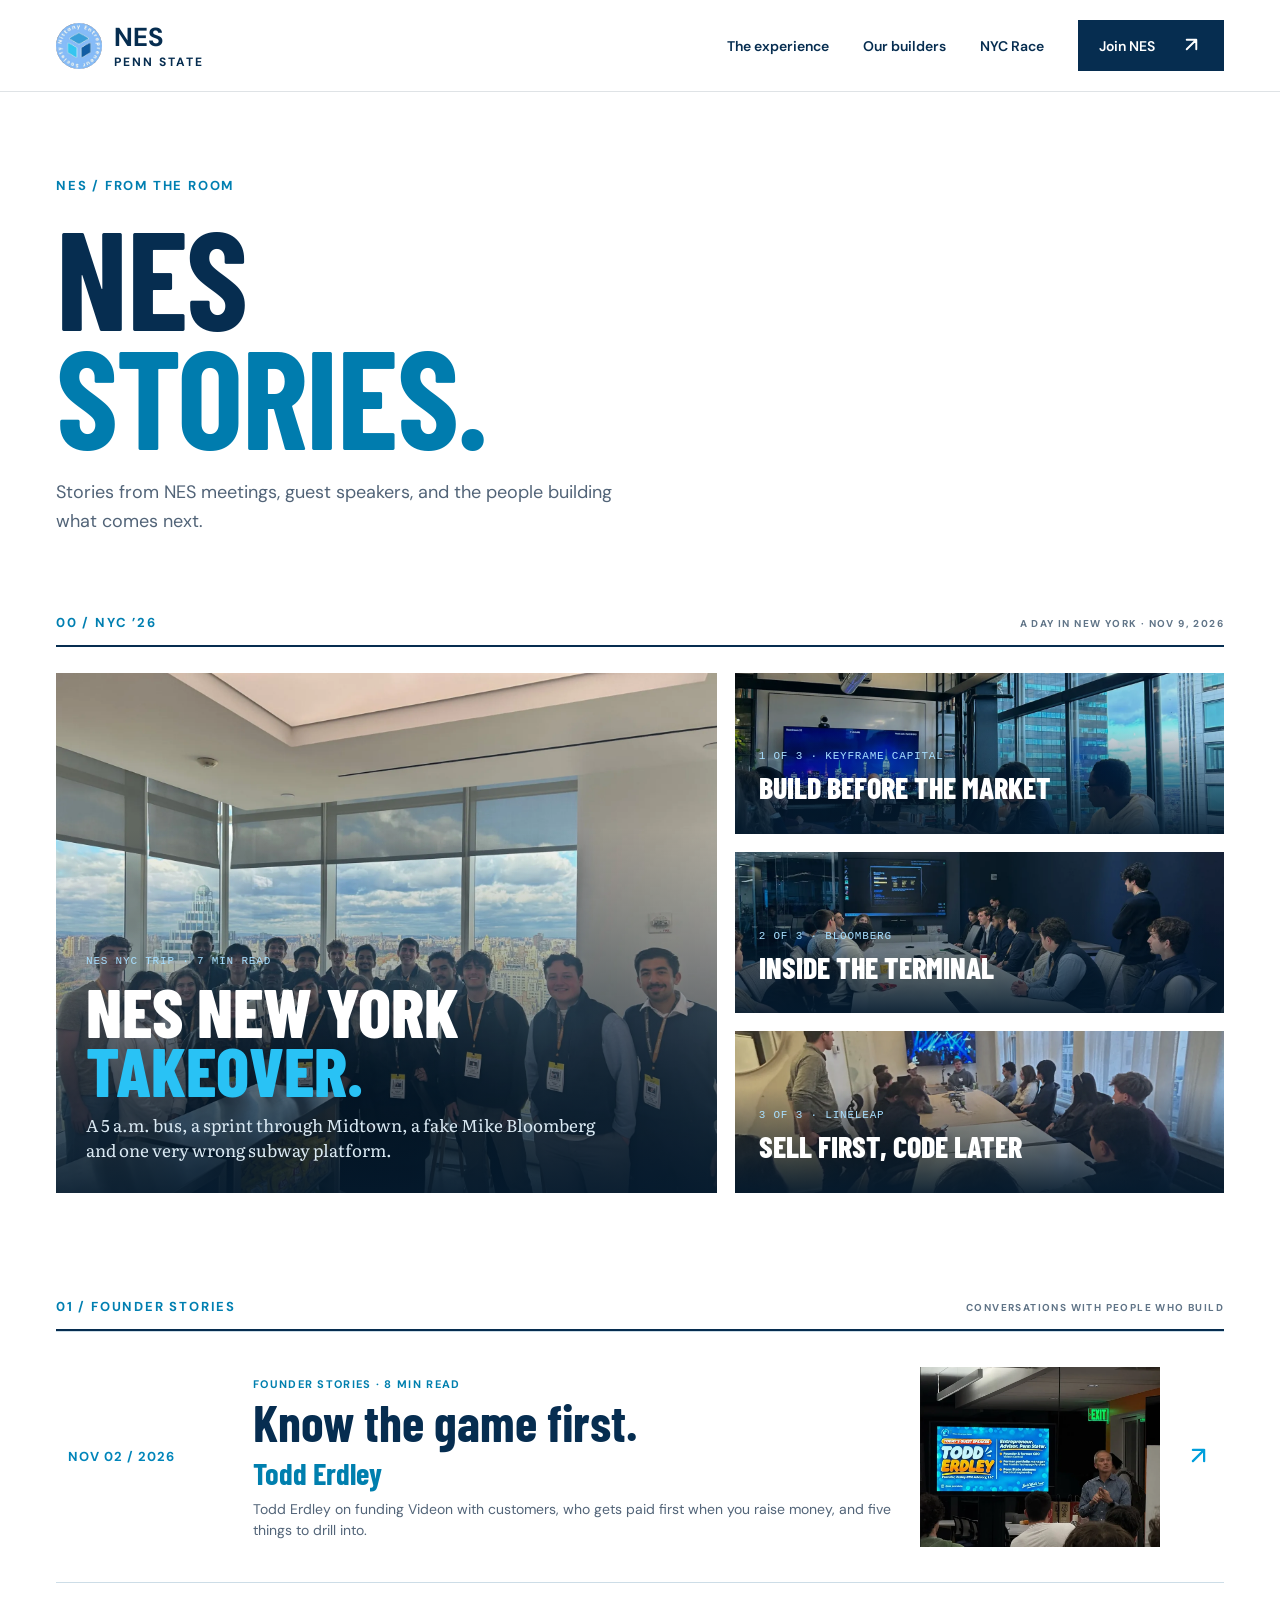
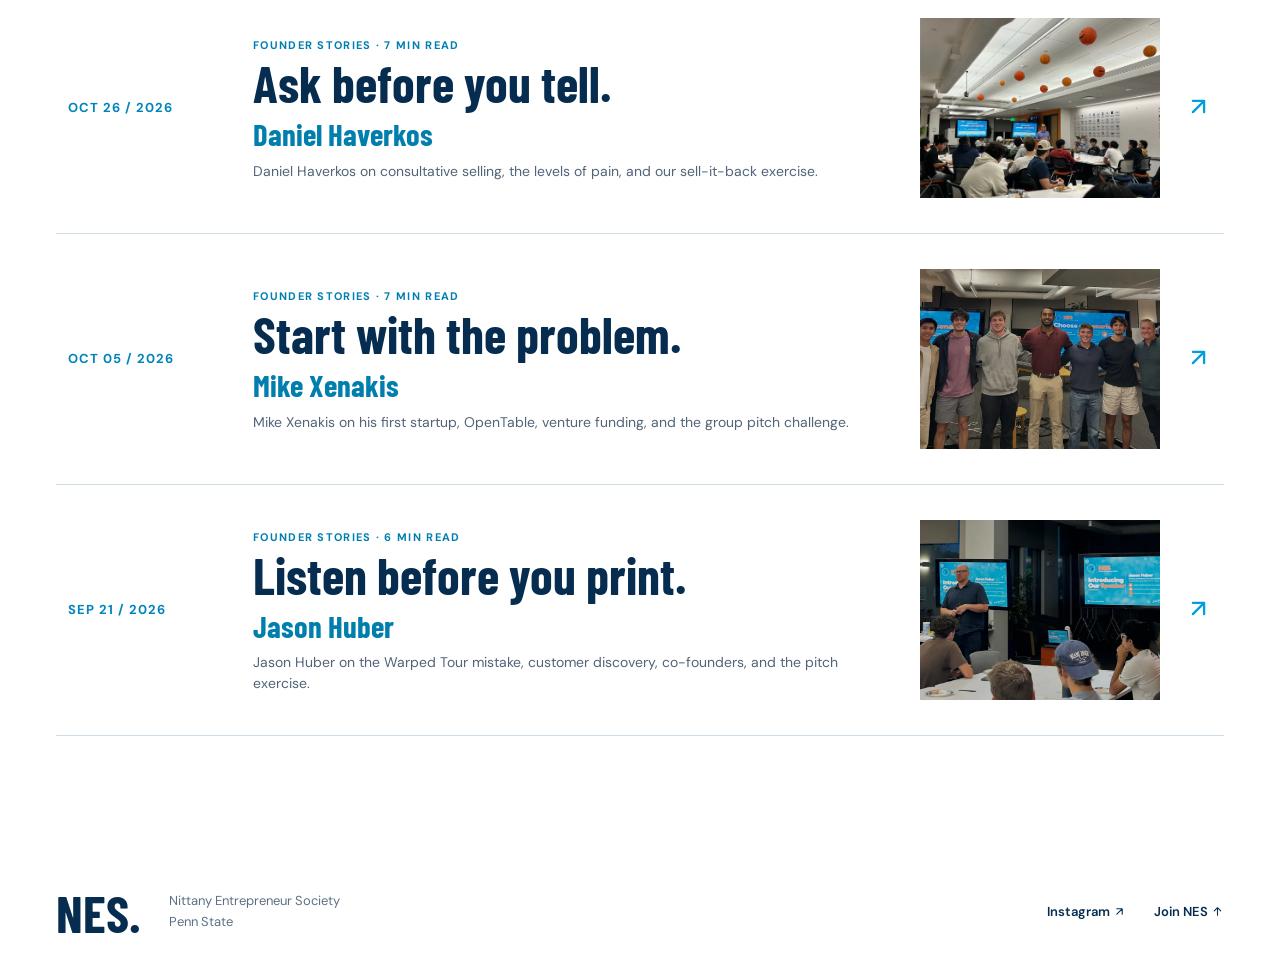
==== commit 88856d14: "Use the full group photo on Mike Xenakis's cards Co-Authored-By: Claude Opus 5.5 <noreply@anthropic." ====
--- a/notes/index.html
+++ b/notes/index.html
@@ -1,5 +1,5 @@
 <!doctype html>
 <html lang="en"><head><meta charset="utf-8"><meta name="viewport" content="width=device-width,initial-scale=1"><meta name="theme-color" content="#062d50"><title>NES Stories — NES at Penn State</title><meta name="description" content="NES meeting recaps: guest-speaker stories, founder lessons, and ideas from the room."><link rel="icon" href="../assets/logo.png"><link rel="preconnect" href="https://fonts.googleapis.com"><link rel="preconnect" href="https://fonts.gstatic.com" crossorigin><link href="https://fonts.googleapis.com/css2?family=Barlow+Condensed:wght@600;700;800&family=DM+Sans:wght@400;500;600;700&family=Literata:opsz,wght@7..72,400;7..72,500&display=swap" rel="stylesheet"><link rel="stylesheet" href="../style.css?v=14"><link rel="stylesheet" href="../notes.css?v=7"><link rel="stylesheet" href="../story.css?v=2"></head>
 <body><a class="skip" href="#main">Skip to content</a><header class="nav"><a class="brand" href="../" aria-label="NES home"><img src="../assets/logo.png" alt="" width="447" height="447"><span>NES<span class="brand-sub">PENN STATE</span></span></a><nav aria-label="Main navigation"><a href="../#experience">The experience</a><a href="../#builders">Our builders</a><a href="../#nyc">NYC Race</a><a class="join small" href="https://groupme.com/join_group/85302502/joHVKt0b" target="_blank" rel="noopener noreferrer">Join NES <span aria-hidden="true"><svg class="ui-icon" viewBox="0 0 24 24" fill="none" stroke="currentColor" stroke-width="2" stroke-linecap="round" stroke-linejoin="round" aria-hidden="true" focusable="false"><path d="M7 17 17 7M7 7h10v10"/></svg></span></a></nav></header>
-<main id="main" class="notes-index wrap"><div class="notes-label">NES / FROM THE ROOM</div><h1>NES<br><span class="blue">STORIES.</span></h1><p>Stories from NES meetings, guest speakers, and the people building what comes next.</p><div class="notes-series"><span class="notes-label">00 / NYC ’26</span><span>A DAY IN NEW YORK · NOV 9, 2026</span></div><div class="index-feature"><a class="index-lead" href="nyc-trip-2026-11-09/"><img src="../assets/nyc26/bloomberg-central-park.webp" alt="NES members overlooking Central Park from Bloomberg's headquarters"><div><small>NES NYC trip · 7 min read</small><h2>NES New York<br><em>Takeover.</em></h2><p>A 5 a.m. bus, a sprint through Midtown, a fake Mike Bloomberg and one very wrong subway platform.</p></div></a><div class="index-side"><a class="series-card" href="ben-birnbaum-2026-11-09/"><img src="../assets/nyc26/keyframe-talk.webp" alt=""><div><small>1 of 3 · Keyframe Capital</small><h3>Build before the market</h3></div></a><a class="series-card" href="bloomberg-2026-11-09/"><img src="../assets/nyc26/bloomberg-terminal.webp" alt=""><div><small>2 of 3 · Bloomberg</small><h3>Inside the Terminal</h3></div></a><a class="series-card" href="lineleap-2026-11-09/"><img src="../assets/nyc26/lineleap-room.webp" alt=""><div><small>3 of 3 · LineLeap</small><h3>Sell first, code later</h3></div></a></div></div><div class="notes-series"><span class="notes-label">01 / FOUNDER STORIES</span><span>CONVERSATIONS WITH PEOPLE WHO BUILD</span></div><a class="notes-card has-photo" href="todd-erdley-2026-11-02/"><time datetime="2026-11-02">NOV 02 / 2026</time><div><span class="notes-card-kicker">FOUNDER STORIES · 8 MIN READ</span><h2>Know the game first. <span class="story-speaker">Todd Erdley</span></h2><p>Todd Erdley on funding Videon with customers, who gets paid first when you raise money, and five things to drill into.</p></div><img class="notes-card-photo" src="../assets/talks/todd-erdley-talk.webp" alt="" loading="lazy" style="object-position:center 40%"><span aria-hidden="true"><svg class="ui-icon" viewBox="0 0 24 24" fill="none" stroke="currentColor" stroke-width="2" stroke-linecap="round" stroke-linejoin="round" aria-hidden="true" focusable="false"><path d="M7 17 17 7M7 7h10v10"/></svg></span></a><a class="notes-card has-photo" href="daniel-haverkos-2026-10-26/"><time datetime="2026-10-26">OCT 26 / 2026</time><div><span class="notes-card-kicker">FOUNDER STORIES · 7 MIN READ</span><h2>Ask before you tell. <span class="story-speaker">Daniel Haverkos</span></h2><p>Daniel Haverkos on consultative selling, the levels of pain, and our sell-it-back exercise.</p></div><img class="notes-card-photo" src="../assets/talks/daniel-haverkos-room.webp" alt="" loading="lazy" style="object-position:center 55%"><span aria-hidden="true"><svg class="ui-icon" viewBox="0 0 24 24" fill="none" stroke="currentColor" stroke-width="2" stroke-linecap="round" stroke-linejoin="round" aria-hidden="true" focusable="false"><path d="M7 17 17 7M7 7h10v10"/></svg></span></a><a class="notes-card has-photo" href="mike-xenakis-2026-10-05/"><time datetime="2026-10-05">OCT 05 / 2026</time><div><span class="notes-card-kicker">FOUNDER STORIES · 7 MIN READ</span><h2>Start with the problem. <span class="story-speaker">Mike Xenakis</span></h2><p>Mike Xenakis on his first startup, OpenTable, venture funding, and the group pitch challenge.</p></div><img class="notes-card-photo" src="../assets/talks/mike-xenakis-team.webp" alt="" loading="lazy" style="object-position:center 30%"><span aria-hidden="true"><svg class="ui-icon" viewBox="0 0 24 24" fill="none" stroke="currentColor" stroke-width="2" stroke-linecap="round" stroke-linejoin="round" aria-hidden="true" focusable="false"><path d="M7 17 17 7M7 7h10v10"/></svg></span></a><a class="notes-card has-photo" href="jason-huber-2026-09-21/"><time datetime="2026-09-21">SEP 21 / 2026</time><div><span class="notes-card-kicker">FOUNDER STORIES · 6 MIN READ</span><h2>Listen before you print. <span class="story-speaker">Jason Huber</span></h2><p>Jason Huber on the Warped Tour mistake, customer discovery, co-founders, and the pitch exercise.</p></div><img class="notes-card-photo" src="../assets/talks/jason-huber-talk.webp" alt="" loading="lazy" style="object-position:center 40%"><span aria-hidden="true"><svg class="ui-icon" viewBox="0 0 24 24" fill="none" stroke="currentColor" stroke-width="2" stroke-linecap="round" stroke-linejoin="round" aria-hidden="true" focusable="false"><path d="M7 17 17 7M7 7h10v10"/></svg></span></a></main>
+<main id="main" class="notes-index wrap"><div class="notes-label">NES / FROM THE ROOM</div><h1>NES<br><span class="blue">STORIES.</span></h1><p>Stories from NES meetings, guest speakers, and the people building what comes next.</p><div class="notes-series"><span class="notes-label">00 / NYC ’26</span><span>A DAY IN NEW YORK · NOV 9, 2026</span></div><div class="index-feature"><a class="index-lead" href="nyc-trip-2026-11-09/"><img src="../assets/nyc26/bloomberg-central-park.webp" alt="NES members overlooking Central Park from Bloomberg's headquarters"><div><small>NES NYC trip · 7 min read</small><h2>NES New York<br><em>Takeover.</em></h2><p>A 5 a.m. bus, a sprint through Midtown, a fake Mike Bloomberg and one very wrong subway platform.</p></div></a><div class="index-side"><a class="series-card" href="ben-birnbaum-2026-11-09/"><img src="../assets/nyc26/keyframe-talk.webp" alt=""><div><small>1 of 3 · Keyframe Capital</small><h3>Build before the market</h3></div></a><a class="series-card" href="bloomberg-2026-11-09/"><img src="../assets/nyc26/bloomberg-terminal.webp" alt=""><div><small>2 of 3 · Bloomberg</small><h3>Inside the Terminal</h3></div></a><a class="series-card" href="lineleap-2026-11-09/"><img src="../assets/nyc26/lineleap-room.webp" alt=""><div><small>3 of 3 · LineLeap</small><h3>Sell first, code later</h3></div></a></div></div><div class="notes-series"><span class="notes-label">01 / FOUNDER STORIES</span><span>CONVERSATIONS WITH PEOPLE WHO BUILD</span></div><a class="notes-card has-photo" href="todd-erdley-2026-11-02/"><time datetime="2026-11-02">NOV 02 / 2026</time><div><span class="notes-card-kicker">FOUNDER STORIES · 8 MIN READ</span><h2>Know the game first. <span class="story-speaker">Todd Erdley</span></h2><p>Todd Erdley on funding Videon with customers, who gets paid first when you raise money, and five things to drill into.</p></div><img class="notes-card-photo" src="../assets/talks/todd-erdley-talk.webp" alt="" loading="lazy" style="object-position:center 40%"><span aria-hidden="true"><svg class="ui-icon" viewBox="0 0 24 24" fill="none" stroke="currentColor" stroke-width="2" stroke-linecap="round" stroke-linejoin="round" aria-hidden="true" focusable="false"><path d="M7 17 17 7M7 7h10v10"/></svg></span></a><a class="notes-card has-photo" href="daniel-haverkos-2026-10-26/"><time datetime="2026-10-26">OCT 26 / 2026</time><div><span class="notes-card-kicker">FOUNDER STORIES · 7 MIN READ</span><h2>Ask before you tell. <span class="story-speaker">Daniel Haverkos</span></h2><p>Daniel Haverkos on consultative selling, the levels of pain, and our sell-it-back exercise.</p></div><img class="notes-card-photo" src="../assets/talks/daniel-haverkos-room.webp" alt="" loading="lazy" style="object-position:center 55%"><span aria-hidden="true"><svg class="ui-icon" viewBox="0 0 24 24" fill="none" stroke="currentColor" stroke-width="2" stroke-linecap="round" stroke-linejoin="round" aria-hidden="true" focusable="false"><path d="M7 17 17 7M7 7h10v10"/></svg></span></a><a class="notes-card has-photo" href="mike-xenakis-2026-10-05/"><time datetime="2026-10-05">OCT 05 / 2026</time><div><span class="notes-card-kicker">FOUNDER STORIES · 7 MIN READ</span><h2>Start with the problem. <span class="story-speaker">Mike Xenakis</span></h2><p>Mike Xenakis on his first startup, OpenTable, venture funding, and the group pitch challenge.</p></div><img class="notes-card-photo" src="../assets/talks/mike-xenakis-group.webp" alt="" loading="lazy" style="object-position:center 25%"><span aria-hidden="true"><svg class="ui-icon" viewBox="0 0 24 24" fill="none" stroke="currentColor" stroke-width="2" stroke-linecap="round" stroke-linejoin="round" aria-hidden="true" focusable="false"><path d="M7 17 17 7M7 7h10v10"/></svg></span></a><a class="notes-card has-photo" href="jason-huber-2026-09-21/"><time datetime="2026-09-21">SEP 21 / 2026</time><div><span class="notes-card-kicker">FOUNDER STORIES · 6 MIN READ</span><h2>Listen before you print. <span class="story-speaker">Jason Huber</span></h2><p>Jason Huber on the Warped Tour mistake, customer discovery, co-founders, and the pitch exercise.</p></div><img class="notes-card-photo" src="../assets/talks/jason-huber-talk.webp" alt="" loading="lazy" style="object-position:center 40%"><span aria-hidden="true"><svg class="ui-icon" viewBox="0 0 24 24" fill="none" stroke="currentColor" stroke-width="2" stroke-linecap="round" stroke-linejoin="round" aria-hidden="true" focusable="false"><path d="M7 17 17 7M7 7h10v10"/></svg></span></a></main>
 <footer class="wrap"><a class="footer-brand" href="../">NES.</a><p>Nittany Entrepreneur Society<br>Penn State</p><a href="https://www.instagram.com/nes_pennstate/" target="_blank" rel="noopener noreferrer">Instagram <svg class="ui-icon" viewBox="0 0 24 24" fill="none" stroke="currentColor" stroke-width="2" stroke-linecap="round" stroke-linejoin="round" aria-hidden="true" focusable="false"><path d="M7 17 17 7M7 7h10v10"/></svg></a><a href="../#join">Join NES <svg class="ui-icon" viewBox="0 0 24 24" fill="none" stroke="currentColor" stroke-width="2" stroke-linecap="round" stroke-linejoin="round" aria-hidden="true" focusable="false"><path d="M12 19V5m-6 6 6-6 6 6"/></svg></a></footer></body></html>
